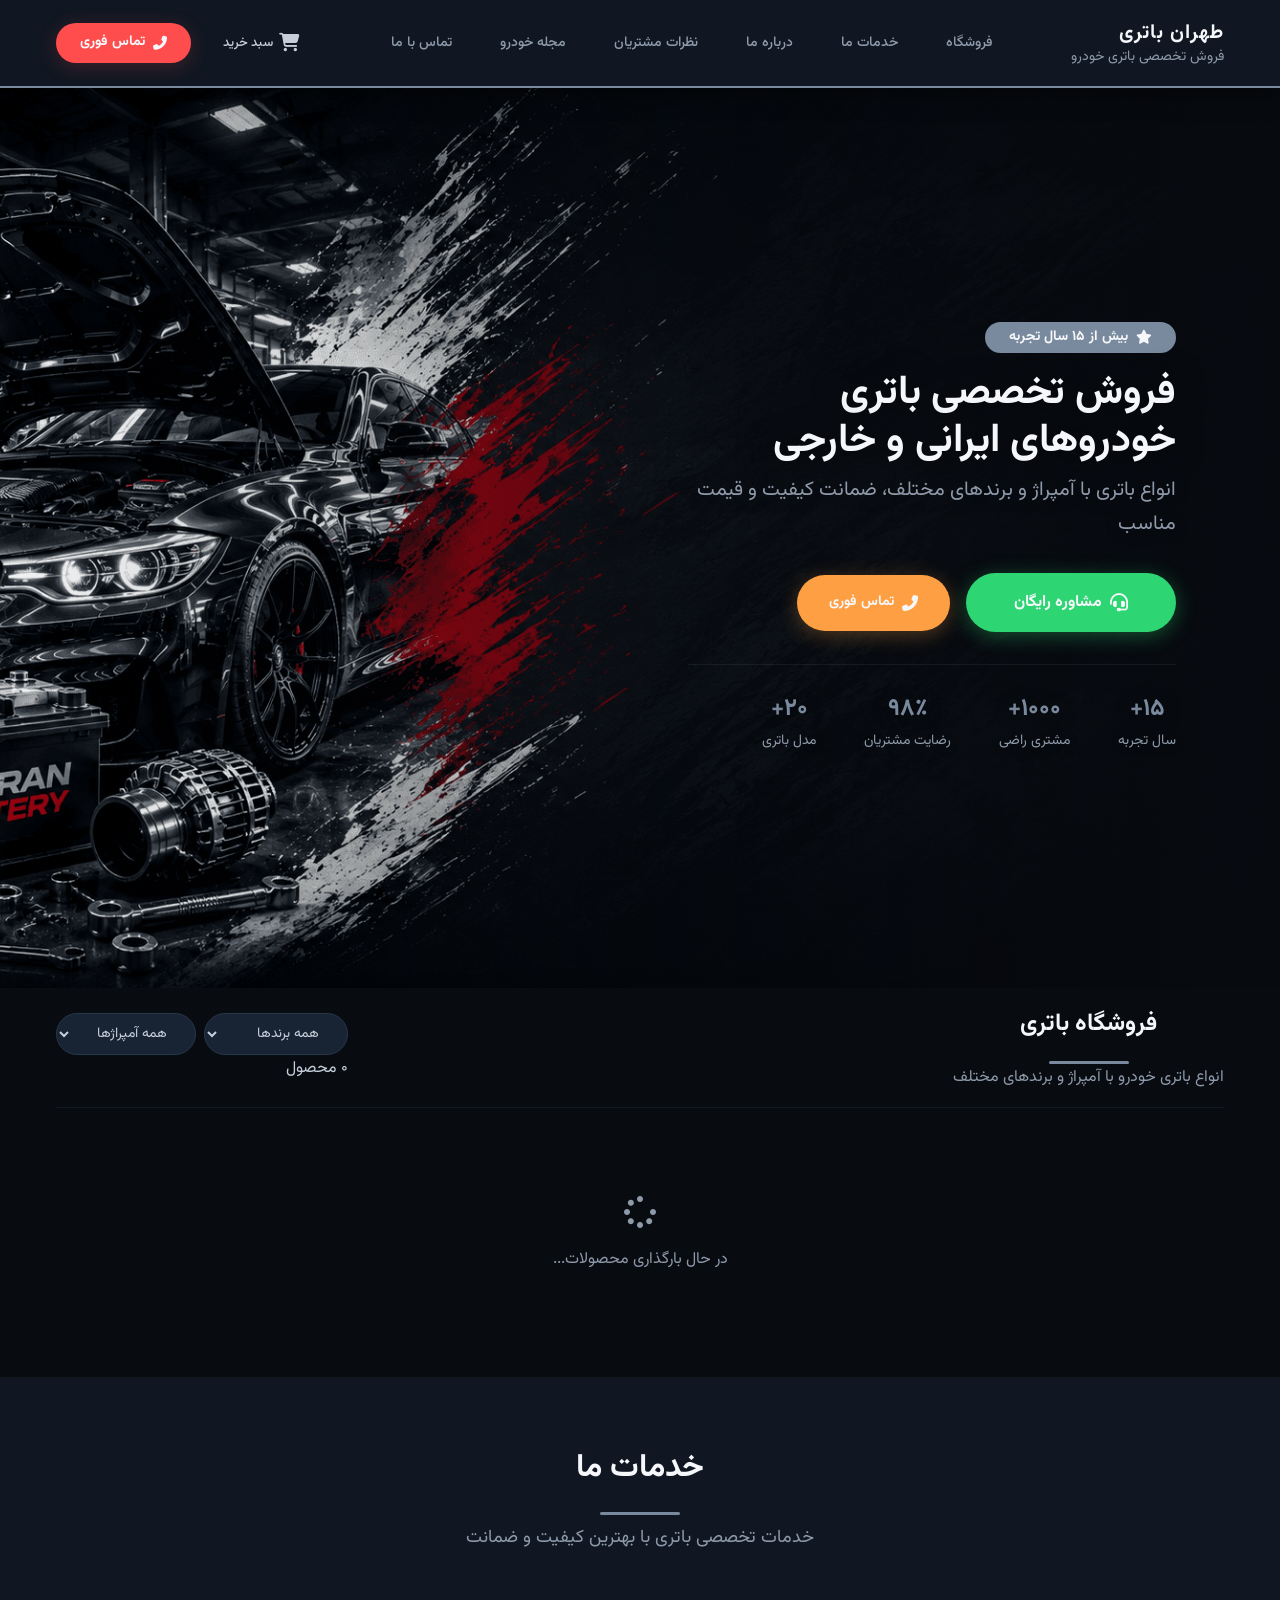
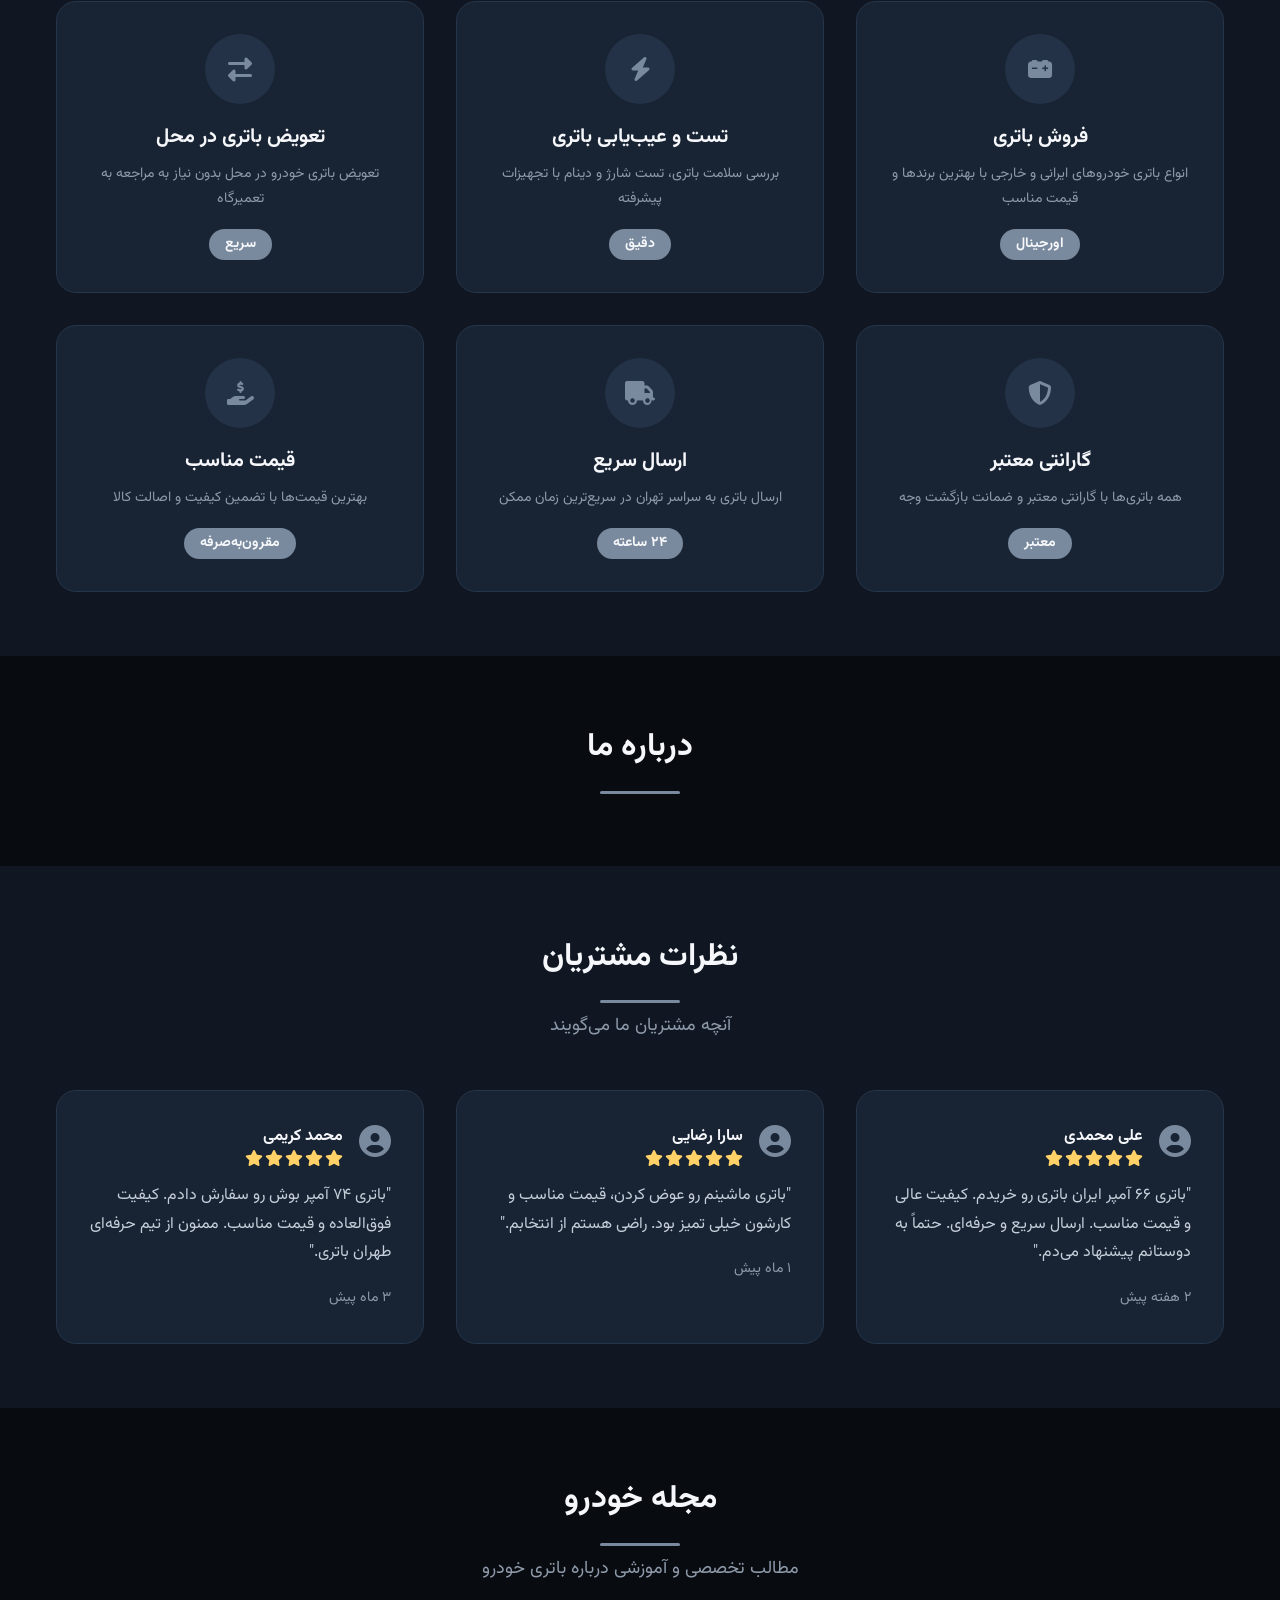
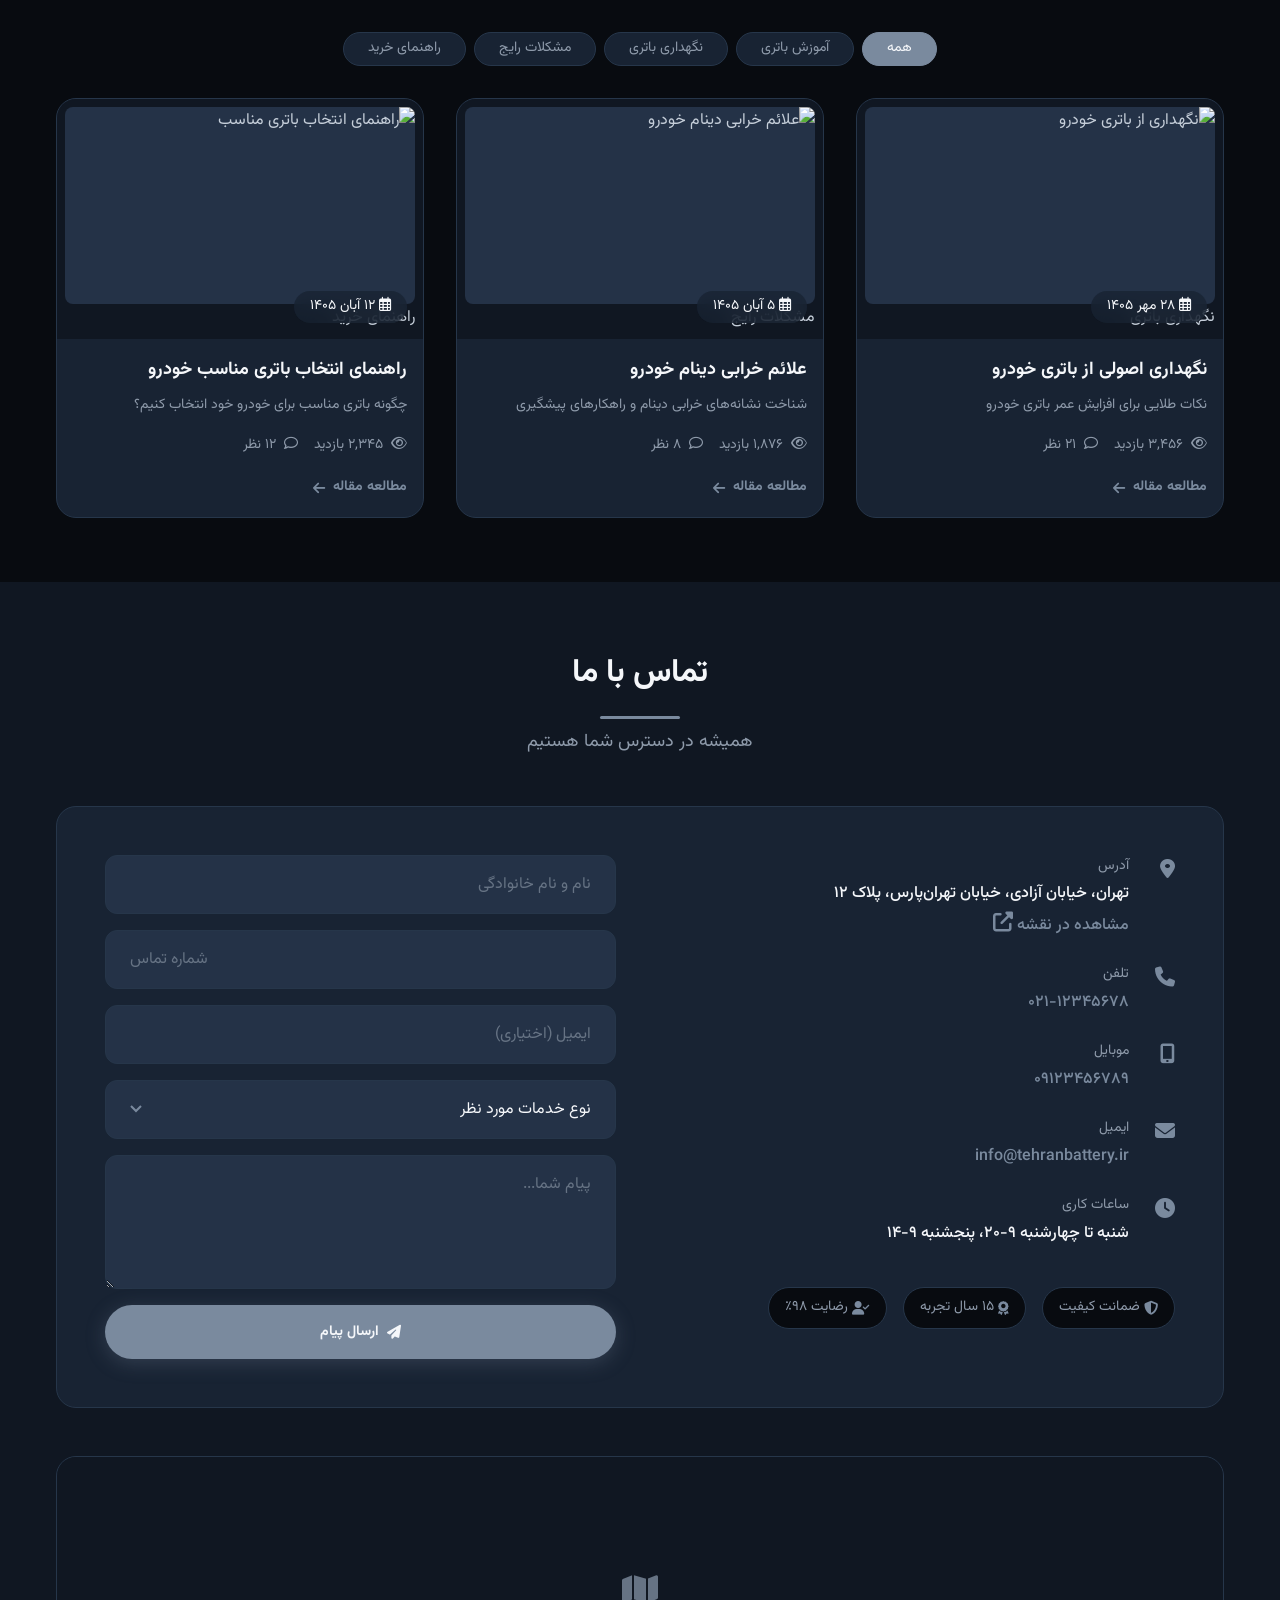
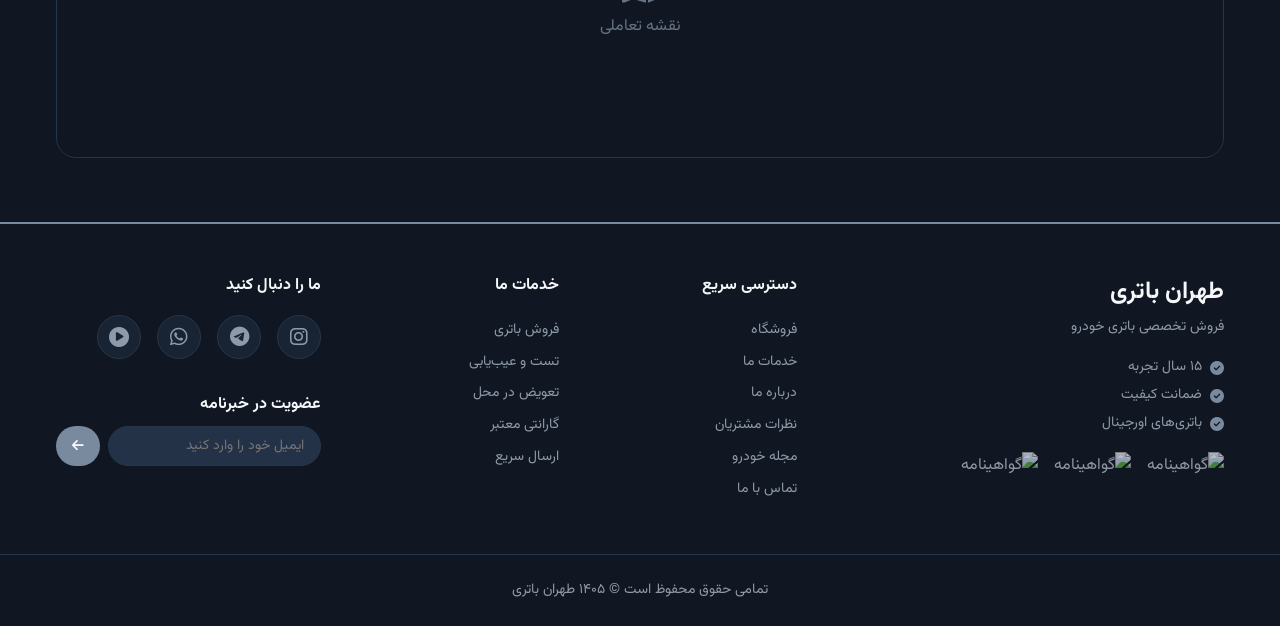
==== index.html @ 31af683a "Update index.html" ====
<!DOCTYPE html>
<html lang="fa" dir="rtl">
<head>
    <meta charset="UTF-8">
    <meta name="viewport" content="width=device-width, initial-scale=1.0, maximum-scale=1.0, user-scalable=yes">
    
    <!-- ===== SEO Meta Tags ===== -->
    <title>طهران باتری | فروش تخصصی باتری خودرو</title>
    <meta name="description" content="فروش تخصصی باتری خودروهای ایرانی و خارجی، انواع باتری با آمپراژ و برندهای مختلف، ضمانت کیفیت و قیمت مناسب">
    <meta name="keywords" content="باتری خودرو, فروش باتری, باتری ماشین, باتری ایرانی, باتری خارجی, آمپراژ باتری">
    
    <!-- ===== Open Graph ===== -->
    <meta property="og:title" content="طهران باتری | فروش تخصصی باتری خودرو">
    <meta property="og:description" content="فروش تخصصی باتری خودروهای ایرانی و خارجی با بهترین کیفیت">
    <meta property="og:type" content="website">
    <meta property="og:url" content="https://tehranbattery.vercel.app">
    
    <!-- ===== هدرهای امنیتی ===== -->
    <meta name="robots" content="index, follow">
    <meta http-equiv="Content-Security-Policy" 
          content="default-src 'self'; 
                   script-src 'self' 'unsafe-inline' https://cdnjs.cloudflare.com https://cdn.jsdelivr.net; 
                   style-src 'self' 'unsafe-inline' https://cdnjs.cloudflare.com; 
                   font-src 'self' https://cdnjs.cloudflare.com; 
                   img-src 'self' data:; 
                   frame-src https://www.google.com; 
                   connect-src 'self';">
    <meta http-equiv="X-Frame-Options" content="DENY">
    <meta http-equiv="X-Content-Type-Options" content="nosniff">
    <meta name="referrer" content="strict-origin-when-cross-origin">

    <!-- ===== فونت و استایل ===== -->
    <link rel="stylesheet" href="css/style.css?v=4.2">
    <link rel="stylesheet" 
          href="https://cdnjs.cloudflare.com/ajax/libs/font-awesome/6.4.2/css/all.min.css" 
          integrity="sha512-z3gLpd7yknf1YoNbCzqRKc4qyor8gaKU1qmn+CShxbuBusANI9QpRohGBreCFkKxLhei6S9CQXFEbbKuqLg0DA==" 
          crossorigin="anonymous" 
          referrerpolicy="no-referrer">

    <!-- ===== JSON-LD ===== -->
    <script type="application/ld+json">
    {
        "@context": "https://schema.org",
        "@type": "LocalBusiness",
        "name": "طهران باتری",
        "description": "فروش تخصصی باتری خودروهای ایرانی و خارجی",
        "address": {
            "@type": "PostalAddress",
            "streetAddress": "تهران، خیابان آزادی، خیابان تهران‌پارس، پلاک ۱۲",
            "addressLocality": "تهران",
            "addressCountry": "IR"
        },
        "telephone": "+982112345678",
        "email": "info@tehranbattery.ir",
        "openingHours": "Sa-Th 09:00-20:00, Fr 09:00-14:00",
        "priceRange": "$$"
    }
    </script>

    <style>
        /* ===== استایل اختصاصی سبد خرید در هدر ===== */
        .header-cart {
            position: relative;
            display: flex;
            align-items: center;
            margin-left: 12px;
        }

        .cart-link {
            display: flex;
            align-items: center;
            gap: 6px;
            color: var(--text-secondary);
            font-size: 18px;
            padding: 8px 12px;
            border-radius: var(--radius-full);
            transition: var(--transition-normal);
            position: relative;
            text-decoration: none;
        }

        .cart-link:hover {
            color: var(--text-primary);
            background: var(--bg-card);
        }

        .cart-link .cart-label {
            font-size: 13px;
            font-weight: 500;
        }

        .cart-badge {
            position: absolute;
            top: -6px;
            right: -6px;
            background: var(--danger);
            color: var(--text-primary);
            font-size: 11px;
            font-weight: 700;
            width: 20px;
            height: 20px;
            border-radius: 50%;
            display: none;
            align-items: center;
            justify-content: center;
            border: 2px solid var(--bg-secondary);
        }

        .cart-badge.show {
            display: flex;
        }

        /* ===== استایل نوتیفیکیشن سبد خرید ===== */
        .cart-notification {
            position: fixed;
            bottom: 20px;
            right: 20px;
            background: var(--bg-card);
            color: var(--text-primary);
            padding: 12px 20px;
            border-radius: var(--radius-md);
            border: 1px solid var(--primary);
            box-shadow: var(--shadow-lg);
            z-index: 9999;
            font-family: var(--font-family);
            animation: slideUp 0.3s ease;
            max-width: 90%;
        }

        @keyframes slideUp {
            from {
                opacity: 0;
                transform: translateY(20px);
            }
            to {
                opacity: 1;
                transform: translateY(0);
            }
        }

        /* ===== استایل دکمه افزودن به سبد خرید ===== */
        .btn-order {
            display: inline-flex;
            align-items: center;
            justify-content: center;
            gap: var(--spacing-sm);
            width: 100%;
            padding: var(--spacing-sm) var(--spacing-md);
            background: var(--primary);
            color: var(--text-primary);
            border: none;
            border-radius: var(--radius-md);
            font-weight: 700;
            font-size: var(--font-size-sm);
            cursor: pointer;
            transition: var(--transition-normal);
            font-family: var(--font-family);
        }

        .btn-order:hover {
            background: #2ED573 !important;
            transform: translateY(-2px);
            box-shadow: 0 4px 20px rgba(46, 213, 115, 0.3);
        }

        .btn-order:active {
            transform: translateY(0);
        }

        /* ===== استایل فیلترهای فروشگاه ===== */
        .shop-filters {
            display: flex;
            gap: var(--spacing-sm);
            flex-wrap: wrap;
        }

        .filter-select {
            padding: var(--spacing-sm) var(--spacing-lg);
            background: var(--bg-card);
            border: 1px solid var(--border-color);
            border-radius: var(--radius-full);
            color: var(--text-secondary);
            font-size: var(--font-size-sm);
            cursor: pointer;
            transition: var(--transition-normal);
            font-family: var(--font-family);
            min-width: 140px;
        }

        .filter-select:focus {
            outline: none;
            border-color: var(--primary);
        }

        /* ===== ریسپانسیو ===== */
        @media (max-width: 768px) {
            .header-cart {
                margin-left: 4px;
            }
            .cart-link .cart-label {
                display: none;
            }
            .cart-link {
                padding: 6px 10px;
                font-size: 16px;
            }
            .cart-badge {
                width: 18px;
                height: 18px;
                font-size: 10px;
                top: -4px;
                right: -4px;
            }
            .shop-filters {
                width: 100%;
                flex-direction: column;
            }
            .filter-select {
                width: 100%;
            }
        }
    </style>
</head>
<body>
    <!-- ===== HEADER ===== -->
    <header>
        <div class="container header-flex">
            <div class="logo">
                <h1>طهران باتری</h1>
                <span class="logo-tagline">فروش تخصصی باتری خودرو</span>
            </div>
            <nav>
                <ul class="nav-menu">
                    <li><a href="#shop">فروشگاه</a></li>
                    <li><a href="#services">خدمات ما</a></li>
                    <li><a href="#about">درباره ما</a></li>
                    <li><a href="#testimonials">نظرات مشتریان</a></li>
                    <li><a href="#blog">مجله خودرو</a></li>
                    <li><a href="#contact">تماس با ما</a></li>
                </ul>
                <div class="hamburger" id="hamburger">
                    <span></span><span></span><span></span>
                </div>
            </nav>
            <div class="header-actions" style="display: flex; align-items: center; gap: 8px;">
                <!-- ===== سبد خرید ===== -->
                <div class="header-cart">
                    <a href="checkout.html" class="cart-link" title="مشاهده سبد خرید">
                        <i class="fas fa-shopping-cart"></i>
                        <span class="cart-label">سبد خرید</span>
                        <span class="cart-badge" id="cartBadge">۰</span>
                    </a>
                </div>
                <!-- ===== تماس فوری ===== -->
                <div class="header-emergency">
                    <a href="tel:02112345678" class="emergency-btn">
                        <i class="fas fa-phone-alt"></i>
                        <span>تماس فوری</span>
                    </a>
                </div>
            </div>
        </div>
    </header>

    <main>
        <!-- ===== HERO SECTION ===== -->
<section class="hero" id="hero">
    <div class="hero-overlay"></div>
    <div class="container hero-grid">
        <div class="hero-text">
            <div class="hero-badge">
                <i class="fas fa-star"></i>
                <span>بیش از ۱۵ سال تجربه</span>
            </div>
            <h1>فروش تخصصی باتری خودروهای ایرانی و خارجی</h1>
            <p class="subtitle">انواع باتری با آمپراژ و برندهای مختلف، ضمانت کیفیت و قیمت مناسب</p>
            <div class="hero-cta">
                <!-- ✅ دکمه اصلی - مشاوره رایگان (سبز) -->
                <a href="#contact" class="btn-primary btn-consulting">
                    <i class="fas fa-headset"></i>
                    مشاوره رایگان
                </a>
                <!-- ✅ دکمه ثانویه - تماس فوری (طلایی) -->
                <a href="tel:02112345678" class="btn-gold btn-emergency">
                    <i class="fas fa-phone-alt"></i>
                    تماس فوری
                </a>
            </div>
            <div class="hero-stats">
                <div class="stat-item">
                    <span class="stat-number">۱۵+</span>
                    <span class="stat-label">سال تجربه</span>
                </div>
                <div class="stat-item">
                    <span class="stat-number">۱۰۰۰+</span>
                    <span class="stat-label">مشتری راضی</span>
                </div>
                <div class="stat-item">
                    <span class="stat-number">۹۸٪</span>
                    <span class="stat-label">رضایت مشتریان</span>
                </div>
                <div class="stat-item">
                    <span class="stat-number">۲۰+</span>
                    <span class="stat-label">مدل باتری</span>
                </div>
            </div>
        </div>
    </div>
</section>

       <!-- ===== SHOP ===== -->
<section id="shop" class="section" style="padding-top: 0;">
    <div class="container">
        <div class="shop-header" id="shopHeader">
            <div>
                <h2 class="section-title">فروشگاه باتری</h2>
                <p class="section-subtitle">انواع باتری خودرو با آمپراژ و برندهای مختلف</p>
            </div>
            <div class="shop-filters-wrapper">
                <div class="shop-filters">
                    <select class="filter-select" id="filterBrand">
                        <option value="all">همه برندها</option>
                        <option value="ایران باتری">ایران باتری</option>
                        <option value="سپاهان باتری">سپاهان باتری</option>
                        <option value="بوش">بوش</option>
                        <option value="دنسو">دنسو</option>
                    </select>
                    <select class="filter-select" id="filterAmp">
                        <option value="all">همه آمپراژها</option>
                        <option value="44">۴۴ آمپر</option>
                        <option value="50">۵۰ آمپر</option>
                        <option value="55">۵۵ آمپر</option>
                        <option value="60">۶۰ آمپر</option>
                        <option value="66">۶۶ آمپر</option>
                        <option value="74">۷۴ آمپر</option>
                        <option value="80">۸۰ آمپر</option>
                        <option value="100">۱۰۰ آمپر</option>
                    </select>
                </div>
                <div class="filter-results" id="filterResults">
                    <span id="productCount">۰</span> محصول
                </div>
            </div>
        </div>
        <div class="shop-grid" id="productGrid">
            <!-- محصولات توسط JavaScript بارگذاری می‌شوند -->
            <div style="grid-column: 1/-1; text-align: center; padding: 40px 20px; color: var(--text-muted);">
                <i class="fas fa-spinner fa-spin" style="font-size: 32px;"></i>
                <p style="margin-top: 12px;">در حال بارگذاری محصولات...</p>
            </div>
        </div>
    </div>
</section>
        <!-- ===== SERVICES ===== -->
        <section id="services" class="section alt-bg">
            <div class="container">
                <h2 class="section-title">خدمات ما</h2>
                <p class="section-subtitle">خدمات تخصصی باتری با بهترین کیفیت و ضمانت</p>
                <div class="grid-3">
                    <div class="card">
                        <div class="card-icon">
                            <i class="fas fa-car-battery"></i>
                        </div>
                        <h3>فروش باتری</h3>
                        <p>انواع باتری خودروهای ایرانی و خارجی با بهترین برندها و قیمت مناسب</p>
                        <div class="card-badge">اورجینال</div>
                    </div>
                    <div class="card">
                        <div class="card-icon">
                            <i class="fas fa-bolt"></i>
                        </div>
                        <h3>تست و عیب‌یابی باتری</h3>
                        <p>بررسی سلامت باتری، تست شارژ و دینام با تجهیزات پیشرفته</p>
                        <div class="card-badge">دقیق</div>
                    </div>
                    <div class="card">
                        <div class="card-icon">
                            <i class="fas fa-exchange-alt"></i>
                        </div>
                        <h3>تعویض باتری در محل</h3>
                        <p>تعویض باتری خودرو در محل بدون نیاز به مراجعه به تعمیرگاه</p>
                        <div class="card-badge">سریع</div>
                    </div>
                    <div class="card">
                        <div class="card-icon">
                            <i class="fas fa-shield-alt"></i>
                        </div>
                        <h3>گارانتی معتبر</h3>
                        <p>همه باتری‌ها با گارانتی معتبر و ضمانت بازگشت وجه</p>
                        <div class="card-badge">معتبر</div>
                    </div>
                    <div class="card">
                        <div class="card-icon">
                            <i class="fas fa-truck"></i>
                        </div>
                        <h3>ارسال سریع</h3>
                        <p>ارسال باتری به سراسر تهران در سریع‌ترین زمان ممکن</p>
                        <div class="card-badge">۲۴ ساعته</div>
                    </div>
                    <div class="card">
                        <div class="card-icon">
                            <i class="fas fa-hand-holding-usd"></i>
                        </div>
                        <h3>قیمت مناسب</h3>
                        <p>بهترین قیمت‌ها با تضمین کیفیت و اصالت کالا</p>
                        <div class="card-badge">مقرون‌به‌صرفه</div>
                    </div>
                </div>
            </div>
        </section>

        <!-- ===== ABOUT ===== -->
<section id="about" class="section">
    <div class="container">
        <div class="about-content">
            <h2 class="section-title">درباره ما</h2>
            <!-- ... -->
        </div>
    </div>
</section>

        <!-- ===== TESTIMONIALS ===== -->
        <section id="testimonials" class="section alt-bg">
            <div class="container">
                <h2 class="section-title">نظرات مشتریان</h2>
                <p class="section-subtitle">آنچه مشتریان ما می‌گویند</p>
                <div class="testimonials-grid">
                    <div class="testimonial-card">
                        <div class="testimonial-header">
                            <div class="testimonial-avatar">
                                <i class="fas fa-user-circle"></i>
                            </div>
                            <div class="testimonial-info">
                                <h4>علی محمدی</h4>
                                <div class="testimonial-rating">
                                    <i class="fas fa-star"></i>
                                    <i class="fas fa-star"></i>
                                    <i class="fas fa-star"></i>
                                    <i class="fas fa-star"></i>
                                    <i class="fas fa-star"></i>
                                </div>
                            </div>
                        </div>
                        <p class="testimonial-text">"باتری ۶۶ آمپر ایران باتری رو خریدم. کیفیت عالی و قیمت مناسب. ارسال سریع و حرفه‌ای. حتماً به دوستانم پیشنهاد می‌دم."</p>
                        <span class="testimonial-date">۲ هفته پیش</span>
                    </div>
                    <div class="testimonial-card">
                        <div class="testimonial-header">
                            <div class="testimonial-avatar">
                                <i class="fas fa-user-circle"></i>
                            </div>
                            <div class="testimonial-info">
                                <h4>سارا رضایی</h4>
                                <div class="testimonial-rating">
                                    <i class="fas fa-star"></i>
                                    <i class="fas fa-star"></i>
                                    <i class="fas fa-star"></i>
                                    <i class="fas fa-star"></i>
                                    <i class="fas fa-star"></i>
                                </div>
                            </div>
                        </div>
                        <p class="testimonial-text">"باتری ماشینم رو عوض کردن، قیمت مناسب و کارشون خیلی تمیز بود. راضی هستم از انتخابم."</p>
                        <span class="testimonial-date">۱ ماه پیش</span>
                    </div>
                    <div class="testimonial-card">
                        <div class="testimonial-header">
                            <div class="testimonial-avatar">
                                <i class="fas fa-user-circle"></i>
                            </div>
                            <div class="testimonial-info">
                                <h4>محمد کریمی</h4>
                                <div class="testimonial-rating">
                                    <i class="fas fa-star"></i>
                                    <i class="fas fa-star"></i>
                                    <i class="fas fa-star"></i>
                                    <i class="fas fa-star"></i>
                                    <i class="fas fa-star"></i>
                                </div>
                            </div>
                        </div>
                        <p class="testimonial-text">"باتری ۷۴ آمپر بوش رو سفارش دادم. کیفیت فوق‌العاده و قیمت مناسب. ممنون از تیم حرفه‌ای طهران باتری."</p>
                        <span class="testimonial-date">۳ ماه پیش</span>
                    </div>
                </div>
            </div>
        </section>

        <!-- ===== BLOG ===== -->
        <section id="blog" class="section">
            <div class="container">
                <h2 class="section-title">مجله خودرو</h2>
                <p class="section-subtitle">مطالب تخصصی و آموزشی درباره باتری خودرو</p>
                
                <div class="blog-categories">
                    <span class="category-tag active">همه</span>
                    <span class="category-tag">آموزش باتری</span>
                    <span class="category-tag">نگهداری باتری</span>
                    <span class="category-tag">مشکلات رایج</span>
                    <span class="category-tag">راهنمای خرید</span>
                </div>
                
                <div class="blog-grid">
                    <article class="blog-card">
                        <div class="blog-image">
                            <img src="assets/images/blog3.jpg" alt="نگهداری از باتری خودرو" data-fallback="باتری">
                            <span class="blog-category">نگهداری باتری</span>
                            <span class="blog-date"><i class="far fa-calendar-alt"></i> ۲۸ مهر ۱۴۰۵</span>
                        </div>
                        <div class="blog-content">
                            <h3>نگهداری اصولی از باتری خودرو</h3>
                            <p>نکات طلایی برای افزایش عمر باتری خودرو</p>
                            <div class="blog-meta">
                                <span><i class="far fa-eye"></i> ۳,۴۵۶ بازدید</span>
                                <span><i class="far fa-comment"></i> ۲۱ نظر</span>
                            </div>
                            <a href="#" class="blog-link">مطالعه مقاله <i class="fas fa-arrow-left"></i></a>
                        </div>
                    </article>
                    <article class="blog-card">
                        <div class="blog-image">
                            <img src="assets/images/blog2.jpg" alt="علائم خرابی دینام خودرو" data-fallback="دینام">
                            <span class="blog-category">مشکلات رایج</span>
                            <span class="blog-date"><i class="far fa-calendar-alt"></i> ۵ آبان ۱۴۰۵</span>
                        </div>
                        <div class="blog-content">
                            <h3>علائم خرابی دینام خودرو</h3>
                            <p>شناخت نشانه‌های خرابی دینام و راهکارهای پیشگیری</p>
                            <div class="blog-meta">
                                <span><i class="far fa-eye"></i> ۱,۸۷۶ بازدید</span>
                                <span><i class="far fa-comment"></i> ۸ نظر</span>
                            </div>
                            <a href="#" class="blog-link">مطالعه مقاله <i class="fas fa-arrow-left"></i></a>
                        </div>
                    </article>
                    <article class="blog-card">
                        <div class="blog-image">
                            <img src="assets/images/blog1.jpg" alt="راهنمای انتخاب باتری مناسب" data-fallback="راهنما">
                            <span class="blog-category">راهنمای خرید</span>
                            <span class="blog-date"><i class="far fa-calendar-alt"></i> ۱۲ آبان ۱۴۰۵</span>
                        </div>
                        <div class="blog-content">
                            <h3>راهنمای انتخاب باتری مناسب خودرو</h3>
                            <p>چگونه باتری مناسب برای خودرو خود انتخاب کنیم؟</p>
                            <div class="blog-meta">
                                <span><i class="far fa-eye"></i> ۲,۳۴۵ بازدید</span>
                                <span><i class="far fa-comment"></i> ۱۲ نظر</span>
                            </div>
                            <a href="#" class="blog-link">مطالعه مقاله <i class="fas fa-arrow-left"></i></a>
                        </div>
                    </article>
                </div>
            </div>
        </section>

        <!-- ===== CONTACT ===== -->
        <section id="contact" class="section alt-bg">
            <div class="container">
                <h2 class="section-title">تماس با ما</h2>
                <p class="section-subtitle">همیشه در دسترس شما هستیم</p>
                <div class="contact-wrapper">
                    <div class="contact-grid">
                        <div class="contact-info">
                            <div class="contact-item">
                                <i class="fas fa-map-marker-alt"></i>
                                <div>
                                    <h4>آدرس</h4>
                                    <p>تهران، خیابان آزادی، خیابان تهران‌پارس، پلاک ۱۲</p>
                                    <a href="https://maps.google.com" target="_blank" class="contact-link">مشاهده در نقشه <i class="fas fa-external-link-alt"></i></a>
                                </div>
                            </div>
                            <div class="contact-item">
                                <i class="fas fa-phone"></i>
                                <div>
                                    <h4>تلفن</h4>
                                    <a href="tel:02112345678" class="contact-link">۰۲۱-۱۲۳۴۵۶۷۸</a>
                                </div>
                            </div>
                            <div class="contact-item">
                                <i class="fas fa-mobile-alt"></i>
                                <div>
                                    <h4>موبایل</h4>
                                    <a href="tel:09123456789" class="contact-link">۰۹۱۲۳۴۵۶۷۸۹</a>
                                </div>
                            </div>
                            <div class="contact-item">
                                <i class="fas fa-envelope"></i>
                                <div>
                                    <h4>ایمیل</h4>
                                    <a href="mailto:info@tehranbattery.ir" class="contact-link">info@tehranbattery.ir</a>
                                </div>
                            </div>
                            <div class="contact-item">
                                <i class="fas fa-clock"></i>
                                <div>
                                    <h4>ساعات کاری</h4>
                                    <p>شنبه تا چهارشنبه ۹-۲۰، پنجشنبه ۹-۱۴</p>
                                </div>
                            </div>
                            <div class="contact-trust">
                                <div class="trust-badge">
                                    <i class="fas fa-shield-alt"></i>
                                    <span>ضمانت کیفیت</span>
                                </div>
                                <div class="trust-badge">
                                    <i class="fas fa-award"></i>
                                    <span>۱۵ سال تجربه</span>
                                </div>
                                <div class="trust-badge">
                                    <i class="fas fa-user-check"></i>
                                    <span>رضایت ۹۸٪</span>
                                </div>
                            </div>
                        </div>
                        <form id="contactForm" class="contact-form">
                            <input type="text" placeholder="نام و نام خانوادگی" required>
                            <input type="tel" placeholder="شماره تماس" required>
                            <input type="email" placeholder="ایمیل (اختیاری)">
                            <select required>
                                <option value="">نوع خدمات مورد نظر</option>
                                <option value="خرید باتری">خرید باتری</option>
                                <option value="مشاوره">مشاوره رایگان</option>
                                <option value="تعویض">تعویض باتری در محل</option>
                                <option value="عیب‌یابی">عیب‌یابی باتری</option>
                            </select>
                            <textarea rows="4" placeholder="پیام شما..." required></textarea>
                            <button type="submit" class="btn-primary">
                                <i class="fas fa-paper-plane"></i>
                                ارسال پیام
                            </button>
                        </form>
                    </div>
                    
                    <div class="map-container">
                        <div class="map-placeholder">
                            <i class="fas fa-map"></i>
                            <p>نقشه تعاملی</p>
                            <iframe 
                                src="https://www.google.com/maps/embed?pb=!1m18!1m12!1m3!1d2592.123456!2d51.123456!3d35.123456!2m3!1f0!2f0!3f0!3m2!1i1024!2i768!4f13.1!3m3!1m2!1s0x0%3A0x0!2zMzXCsDA3JzI0LjQiTiA1McKwMDcnMjQuNCJF!5e0!3m2!1sen!2sir!4v1234567890" 
                                width="100%" 
                                height="300" 
                                style="border:0;" 
                                allowfullscreen="" 
                                loading="lazy" 
                                referrerpolicy="no-referrer-when-downgrade"
                                title="موقعیت طهران باتری روی نقشه">
                            </iframe>
                        </div>
                    </div>
                </div>
            </div>
        </section>
    </main>

    <!-- ===== FOOTER ===== -->
    <footer>
        <div class="container footer-flex">
            <div class="footer-logo">
                <h2>طهران باتری</h2>
                <p>فروش تخصصی باتری خودرو</p>
                <div class="footer-trust">
                    <span><i class="fas fa-check-circle"></i> ۱۵ سال تجربه</span>
                    <span><i class="fas fa-check-circle"></i> ضمانت کیفیت</span>
                    <span><i class="fas fa-check-circle"></i> باتری‌های اورجینال</span>
                </div>
                <div class="footer-certificates">
                    <img src="assets/images/cert1.png" alt="گواهینامه" class="cert-img" data-fallback="گواهی">
                    <img src="assets/images/cert2.png" alt="گواهینامه" class="cert-img" data-fallback="گواهی">
                    <img src="assets/images/cert3.png" alt="گواهینامه" class="cert-img" data-fallback="گواهی">
                </div>
            </div>
            <div class="footer-links">
                <h4>دسترسی سریع</h4>
                <a href="#shop">فروشگاه</a>
                <a href="#services">خدمات ما</a>
                <a href="#about">درباره ما</a>
                <a href="#testimonials">نظرات مشتریان</a>
                <a href="#blog">مجله خودرو</a>
                <a href="#contact">تماس با ما</a>
            </div>
            <div class="footer-links">
                <h4>خدمات ما</h4>
                <a href="#services">فروش باتری</a>
                <a href="#services">تست و عیب‌یابی</a>
                <a href="#services">تعویض در محل</a>
                <a href="#services">گارانتی معتبر</a>
                <a href="#services">ارسال سریع</a>
            </div>
            <div class="footer-social">
                <h4>ما را دنبال کنید</h4>
                <div class="social-icons">
                    <a href="https://instagram.com/tehranbattery" target="_blank" aria-label="اینستاگرام"><i class="fab fa-instagram"></i></a>
                    <a href="https://t.me/tehranbattery" target="_blank" aria-label="تلگرام"><i class="fab fa-telegram"></i></a>
                    <a href="https://wa.me/989123456789" target="_blank" aria-label="واتس‌اپ"><i class="fab fa-whatsapp"></i></a>
                    <a href="https://aparat.com/tehranbattery" target="_blank" aria-label="آپارات"><i class="fas fa-play-circle"></i></a>
                </div>
                <div class="footer-newsletter">
                    <h4>عضویت در خبرنامه</h4>
                    <form id="newsletterForm" class="newsletter-form">
                        <input type="email" placeholder="ایمیل خود را وارد کنید" required>
                        <button type="submit"><i class="fas fa-arrow-left"></i></button>
                    </form>
                </div>
            </div>
        </div>
        <button class="back-to-top" id="backToTop" aria-label="بازگشت به بالا">
            <i class="fas fa-chevron-up"></i>
        </button>
        <div class="footer-bottom">
            <p>تمامی حقوق محفوظ است &copy; ۱۴۰۵ طهران باتری</p>
        </div>
    </footer>

    <!-- ============================================ -->
    <!-- ===== اسکریپت‌های اصلی ===== -->
    <!-- ============================================ -->
    
    <!-- ===== ۱. اسکریپت قبلی ===== -->
    <script src="js/main.js?v=4.2"></script>
    
    <!-- ===== ۲. سیستم جدید طهران باتری ===== -->
    <!-- تنظیمات مرکزی -->
    <script src="js/core/config.js"></script>
    
    <!-- سیستم رویدادها -->
    <script src="js/core/event-bus.js"></script>
    
    <!-- دیتابیس شبیه‌سازی -->
    <script src="js/providers/mock-database.js"></script>
    
    <!-- رابط پرداخت -->
    <script src="js/core/payment-interface.js"></script>
    
    <!-- پرداخت شبیه‌سازی -->
    <script src="js/providers/mock-payment.js"></script>
    
    <!-- مدیریت سفارشات -->
    <script src="js/business/order-manager.js"></script>
    
    <!-- راه‌اندازی سیستم -->
    <script src="js/bootstrap.js"></script>
    
    <!-- ===== ۳. سیستم سبد خرید و همگام‌سازی ===== -->
    <script src="js/ui/cart-ui.js"></script>
    <script src="js/ui/admin-sync.js"></script>
    
    <!-- ===== ۴. فیلترهای فروشگاه ===== -->
    <script>
        document.addEventListener('DOMContentLoaded', function() {
            const filterBrand = document.getElementById('filterBrand');
            const filterAmp = document.getElementById('filterAmp');
            const products = document.querySelectorAll('.product-card');
            
            function filterProducts() {
                const brand = filterBrand.value;
                const amp = filterAmp.value;
                
                products.forEach(product => {
                    const productBrand = product.dataset.brand;
                    const productAmp = product.dataset.amp;
                    
                    let show = true;
                    
                    if (brand !== 'all' && productBrand !== brand) {
                        show = false;
                    }
                    
                    if (amp !== 'all' && productAmp !== amp) {
                        show = false;
                    }
                    
                    product.style.display = show ? 'block' : 'none';
                });
            }
            
            filterBrand.addEventListener('change', filterProducts);
            filterAmp.addEventListener('change', filterProducts);
        });
    </script>
    
</body>
</html>
---- css/style.css ----
/* ===== CSS VARIABLES - پالت رنگی به‌روز شده ===== */
:root {
    /* ===== پالت رنگی اصلی پروژه ===== */
    
    /* 1. Background Colors - Dark Graphite / Navy */
    --bg-primary: #080B10;
    --bg-secondary: #101722;
    --bg-card: #182333;
    --bg-input: #243247;
    --bg-glass: rgba(24, 35, 51, 0.72);
    
    /* 2. Primary / Brand Colors - Dark Silver / Graphite */
    --primary: #7A8A9E;
    --primary-light: #8E9EAF;
    --primary-dark: #5A6A7E;
    --primary-glow: rgba(122, 138, 158, 0.28);
    
    /* 3. Secondary Accent - Darker Gray (فقط به‌عنوان accent ثانویه) */
    --accent: #6B7B8F;
    --accent-light: #8A9AAC;
    --accent-dark: #4A5A6E;
    --accent-glow: rgba(107, 123, 143, 0.22);
    
    /* 4. Text Colors - Cool Gray */
    --text-primary: #F5F7FA;
    --text-secondary: #C5CED9;
    --text-muted: #8E9AAA;
    --text-dark: #667384;
    
    /* 5. Border Colors */
    --border-color: #26364A;
    --border-light: #33465E;
    --border-primary: rgba(122, 138, 158, 0.45);
    --border-accent: rgba(107, 123, 143, 0.35);
    
    /* 6. Status / Emergency - فقط برای خطا و هشدار */
    --danger: #FF4D4D;
    --danger-light: #FF6B6B;
    --danger-glow: rgba(255, 77, 77, 0.20);
    
    /* ===== رنگ‌های باقی‌مانده از سیستم قبلی (با محدودیت) ===== */
    /* فقط برای Rating Stars */
    --rating-star: #FFD166;
    --rating-star-empty: #33465E;
    
    /* ===== تایپوگرافی ===== */
    --font-family: 'Vazirmatn', Tahoma, Arial, sans-serif;
    --font-size-base: 16px;
    --font-size-sm: 0.875rem;
    --font-size-lg: 1.125rem;
    --font-size-xl: 1.25rem;
    --font-size-2xl: 1.5rem;
    --font-size-3xl: 2rem;
    --font-size-4xl: 2.5rem;
    
    /* ===== فاصله‌ها ===== */
    --spacing-xs: 0.25rem;
    --spacing-sm: 0.5rem;
    --spacing-md: 1rem;
    --spacing-lg: 1.5rem;
    --spacing-xl: 2rem;
    --spacing-2xl: 3rem;
    --spacing-3xl: 4rem;
    
    /* ===== Border Radius ===== */
    --radius-sm: 8px;
    --radius-md: 12px;
    --radius-lg: 20px;
    --radius-xl: 28px;
    --radius-full: 9999px;
    
    /* ===== Transitions ===== */
    --transition-fast: 0.15s ease;
    --transition-normal: 0.3s ease;
    --transition-slow: 0.5s ease;
    
    /* ===== Shadows - با ته‌رنگ طوسی تیره ===== */
    --shadow-sm: 0 2px 8px rgba(0, 0, 0, 0.4);
    --shadow-md: 0 4px 20px rgba(0, 0, 0, 0.5);
    --shadow-lg: 0 8px 40px rgba(0, 0, 0, 0.6);
    --shadow-xl: 0 12px 60px rgba(0, 0, 0, 0.7);
    --shadow-primary: 0 8px 40px var(--primary-glow);
    --shadow-accent: 0 8px 40px var(--accent-glow);
    --shadow-glow: 0 0 30px var(--primary-glow);
}

/* ===== FONTS LOCAL ===== */
@font-face {
    font-family: 'Vazirmatn';
    src: url('../assets/fonts/Vazirmatn-Light.woff2') format('woff2');
    font-weight: 300;
    font-style: normal;
    font-display: swap;
}

@font-face {
    font-family: 'Vazirmatn';
    src: url('../assets/fonts/Vazirmatn-Regular.woff2') format('woff2');
    font-weight: 400;
    font-style: normal;
    font-display: swap;
}

@font-face {
    font-family: 'Vazirmatn';
    src: url('../assets/fonts/Vazirmatn-Medium.woff2') format('woff2');
    font-weight: 500;
    font-style: normal;
    font-display: swap;
}

@font-face {
    font-family: 'Vazirmatn';
    src: url('../assets/fonts/Vazirmatn-Bold.woff2') format('woff2');
    font-weight: 700;
    font-style: normal;
    font-display: swap;
}

/* ===== RESET & BASE ===== */
* {
    margin: 0;
    padding: 0;
    box-sizing: border-box;
}

html {
    font-size: var(--font-size-base);
    scroll-behavior: smooth;
}

body {
    font-family: var(--font-family);
    background-color: var(--bg-primary);
    color: var(--text-secondary);
    line-height: 1.7;
    -webkit-font-smoothing: antialiased;
    -moz-osx-font-smoothing: grayscale;
}

button,
input,
textarea,
select {
    font-family: var(--font-family);
}

a {
    text-decoration: none;
    color: inherit;
    transition: var(--transition-normal);
}

ul {
    list-style: none;
}

img {
    max-width: 100%;
    height: auto;
    display: block;
}

.container {
    max-width: 1200px;
    margin: 0 auto;
    padding: 0 var(--spacing-md);
}

/* ===== SCROLLBAR ===== */
::-webkit-scrollbar {
    width: 8px;
    height: 8px;
}

::-webkit-scrollbar-track {
    background: var(--bg-primary);
}

::-webkit-scrollbar-thumb {
    background: var(--primary);
    border-radius: var(--radius-full);
}

::-webkit-scrollbar-thumb:hover {
    background: var(--primary-light);
}

/* ===== HEADER ===== */
header {
    background: var(--bg-secondary);
    border-bottom: 2px solid var(--primary);
    padding: var(--spacing-md) 0;
    position: sticky;
    top: 0;
    z-index: 1000;
    box-shadow: var(--shadow-md);
    backdrop-filter: blur(10px);
    -webkit-backdrop-filter: blur(10px);
}

.header-flex {
    display: flex;
    justify-content: space-between;
    align-items: center;
    flex-wrap: wrap;
    gap: var(--spacing-sm);
}

.logo h1 {
    font-size: var(--font-size-xl);
    font-weight: 700;
    color: var(--text-primary);
    letter-spacing: 1px;
}

.logo-tagline {
    display: block;
    font-size: var(--font-size-sm);
    color: var(--text-muted);
    margin-top: -4px;
}

nav {
    display: flex;
    align-items: center;
}

.nav-menu {
    display: flex;
    gap: var(--spacing-md);
    font-weight: 500;
}

.nav-menu a {
    padding: var(--spacing-sm) var(--spacing-md);
    border-radius: var(--radius-sm);
    transition: var(--transition-fast);
    font-size: var(--font-size-sm);
    position: relative;
    color: var(--text-muted);
}

.nav-menu a::after {
    content: '';
    position: absolute;
    bottom: 0;
    left: 50%;
    width: 0;
    height: 2px;
    background: var(--primary);
    transition: var(--transition-normal);
    transform: translateX(-50%);
}

.nav-menu a:hover::after,
.nav-menu a:focus::after {
    width: 70%;
}

.nav-menu a:hover,
.nav-menu a:focus {
    color: var(--text-primary);
}

.header-emergency {
    display: flex;
    align-items: center;
}

.emergency-btn {
    display: inline-flex;
    align-items: center;
    gap: var(--spacing-sm);
    padding: var(--spacing-sm) var(--spacing-lg);
    background: var(--danger);
    color: var(--text-primary);
    border-radius: var(--radius-full);
    font-weight: 700;
    font-size: var(--font-size-sm);
    transition: var(--transition-normal);
    box-shadow: 0 4px 20px var(--danger-glow);
}

.emergency-btn:hover {
    background: var(--danger-light);
    transform: translateY(-2px);
    box-shadow: 0 6px 30px var(--danger-glow);
}

.hamburger {
    display: none;
    flex-direction: column;
    gap: 5px;
    cursor: pointer;
    padding: var(--spacing-xs);
}

.hamburger span {
    width: 28px;
    height: 3px;
    background: var(--text-primary);
    border-radius: var(--radius-sm);
    transition: var(--transition-normal);
}

.hamburger.active span:nth-child(1) {
    transform: rotate(45deg) translate(5px, 5px);
}

.hamburger.active span:nth-child(2) {
    opacity: 0;
}

.hamburger.active span:nth-child(3) {
    transform: rotate(-45deg) translate(5px, -5px);
}

/* ===== BUTTONS ===== */
.btn-primary,
.btn-secondary,
.btn-gold {
    display: inline-flex;
    align-items: center;
    justify-content: center;
    gap: var(--spacing-sm);
    padding: var(--spacing-md) var(--spacing-xl);
    border-radius: var(--radius-full);
    font-weight: 700;
    font-size: var(--font-size-sm);
    transition: var(--transition-normal);
    border: none;
    cursor: pointer;
    font-family: var(--font-family);
    min-height: 48px;
}

.btn-primary {
    background: var(--primary);
    color: var(--text-primary);
    box-shadow: 0 4px 20px var(--primary-glow);
}

.btn-primary:hover,
.btn-primary:focus {
    background: var(--primary-light);
    transform: translateY(-2px);
    box-shadow: 0 6px 30px var(--primary-glow);
}

.btn-primary:active {
    transform: translateY(0);
}

.btn-gold {
    background: var(--danger);
    color: var(--text-primary);
    box-shadow: 0 4px 20px var(--danger-glow);
}

.btn-gold:hover,
.btn-gold:focus {
    background: var(--danger-light);
    transform: translateY(-2px);
    box-shadow: 0 6px 30px var(--danger-glow);
}

.btn-secondary {
    background: transparent;
    border: 2px solid var(--primary);
    color: var(--text-primary);
}

.btn-secondary:hover,
.btn-secondary:focus {
    background: var(--primary);
    color: var(--text-primary);
    transform: translateY(-2px);
}

/* ===== دکمه افزودن به سبد خرید ===== */
.btn-order {
    display: inline-flex;
    align-items: center;
    justify-content: center;
    gap: var(--spacing-sm);
    width: 100%;
    padding: var(--spacing-sm) var(--spacing-md);
    background: var(--primary);
    color: var(--text-primary);
    border: none;
    border-radius: var(--radius-md);
    font-weight: 700;
    font-size: var(--font-size-sm);
    cursor: pointer;
    transition: var(--transition-normal);
    font-family: var(--font-family);
}

.btn-order:hover {
    background: #2ED573 !important;
    transform: translateY(-2px);
    box-shadow: 0 4px 20px rgba(46, 213, 115, 0.3);
}

.btn-order:active {
    transform: translateY(0);
}

.btn-order:disabled {
    opacity: 0.5;
    cursor: not-allowed;
    transform: none !important;
    box-shadow: none !important;
    background: var(--text-dark) !important;
}

/* ===== BACK TO TOP ===== */
.back-to-top {
    position: fixed;
    bottom: var(--spacing-xl);
    right: var(--spacing-xl);
    width: 50px;
    height: 50px;
    background: var(--primary);
    color: var(--text-primary);
    border: none;
    border-radius: var(--radius-full);
    font-size: var(--font-size-xl);
    cursor: pointer;
    transition: var(--transition-normal);
    box-shadow: var(--shadow-primary);
    opacity: 0;
    visibility: hidden;
    z-index: 999;
}

.back-to-top.show {
    opacity: 1;
    visibility: visible;
}

.back-to-top:hover {
    background: var(--primary-light);
    transform: translateY(-3px);
}

/* ================================================================
   ===== HERO SECTION =====
   ================================================================ */
.hero {
    min-height: 100vh;
    display: flex;
    align-items: center;
    position: relative;
    overflow: hidden;
    background-image: url('../assets/images/B1.png');
    background-size: cover;
    background-position: right center;
    background-repeat: no-repeat;
}

.hero-overlay {
    position: absolute;
    top: 0;
    left: 0;
    right: 0;
    bottom: 0;
    background: linear-gradient(
        to left,
        rgba(8, 11, 16, 0.92) 0%,
        rgba(8, 11, 16, 0.75) 25%,
        rgba(8, 11, 16, 0.4) 50%,
        rgba(8, 11, 16, 0.15) 70%,
        transparent 100%
    );
    pointer-events: none;
    z-index: 1;
}

.hero-grid {
    display: flex;
    align-items: center;
    justify-content: flex-start;
    min-height: 100vh;
    position: relative;
    z-index: 2;
    width: 100%;
}

.hero-text {
    max-width: 50%;
    padding: var(--spacing-3xl) var(--spacing-2xl);
    margin-left: auto;
    animation: fadeInUp 0.8s ease forwards;
}

.hero-badge {
    display: inline-flex;
    align-items: center;
    gap: var(--spacing-sm);
    background: var(--primary);
    color: var(--text-primary);
    padding: var(--spacing-xs) var(--spacing-lg);
    border-radius: var(--radius-full);
    font-size: var(--font-size-sm);
    font-weight: 700;
    margin-bottom: var(--spacing-md);
}

.hero-badge i {
    color: var(--text-primary);
}

.hero-text h1 {
    font-size: var(--font-size-4xl);
    font-weight: 700;
    line-height: 1.2;
    margin-bottom: var(--spacing-sm);
    color: var(--text-primary);
    text-shadow: 0 2px 30px rgba(0, 0, 0, 0.6);
}

.hero-text .subtitle {
    font-size: var(--font-size-xl);
    color: var(--text-muted);
    margin-bottom: var(--spacing-xl);
    text-shadow: 0 2px 15px rgba(0, 0, 0, 0.4);
}

.hero-cta {
    display: flex;
    gap: var(--spacing-md);
    flex-wrap: wrap;
    margin-bottom: var(--spacing-xl);
}

.hero-stats {
    display: flex;
    gap: var(--spacing-2xl);
    padding-top: var(--spacing-lg);
    border-top: 1px solid rgba(255, 255, 255, 0.06);
}

.stat-item {
    text-align: center;
}

.stat-number {
    display: block;
    font-size: var(--font-size-2xl);
    font-weight: 700;
    color: var(--primary);
    text-shadow: 0 2px 15px rgba(0, 0, 0, 0.5);
}

.stat-label {
    display: block;
    font-size: var(--font-size-sm);
    color: var(--text-muted);
    text-shadow: 0 2px 10px rgba(0, 0, 0, 0.4);
}

/* ================================================================
   ===== SHOP SECTION =====
   ================================================================ */

/* ===== فیلترهای چسبنده فروشگاه ===== */
.shop-header {
    display: flex;
    justify-content: space-between;
    align-items: center;
    margin-bottom: var(--spacing-2xl);
    flex-wrap: wrap;
    gap: var(--spacing-md);
    position: sticky;
    top: 70px;
    z-index: 50;
    background: var(--bg-primary);
    padding: 16px 0;
    backdrop-filter: blur(10px);
    -webkit-backdrop-filter: blur(10px);
    border-bottom: 1px solid rgba(38, 54, 74, 0.3);
    transition: all 0.3s ease;
}

.shop-header.sticky {
    box-shadow: 0 4px 20px rgba(0, 0, 0, 0.3);
    border-bottom: 1px solid var(--border-color);
}

.shop-header .section-title {
    margin-bottom: 0;
    font-size: var(--font-size-2xl);
}

.shop-header .section-subtitle {
    margin-bottom: 0;
    font-size: var(--font-size-base);
}

.shop-filters {
    display: flex;
    gap: var(--spacing-sm);
    flex-wrap: wrap;
}

.filter-select {
    padding: var(--spacing-sm) var(--spacing-lg);
    background: var(--bg-card);
    border: 1px solid var(--border-color);
    border-radius: var(--radius-full);
    color: var(--text-secondary);
    font-size: var(--font-size-sm);
    cursor: pointer;
    transition: var(--transition-normal);
    font-family: var(--font-family);
    min-width: 140px;
}

.filter-select:focus {
    outline: none;
    border-color: var(--primary);
}

/* ===== گرید محصولات ===== */
.shop-grid {
    display: grid;
    grid-template-columns: repeat(4, 1fr);
    gap: var(--spacing-xl);
}

/* ===== کارت محصول ===== */
.product-card {
    background: var(--bg-card);
    border-radius: var(--radius-lg);
    overflow: hidden;
    border: 1px solid var(--border-color);
    transition: var(--transition-normal);
}

.product-card:hover {
    transform: translateY(-10px) scale(1.02);
    border-color: var(--primary);
    box-shadow: var(--shadow-primary);
}

.product-card.out-of-stock {
    opacity: 0.7;
}

.product-card.out-of-stock:hover {
    transform: translateY(-5px) scale(1.01);
}

.product-image {
    position: relative;
    padding: var(--spacing-md);
    background: var(--bg-secondary);
}

.product-image img {
    width: 100%;
    aspect-ratio: 1/1;
    object-fit: cover;
    border-radius: var(--radius-sm);
    background: var(--bg-input);
}

.product-badge {
    position: absolute;
    top: var(--spacing-md);
    right: var(--spacing-md);
    background: var(--bg-card);
    color: var(--text-secondary);
    padding: var(--spacing-xs) var(--spacing-md);
    border-radius: var(--radius-full);
    font-size: var(--font-size-sm);
    font-weight: 700;
    border: 1px solid var(--border-color);
}

.product-badge.in-stock {
    background: rgba(46, 213, 115, 0.2);
    color: var(--success);
    border-color: var(--success);
}

.product-badge.out-of-stock-badge {
    background: rgba(255, 77, 77, 0.2);
    color: var(--danger);
    border-color: var(--danger);
}

.product-guarantee {
    position: absolute;
    bottom: var(--spacing-md);
    right: var(--spacing-md);
    background: var(--primary);
    color: var(--text-primary);
    padding: var(--spacing-xs) var(--spacing-md);
    border-radius: var(--radius-full);
    font-size: var(--font-size-sm);
    font-weight: 700;
    display: flex;
    align-items: center;
    gap: var(--spacing-xs);
}

.product-info {
    padding: var(--spacing-md);
}

.product-info h4 {
    font-size: var(--font-size-lg);
    font-weight: 700;
    margin-bottom: var(--spacing-xs);
    color: var(--text-primary);
}

.product-meta {
    display: flex;
    flex-direction: column;
    gap: var(--spacing-xs);
    margin-bottom: var(--spacing-sm);
}

.product-brand,
.product-compatible {
    font-size: var(--font-size-sm);
    color: var(--text-muted);
    display: flex;
    align-items: center;
    gap: var(--spacing-xs);
}

.product-brand i,
.product-compatible i {
    color: var(--primary);
    font-size: var(--font-size-sm);
}

.product-rating {
    display: flex;
    align-items: center;
    gap: var(--spacing-xs);
    margin-bottom: var(--spacing-sm);
    color: var(--rating-star);
}

.product-rating span {
    color: var(--text-muted);
    font-size: var(--font-size-sm);
}

.price {
    display: inline-block;
    background: var(--primary);
    padding: var(--spacing-xs) var(--spacing-lg);
    border-radius: var(--radius-full);
    font-weight: 700;
    font-size: var(--font-size-lg);
    color: var(--text-primary);
    margin-bottom: var(--spacing-sm);
}

/* ================================================================
   ===== SECTIONS =====
   ================================================================ */
.section {
    padding: var(--spacing-3xl) 0;
}

.alt-bg {
    background: var(--bg-secondary);
}

.section-title {
    text-align: center;
    font-size: var(--font-size-3xl);
    font-weight: 700;
    margin-bottom: var(--spacing-sm);
    color: var(--text-primary);
}

.section-subtitle {
    text-align: center;
    color: var(--text-muted);
    font-size: var(--font-size-lg);
    margin-bottom: var(--spacing-2xl);
}

.section-title::after {
    content: '';
    display: block;
    width: 80px;
    height: 3px;
    background: var(--primary);
    margin: var(--spacing-md) auto 0;
    border-radius: var(--radius-sm);
}

/* ================================================================
   ===== SERVICES =====
   ================================================================ */
.grid-3 {
    display: grid;
    grid-template-columns: repeat(3, 1fr);
    gap: var(--spacing-xl);
}

.card {
    background: var(--bg-card);
    padding: var(--spacing-xl);
    border-radius: var(--radius-lg);
    text-align: center;
    border: 1px solid var(--border-color);
    transition: var(--transition-normal);
    position: relative;
    overflow: hidden;
}

.card::before {
    content: '';
    position: absolute;
    top: -50%;
    right: -50%;
    width: 100%;
    height: 100%;
    background: radial-gradient(circle, var(--primary-glow) 0%, transparent 70%);
    opacity: 0;
    transition: var(--transition-normal);
    pointer-events: none;
}

.card:hover::before {
    opacity: 1;
}

.card:hover {
    transform: translateY(-8px);
    border-color: var(--primary);
    box-shadow: var(--shadow-primary);
}

.card-icon {
    width: 70px;
    height: 70px;
    margin: 0 auto var(--spacing-md);
    background: var(--bg-input);
    border-radius: var(--radius-full);
    display: flex;
    align-items: center;
    justify-content: center;
    font-size: var(--font-size-2xl);
    color: var(--primary);
    transition: var(--transition-normal);
}

.card:hover .card-icon {
    background: var(--primary);
    color: var(--text-primary);
    transform: scale(1.1);
    box-shadow: var(--shadow-primary);
}

.card h3 {
    font-size: var(--font-size-xl);
    font-weight: 700;
    margin-bottom: var(--spacing-sm);
    color: var(--text-primary);
}

.card p {
    font-size: var(--font-size-sm);
    color: var(--text-muted);
    line-height: 1.8;
    margin-bottom: var(--spacing-md);
}

.card-badge {
    display: inline-block;
    padding: var(--spacing-xs) var(--spacing-md);
    background: var(--primary);
    color: var(--text-primary);
    border-radius: var(--radius-full);
    font-size: var(--font-size-sm);
    font-weight: 700;
}

/* ================================================================
   ===== ABOUT =====
   ================================================================ */
.about-banner {
    width: 100%;
    border-radius: var(--radius-lg);
    overflow: hidden;
    margin-bottom: var(--spacing-2xl);
    box-shadow: var(--shadow-lg);
}

.about-image {
    width: 100%;
    height: auto;
    max-height: 400px;
    object-fit: cover;
}

.about-content {
    max-width: 800px;
    margin: 0 auto;
}

.about-text {
    background: var(--bg-card);
    padding: var(--spacing-2xl);
    border-radius: var(--radius-lg);
    border: 1px solid var(--border-color);
}

.about-text p {
    font-size: var(--font-size-lg);
    line-height: 2;
    color: var(--text-secondary);
    margin-bottom: var(--spacing-md);
}

.about-text p:last-of-type {
    margin-bottom: var(--spacing-xl);
}

.about-features {
    display: grid;
    grid-template-columns: repeat(4, 1fr);
    gap: var(--spacing-md);
    margin-bottom: var(--spacing-xl);
}

.about-feature {
    display: flex;
    flex-direction: column;
    align-items: center;
    gap: var(--spacing-xs);
    padding: var(--spacing-md);
    background: var(--bg-primary);
    border-radius: var(--radius-md);
    border: 1px solid var(--border-color);
}

.about-feature i {
    font-size: var(--font-size-2xl);
    color: var(--primary);
}

.about-feature span {
    font-size: var(--font-size-sm);
    color: var(--text-muted);
    font-weight: 500;
}

.about-cta {
    text-align: center;
}

/* ================================================================
   ===== TESTIMONIALS =====
   ================================================================ */
.testimonials-grid {
    display: grid;
    grid-template-columns: repeat(3, 1fr);
    gap: var(--spacing-xl);
}

.testimonial-card {
    background: var(--bg-card);
    padding: var(--spacing-xl);
    border-radius: var(--radius-lg);
    border: 1px solid var(--border-color);
    transition: var(--transition-normal);
}

.testimonial-card:hover {
    border-color: var(--primary);
    transform: translateY(-4px);
    box-shadow: var(--shadow-primary);
}

.testimonial-header {
    display: flex;
    align-items: center;
    gap: var(--spacing-md);
    margin-bottom: var(--spacing-md);
}

.testimonial-avatar i {
    font-size: var(--font-size-3xl);
    color: var(--primary);
}

.testimonial-info h4 {
    color: var(--text-primary);
    font-size: var(--font-size-base);
    font-weight: 700;
}

.testimonial-rating {
    color: var(--rating-star);
    display: flex;
    gap: 2px;
}

.testimonial-text {
    color: var(--text-secondary);
    font-size: var(--font-size-base);
    line-height: 1.8;
    margin-bottom: var(--spacing-md);
}

.testimonial-date {
    color: var(--text-muted);
    font-size: var(--font-size-sm);
}

/* ================================================================
   ===== BLOG =====
   ================================================================ */
.blog-categories {
    display: flex;
    flex-wrap: wrap;
    gap: var(--spacing-sm);
    justify-content: center;
    margin-bottom: var(--spacing-xl);
}

.category-tag {
    padding: var(--spacing-xs) var(--spacing-lg);
    background: var(--bg-card);
    border: 1px solid var(--border-color);
    border-radius: var(--radius-full);
    font-size: var(--font-size-sm);
    color: var(--text-muted);
    cursor: pointer;
    transition: var(--transition-normal);
}

.category-tag:hover,
.category-tag.active {
    background: var(--primary);
    color: var(--text-primary);
    border-color: var(--primary);
}

.blog-grid {
    display: grid;
    grid-template-columns: repeat(3, 1fr);
    gap: var(--spacing-xl);
}

.blog-card {
    background: var(--bg-card);
    border-radius: var(--radius-lg);
    overflow: hidden;
    border: 1px solid var(--border-color);
    transition: var(--transition-normal);
}

.blog-card:hover {
    transform: translateY(-6px);
    border-color: var(--primary);
    box-shadow: var(--shadow-primary);
}

.blog-image {
    position: relative;
    padding: var(--spacing-sm);
    background: var(--bg-secondary);
}

.blog-image img {
    width: 100%;
    aspect-ratio: 16/9;
    object-fit: cover;
    border-radius: var(--radius-sm);
    background: var(--bg-input);
}

.blog-category-tag {
    position: absolute;
    top: var(--spacing-md);
    right: var(--spacing-md);
    background: var(--primary);
    color: var(--text-primary);
    padding: var(--spacing-xs) var(--spacing-md);
    border-radius: var(--radius-full);
    font-size: var(--font-size-sm);
    font-weight: 700;
}

.blog-date {
    position: absolute;
    bottom: var(--spacing-md);
    right: var(--spacing-md);
    background: var(--bg-glass);
    backdrop-filter: blur(10px);
    color: var(--text-primary);
    padding: var(--spacing-xs) var(--spacing-md);
    border-radius: var(--radius-full);
    font-size: var(--font-size-sm);
}

.blog-content {
    padding: var(--spacing-md);
}

.blog-content h3 {
    font-size: var(--font-size-lg);
    font-weight: 700;
    margin-bottom: var(--spacing-sm);
    color: var(--text-primary);
}

.blog-content p {
    font-size: var(--font-size-sm);
    color: var(--text-muted);
    margin-bottom: var(--spacing-md);
}

.blog-meta {
    display: flex;
    gap: var(--spacing-md);
    margin-bottom: var(--spacing-md);
    font-size: var(--font-size-sm);
    color: var(--text-muted);
}

.blog-meta i {
    margin-left: var(--spacing-xs);
}

.blog-link {
    display: inline-flex;
    align-items: center;
    gap: var(--spacing-sm);
    color: var(--primary);
    font-weight: 700;
    font-size: var(--font-size-sm);
}

.blog-link:hover {
    color: var(--primary-light);
    gap: var(--spacing-md);
}

/* ================================================================
   ===== CONTACT =====
   ================================================================ */
.contact-wrapper {
    display: flex;
    flex-direction: column;
    gap: var(--spacing-2xl);
}

.contact-grid {
    display: grid;
    grid-template-columns: 1fr 1fr;
    gap: var(--spacing-2xl);
    background: var(--bg-card);
    padding: var(--spacing-2xl);
    border-radius: var(--radius-lg);
    border: 1px solid var(--border-color);
}

.contact-info {
    display: flex;
    flex-direction: column;
    gap: var(--spacing-lg);
}

.contact-item {
    display: flex;
    gap: var(--spacing-md);
    align-items: flex-start;
}

.contact-item i {
    font-size: var(--font-size-xl);
    color: var(--primary);
    min-width: 30px;
    margin-top: 4px;
}

.contact-item h4 {
    font-size: var(--font-size-sm);
    color: var(--text-muted);
    font-weight: 400;
    margin-bottom: 2px;
}

.contact-item p {
    font-size: var(--font-size-base);
    color: var(--text-primary);
    font-weight: 500;
}

.contact-link {
    color: var(--primary);
    font-weight: 500;
    transition: var(--transition-normal);
}

.contact-link:hover {
    color: var(--primary-light);
}

.contact-trust {
    display: flex;
    gap: var(--spacing-md);
    margin-top: var(--spacing-md);
}

.trust-badge {
    display: flex;
    align-items: center;
    gap: var(--spacing-xs);
    padding: var(--spacing-sm) var(--spacing-md);
    background: var(--bg-primary);
    border-radius: var(--radius-full);
    border: 1px solid var(--border-color);
    font-size: var(--font-size-sm);
    color: var(--text-muted);
}

.trust-badge i {
    color: var(--primary);
}

.contact-form {
    display: flex;
    flex-direction: column;
    gap: var(--spacing-md);
}

.contact-form input,
.contact-form textarea,
.contact-form select {
    width: 100%;
    padding: var(--spacing-md) var(--spacing-lg);
    border-radius: var(--radius-md);
    border: 1px solid var(--border-color);
    background: var(--bg-input);
    color: var(--text-primary);
    font-size: var(--font-size-base);
    transition: var(--transition-normal);
    font-family: var(--font-family);
}

.contact-form input:focus,
.contact-form textarea:focus,
.contact-form select:focus {
    outline: none;
    border-color: var(--primary);
    box-shadow: 0 0 0 3px var(--primary-glow);
}

.contact-form input::placeholder,
.contact-form textarea::placeholder {
    color: var(--text-dark);
}

.contact-form select {
    appearance: none;
    background-image: url("data:image/svg+xml,%3Csvg xmlns='http://www.w3.org/2000/svg' width='12' height='8' viewBox='0 0 12 8'%3E%3Cpath d='M1 1l5 5 5-5' stroke='%237A8A9E' stroke-width='2' fill='none'/%3E%3C/svg%3E");
    background-repeat: no-repeat;
    background-position: left var(--spacing-lg) center;
    padding-left: var(--spacing-2xl);
    cursor: pointer;
}

.contact-form select option {
    background: var(--bg-primary);
    color: var(--text-primary);
}

.contact-form textarea {
    resize: vertical;
    min-height: 120px;
}

/* ================================================================
   ===== MAP =====
   ================================================================ */
.map-container {
    width: 100%;
    border-radius: var(--radius-lg);
    overflow: hidden;
    border: 1px solid var(--border-color);
    background: var(--bg-card);
}

.map-placeholder {
    position: relative;
    width: 100%;
    min-height: 300px;
    background: var(--bg-secondary);
    display: flex;
    flex-direction: column;
    align-items: center;
    justify-content: center;
    gap: var(--spacing-sm);
}

.map-placeholder i {
    font-size: var(--font-size-3xl);
    color: var(--text-dark);
}

.map-placeholder p {
    color: var(--text-dark);
}

.map-placeholder iframe {
    position: absolute;
    top: 0;
    left: 0;
    width: 100%;
    height: 100%;
}

/* ================================================================
   ===== FOOTER =====
   ================================================================ */
footer {
    background: var(--bg-secondary);
    padding-top: var(--spacing-2xl);
    border-top: 2px solid var(--primary);
    position: relative;
}

.footer-flex {
    display: grid;
    grid-template-columns: 2fr 1fr 1fr 1fr;
    gap: var(--spacing-2xl);
    padding-bottom: var(--spacing-2xl);
}

.footer-logo h2 {
    font-size: var(--font-size-2xl);
    font-weight: 700;
    color: var(--text-primary);
    margin-bottom: var(--spacing-xs);
}

.footer-logo p {
    color: var(--text-muted);
    font-size: var(--font-size-sm);
    margin-bottom: var(--spacing-md);
}

.footer-trust {
    display: flex;
    flex-direction: column;
    gap: var(--spacing-xs);
    margin-bottom: var(--spacing-md);
}

.footer-trust span {
    display: flex;
    align-items: center;
    gap: var(--spacing-sm);
    font-size: var(--font-size-sm);
    color: var(--text-muted);
}

.footer-trust i {
    color: var(--primary);
}

.footer-certificates {
    display: flex;
    gap: var(--spacing-md);
    margin-top: var(--spacing-md);
}

.cert-img {
    height: 50px;
    width: auto;
    opacity: 0.7;
    transition: var(--transition-normal);
}

.cert-img:hover {
    opacity: 1;
}

.footer-links h4 {
    color: var(--text-primary);
    font-size: var(--font-size-base);
    font-weight: 700;
    margin-bottom: var(--spacing-md);
}

.footer-links a {
    display: block;
    color: var(--text-muted);
    font-size: var(--font-size-sm);
    padding: var(--spacing-xs) 0;
    transition: var(--transition-fast);
}

.footer-links a:hover {
    color: var(--primary);
    padding-right: var(--spacing-sm);
}

.footer-social h4 {
    color: var(--text-primary);
    font-size: var(--font-size-base);
    font-weight: 700;
    margin-bottom: var(--spacing-md);
}

.social-icons {
    display: flex;
    gap: var(--spacing-md);
    margin-bottom: var(--spacing-xl);
}

.social-icons a {
    display: inline-flex;
    align-items: center;
    justify-content: center;
    width: 44px;
    height: 44px;
    background: var(--bg-card);
    border-radius: var(--radius-full);
    color: var(--text-muted);
    font-size: var(--font-size-xl);
    transition: var(--transition-normal);
    border: 1px solid var(--border-color);
}

.social-icons a:hover {
    background: var(--primary);
    color: var(--text-primary);
    transform: translateY(-3px);
    box-shadow: var(--shadow-primary);
}

.footer-newsletter h4 {
    font-size: var(--font-size-base);
    font-weight: 700;
    color: var(--text-primary);
    margin-bottom: var(--spacing-sm);
}

.newsletter-form {
    display: flex;
    gap: var(--spacing-sm);
}

.newsletter-form input {
    flex: 1;
    padding: var(--spacing-sm) var(--spacing-md);
    border-radius: var(--radius-full);
    border: 1px solid var(--border-color);
    background: var(--bg-input);
    color: var(--text-primary);
    font-size: var(--font-size-sm);
    font-family: var(--font-family);
}

.newsletter-form input:focus {
    outline: none;
    border-color: var(--primary);
}

.newsletter-form button {
    padding: var(--spacing-sm) var(--spacing-md);
    background: var(--primary);
    color: var(--text-primary);
    border: none;
    border-radius: var(--radius-full);
    cursor: pointer;
    transition: var(--transition-normal);
}

.newsletter-form button:hover {
    background: var(--primary-light);
}

.footer-bottom {
    text-align: center;
    border-top: 1px solid var(--border-color);
    padding: var(--spacing-lg) 0;
    font-size: var(--font-size-sm);
    color: var(--text-muted);
}

/* ================================================================
   ===== RESPONSIVE =====
   ================================================================ */

/* ===== Tablet ===== */
@media (max-width: 1024px) {
    .shop-grid {
        grid-template-columns: repeat(2, 1fr);
        gap: var(--spacing-lg);
    }
    
    .grid-3 {
        grid-template-columns: repeat(2, 1fr);
    }
    
    .blog-grid {
        grid-template-columns: repeat(2, 1fr);
    }
    
    .testimonials-grid {
        grid-template-columns: repeat(2, 1fr);
    }
    
    .footer-flex {
        grid-template-columns: 1fr 1fr;
        gap: var(--spacing-xl);
    }
    
    .hero-text {
        max-width: 60%;
        padding: var(--spacing-2xl) var(--spacing-xl);
        margin-left: auto;
    }
    
    .hero-text h1 {
        font-size: var(--font-size-3xl);
    }
    
    .hero-stats {
        gap: var(--spacing-xl);
    }
    
    .contact-grid {
        grid-template-columns: 1fr;
        padding: var(--spacing-xl);
    }
    
    .about-image {
        max-height: 300px;
    }
    
    .about-features {
        grid-template-columns: repeat(2, 1fr);
    }
    
    .shop-header {
        flex-direction: column;
        align-items: flex-start;
    }
    
    .shop-filters {
        width: 100%;
    }
    
    .filter-select {
        flex: 1;
    }
}

/* ===== Mobile ===== */
@media (max-width: 768px) {
    /* ===== Header ===== */
    .nav-menu {
        display: none;
        flex-direction: column;
        background: var(--bg-secondary);
        position: absolute;
        top: 100%;
        left: 0;
        width: 100%;
        padding: var(--spacing-lg);
        gap: var(--spacing-sm);
        border-bottom: 2px solid var(--primary);
        box-shadow: var(--shadow-lg);
    }

    .nav-menu.active {
        display: flex;
    }

    .nav-menu a {
        padding: var(--spacing-sm) var(--spacing-md);
        font-size: var(--font-size-base);
        text-align: center;
    }

    .nav-menu a::after {
        display: none;
    }

    .hamburger {
        display: flex;
    }
    
    .header-emergency {
        display: none;
    }
    
    /* ===== Hero ===== */
    .hero {
        min-height: 100vh;
        background-image: url('../assets/images/MB1.png');
        background-size: cover;
        background-position: center bottom;
        background-repeat: no-repeat;
        align-items: flex-start;
    }
    
    .hero-overlay {
        background: linear-gradient(
            to bottom,
            rgba(8, 11, 16, 0.92) 0%,
            rgba(8, 11, 16, 0.75) 20%,
            rgba(8, 11, 16, 0.5) 40%,
            rgba(8, 11, 16, 0.25) 60%,
            rgba(8, 11, 16, 0.1) 80%,
            transparent 100%
        );
    }
    
    .hero-grid {
        min-height: 100vh;
        align-items: flex-start;
        justify-content: center;
        padding-top: var(--spacing-2xl);
    }
    
    .hero-text {
        max-width: 100%;
        padding: var(--spacing-xl) var(--spacing-md);
        margin-left: 0;
        text-align: center;
    }
    
    .hero-text h1 {
        font-size: var(--font-size-2xl);
    }
    
    .hero-text .subtitle {
        font-size: var(--font-size-lg);
    }
    
    .hero-cta {
        justify-content: center;
    }
    
    .hero-stats {
        justify-content: center;
        flex-wrap: wrap;
        gap: var(--spacing-md);
        padding-top: var(--spacing-md);
        border-top: 1px solid rgba(255, 255, 255, 0.06);
        background: var(--bg-glass);
        backdrop-filter: blur(12px);
        -webkit-backdrop-filter: blur(12px);
        border-radius: var(--radius-md);
        padding: var(--spacing-md) var(--spacing-lg);
        margin-top: var(--spacing-sm);
    }
    
    .stat-item {
        flex: 1;
        min-width: 80px;
        padding: var(--spacing-xs) var(--spacing-sm);
    }
    
    .stat-number {
        font-size: var(--font-size-xl);
        text-shadow: 0 2px 20px rgba(0, 0, 0, 0.8);
    }
    
    .stat-label {
        font-size: var(--font-size-sm);
        text-shadow: 0 2px 15px rgba(0, 0, 0, 0.7);
        opacity: 0.9;
    }
    
    /* ===== Shop ===== */
    .shop-header {
        top: 60px;
        padding: 12px 0;
        flex-direction: column;
        align-items: stretch;
    }
    
    .shop-header .section-title {
        font-size: var(--font-size-xl);
    }
    
    .shop-header .section-subtitle {
        font-size: var(--font-size-sm);
    }
    
    .shop-filters {
        width: 100%;
        flex-direction: row;
        gap: 8px;
    }
    
    .filter-select {
        flex: 1;
        min-width: 100px;
        padding: 8px 12px;
        font-size: 13px;
    }
    
    .shop-grid {
        grid-template-columns: 1fr 1fr;
        gap: var(--spacing-md);
    }
    
    /* ===== Sections ===== */
    .section {
        padding: var(--spacing-2xl) 0;
    }

    .section-title {
        font-size: var(--font-size-2xl);
    }

    .grid-3 {
        grid-template-columns: 1fr;
        gap: var(--spacing-md);
    }

    .blog-grid {
        grid-template-columns: 1fr;
        gap: var(--spacing-md);
    }
    
    .testimonials-grid {
        grid-template-columns: 1fr;
        gap: var(--spacing-md);
    }

    .blog-categories {
        gap: var(--spacing-xs);
    }

    .category-tag {
        font-size: var(--font-size-sm);
        padding: var(--spacing-xs) var(--spacing-md);
    }

    .contact-grid {
        padding: var(--spacing-md);
    }

    .footer-flex {
        grid-template-columns: 1fr;
        text-align: center;
    }

    .footer-trust {
        align-items: center;
    }

    .social-icons {
        justify-content: center;
    }
    
    .footer-certificates {
        justify-content: center;
    }

    .about-text {
        padding: var(--spacing-lg);
    }

    .about-image {
        max-height: 200px;
    }
    
    .about-features {
        grid-template-columns: 1fr 1fr;
        gap: var(--spacing-sm);
    }

    .map-placeholder {
        min-height: 200px;
    }
    
    .shop-filters {
        flex-direction: column;
    }
    
    .contact-trust {
        flex-wrap: wrap;
    }
    
    /* ===== Product Card ===== */
    .product-card:hover {
        transform: translateY(-5px) scale(1.01);
    }
}

/* ===== Mobile Small ===== */
@media (max-width: 480px) {
    /* ===== Header ===== */
    .logo h1 {
        font-size: var(--font-size-lg);
    }

    .logo-tagline {
        font-size: var(--font-size-sm);
    }
    
    /* ===== Hero ===== */
    .hero-text h1 {
        font-size: var(--font-size-xl);
    }
    
    .hero-text .subtitle {
        font-size: var(--font-size-base);
    }

    .hero-cta {
        flex-direction: column;
        align-items: stretch;
    }

    .hero-cta .btn-primary,
    .hero-cta .btn-secondary,
    .hero-cta .btn-gold {
        width: 100%;
        justify-content: center;
    }
    
    .hero-stats {
        padding: var(--spacing-sm) var(--spacing-md);
        gap: var(--spacing-sm);
        flex-wrap: wrap;
    }
    
    .stat-item {
        min-width: 60px;
        padding: var(--spacing-xs);
    }
    
    .stat-number {
        font-size: var(--font-size-lg);
    }
    
    .stat-label {
        font-size: var(--font-size-sm);
    }
    
    /* ===== Shop ===== */
    .shop-header {
        top: 56px;
        padding: 10px 0;
    }
    
    .shop-filters {
        flex-direction: column;
    }
    
    .filter-select {
        width: 100%;
        min-width: unset;
    }
    
    .shop-grid {
        grid-template-columns: 1fr;
        gap: var(--spacing-md);
    }
    
    /* ===== Sections ===== */
    .section-title {
        font-size: var(--font-size-xl);
    }

    .card {
        padding: var(--spacing-lg);
    }

    .product-card {
        max-width: 100%;
    }

    .contact-item {
        flex-direction: column;
        align-items: flex-start;
        gap: var(--spacing-xs);
    }

    .contact-item i {
        margin-top: 0;
    }
    
    .about-features {
        grid-template-columns: 1fr 1fr;
    }
    
    .back-to-top {
        bottom: var(--spacing-md);
        right: var(--spacing-md);
        width: 40px;
        height: 40px;
        font-size: var(--font-size-base);
    }
    
    /* ===== Product Card ===== */
    .product-card:hover {
        transform: translateY(-3px);
    }
    
    .product-guarantee {
        font-size: var(--font-size-sm);
        padding: var(--spacing-xs) var(--spacing-sm);
    }
    
    .price {
        font-size: var(--font-size-base);
        padding: var(--spacing-xs) var(--spacing-md);
    }
}

/* ================================================================
   ===== ANIMATIONS =====
   ================================================================ */
@keyframes fadeInUp {
    from {
        opacity: 0;
        transform: translateY(30px);
    }
    to {
        opacity: 1;
        transform: translateY(0);
    }
}

.card,
.product-card,
.blog-card,
.testimonial-card {
    animation: fadeInUp 0.6s ease forwards;
}

.card:nth-child(2),
.product-card:nth-child(2),
.blog-card:nth-child(2),
.testimonial-card:nth-child(2) {
    animation-delay: 0.1s;
}

.card:nth-child(3),
.product-card:nth-child(3),
.blog-card:nth-child(3),
.testimonial-card:nth-child(3) {
    animation-delay: 0.2s;
}

.card:nth-child(4),
.product-card:nth-child(4) {
    animation-delay: 0.3s;
}

.card:nth-child(5) {
    animation-delay: 0.4s;
}

.card:nth-child(6) {
    animation-delay: 0.5s;
}

/* ================================================================
   ===== REDUCED MOTION =====
   ================================================================ */
@media (prefers-reduced-motion: reduce) {
    *,
    *::before,
    *::after {
        animation-duration: 0.01ms !important;
        animation-iteration-count: 1 !important;
        transition-duration: 0.01ms !important;
        scroll-behavior: auto !important;
    }
}

/* ================================================================
   ===== دکمه مشاوره رایگان =====
   ================================================================ */

.btn-consulting {
    background: var(--primary);
    color: var(--text-primary);
    box-shadow: 0 4px 20px var(--primary-glow);
}

.btn-consulting:hover,
.btn-consulting:focus {
    background: #2ED573 !important;
    transform: translateY(-2px);
    box-shadow: 0 6px 30px rgba(46, 213, 115, 0.3);
}

.btn-consulting:active {
    transform: translateY(0);
}

/* ===== نوتیفیکیشن سبد خرید ===== */
.cart-notification {
    position: fixed;
    bottom: 20px;
    right: 20px;
    background: var(--bg-card);
    color: var(--text-primary);
    padding: 14px 24px;
    border-radius: var(--radius-md);
    border: 1px solid #2ED573;
    box-shadow: var(--shadow-lg);
    z-index: 9999;
    font-family: var(--font-family);
    animation: slideUp 0.3s ease;
    max-width: 90%;
    direction: rtl;
    font-size: 14px;
    display: flex;
    align-items: center;
    gap: 8px;
}

@keyframes slideUp {
    from {
        opacity: 0;
        transform: translateY(20px);
    }
    to {
        opacity: 1;
        transform: translateY(0);
    }
}

/* ================================================================
   ===== دکمه‌های CTA (دعوت به اقدام) =====
   ================================================================ */

/* ===== دکمه مشاوره رایگان (اصلی) ===== */
.btn-consulting {
    background: #2ED573;
    color: var(--text-primary);
    box-shadow: 0 4px 20px rgba(46, 213, 115, 0.35);
    padding: var(--spacing-md) var(--spacing-2xl);
    font-size: var(--font-size-base);
    min-height: 52px;
}

.btn-consulting:hover,
.btn-consulting:focus {
    background: #26b86a;
    transform: translateY(-3px);
    box-shadow: 0 6px 30px rgba(46, 213, 115, 0.5);
}

.btn-consulting:active {
    transform: translateY(0);
}

.btn-consulting i {
    font-size: var(--font-size-lg);
}

/* ===== دکمه تماس فوری (ثانویه) ===== */
.btn-emergency {
    background: #FF9F43;
    color: var(--text-primary);
    box-shadow: 0 4px 20px rgba(255, 159, 67, 0.3);
    padding: var(--spacing-md) var(--spacing-xl);
    font-size: var(--font-size-sm);
    min-height: 48px;
}

.btn-emergency:hover,
.btn-emergency:focus {
    background: #f1903a;
    transform: translateY(-2px);
    box-shadow: 0 6px 25px rgba(255, 159, 67, 0.4);
}

.btn-emergency:active {
    transform: translateY(0);
}

.btn-emergency i {
    font-size: var(--font-size-base);
}

/* ===== دکمه مشاهده محصولات (ثالث) ===== */
.btn-secondary {
    background: transparent;
    border: 2px solid var(--primary);
    color: var(--text-primary);
    padding: var(--spacing-md) var(--spacing-xl);
    font-size: var(--font-size-sm);
    min-height: 48px;
}

.btn-secondary:hover,
.btn-secondary:focus {
    background: var(--primary);
    color: var(--text-primary);
    transform: translateY(-2px);
}

/* ===== هدر CTA ===== */
.hero-cta {
    display: flex;
    gap: var(--spacing-md);
    flex-wrap: wrap;
    margin-bottom: var(--spacing-xl);
    align-items: center;
}

/* ===== ریسپانسیو ===== */
@media (max-width: 480px) {
    .hero-cta {
        flex-direction: column;
        align-items: stretch;
    }

    .hero-cta .btn-primary,
    .hero-cta .btn-secondary,
    .hero-cta .btn-gold {
        width: 100%;
        justify-content: center;
        min-height: 50px;
    }
}
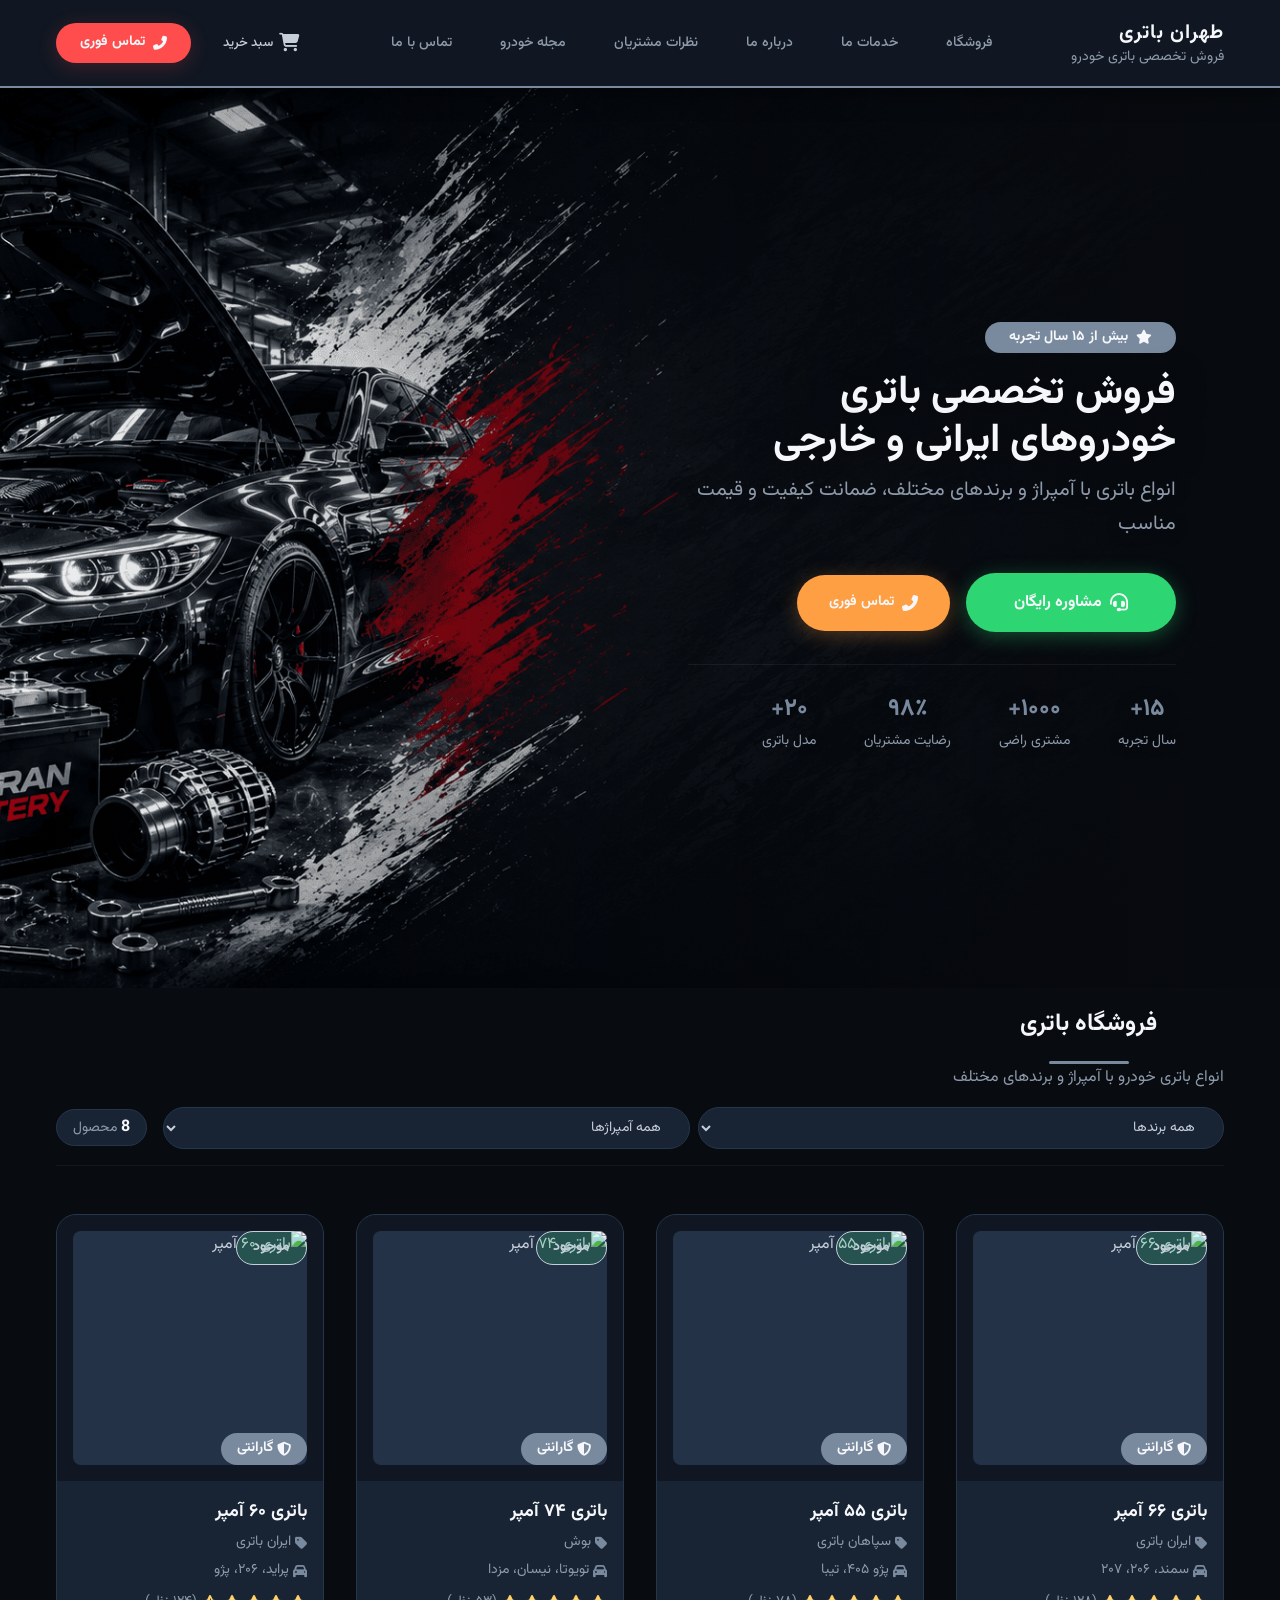
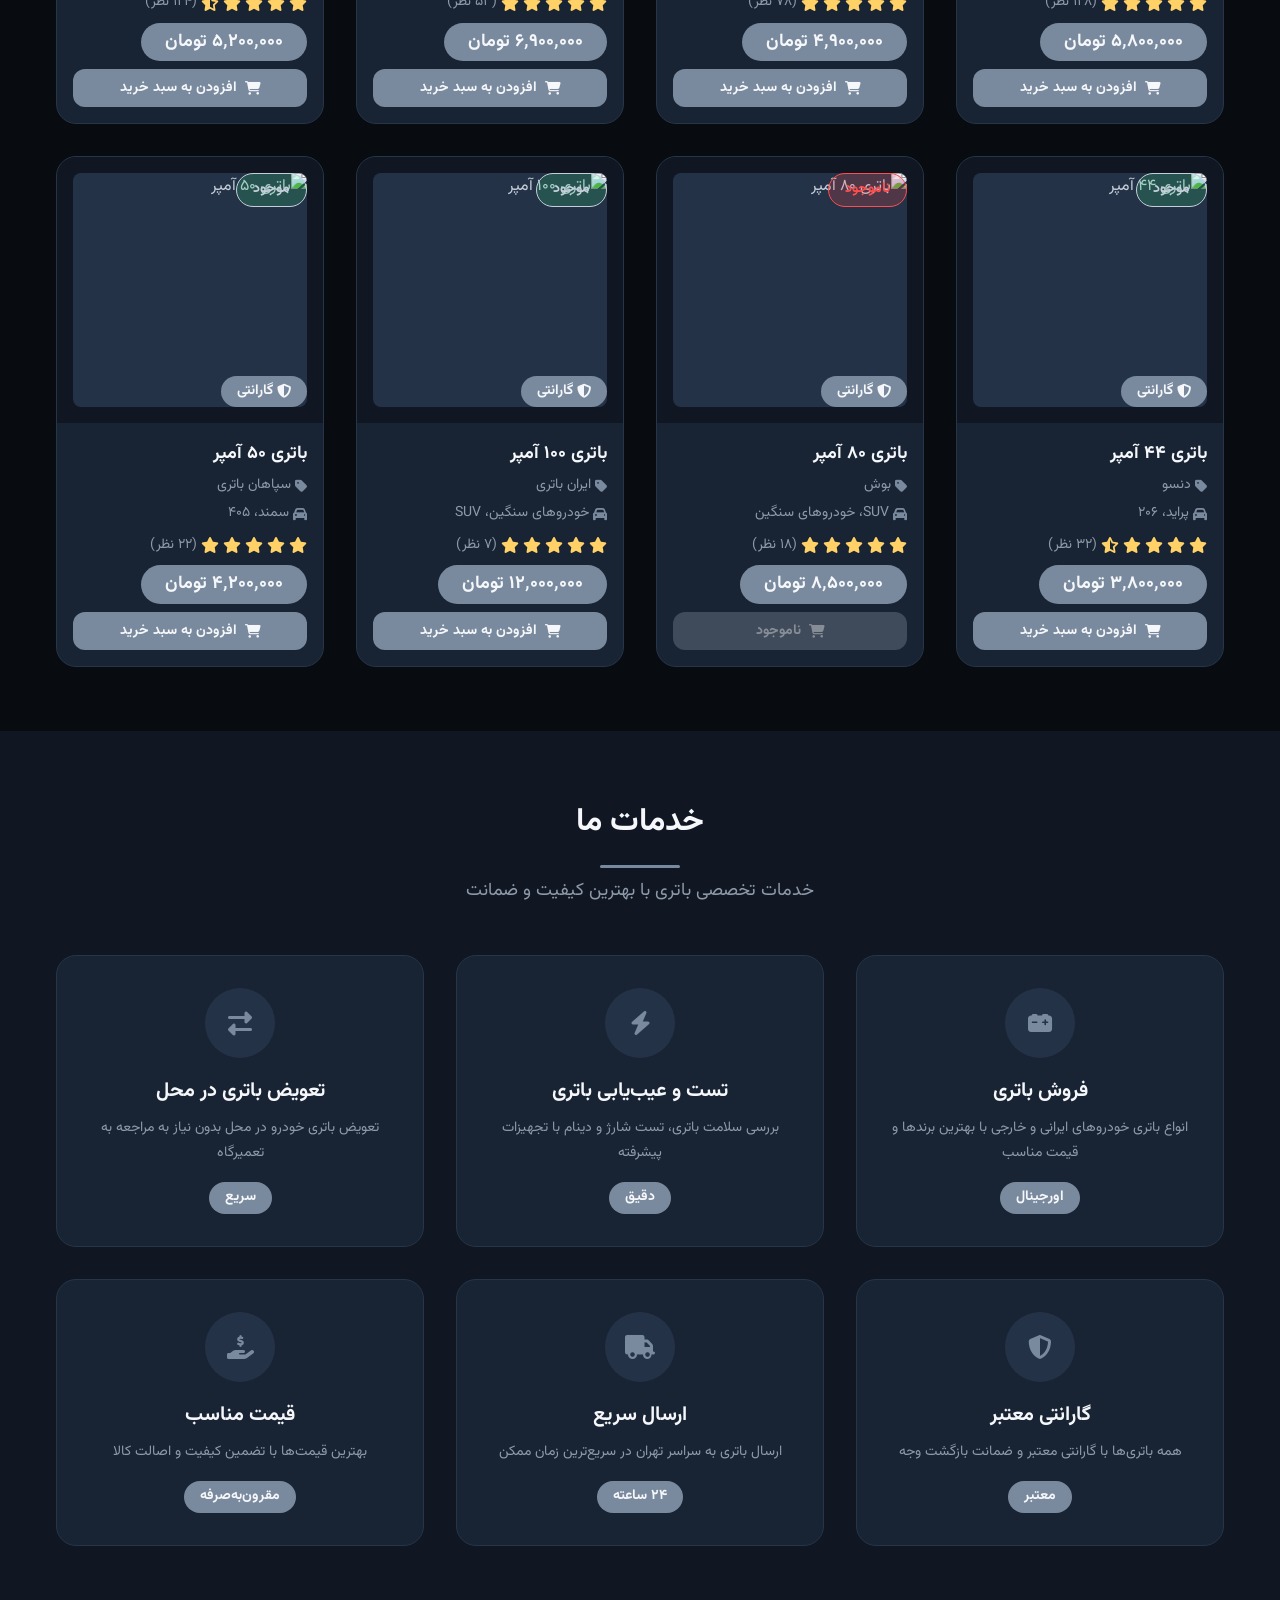
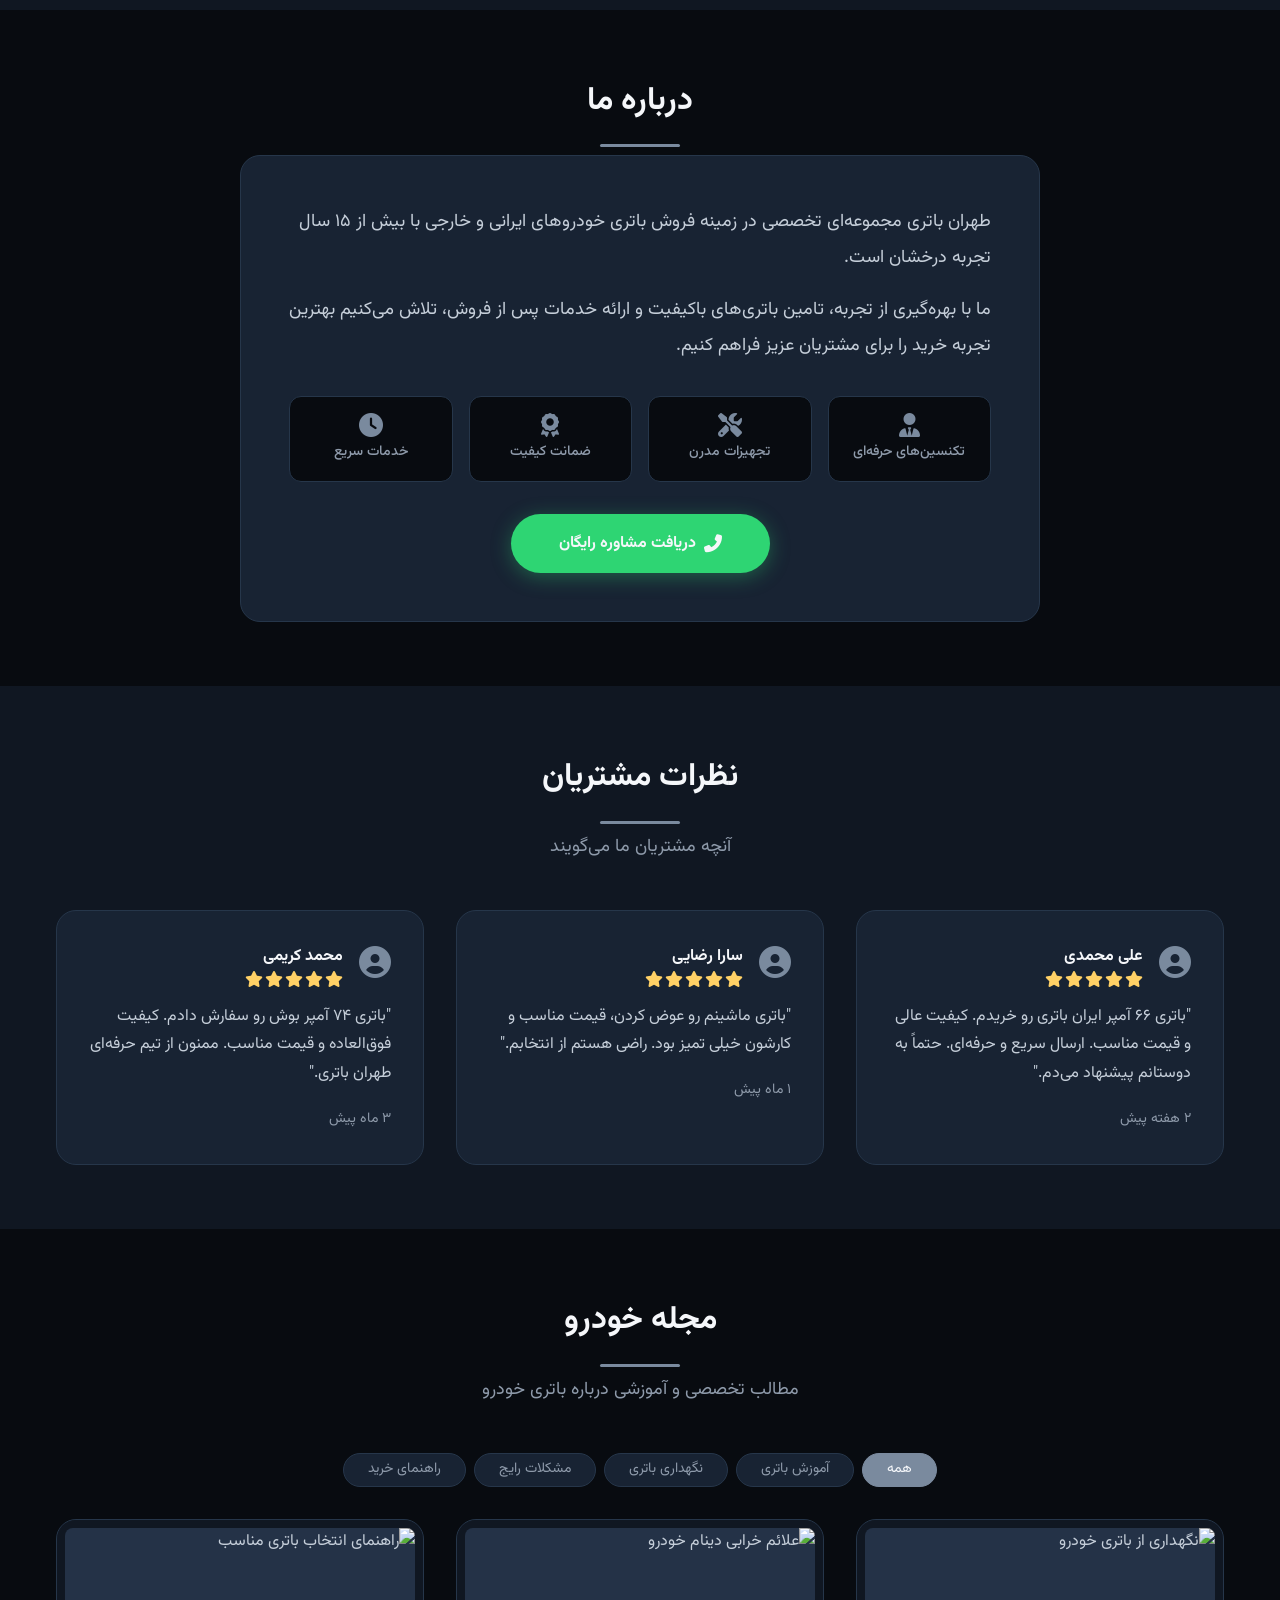
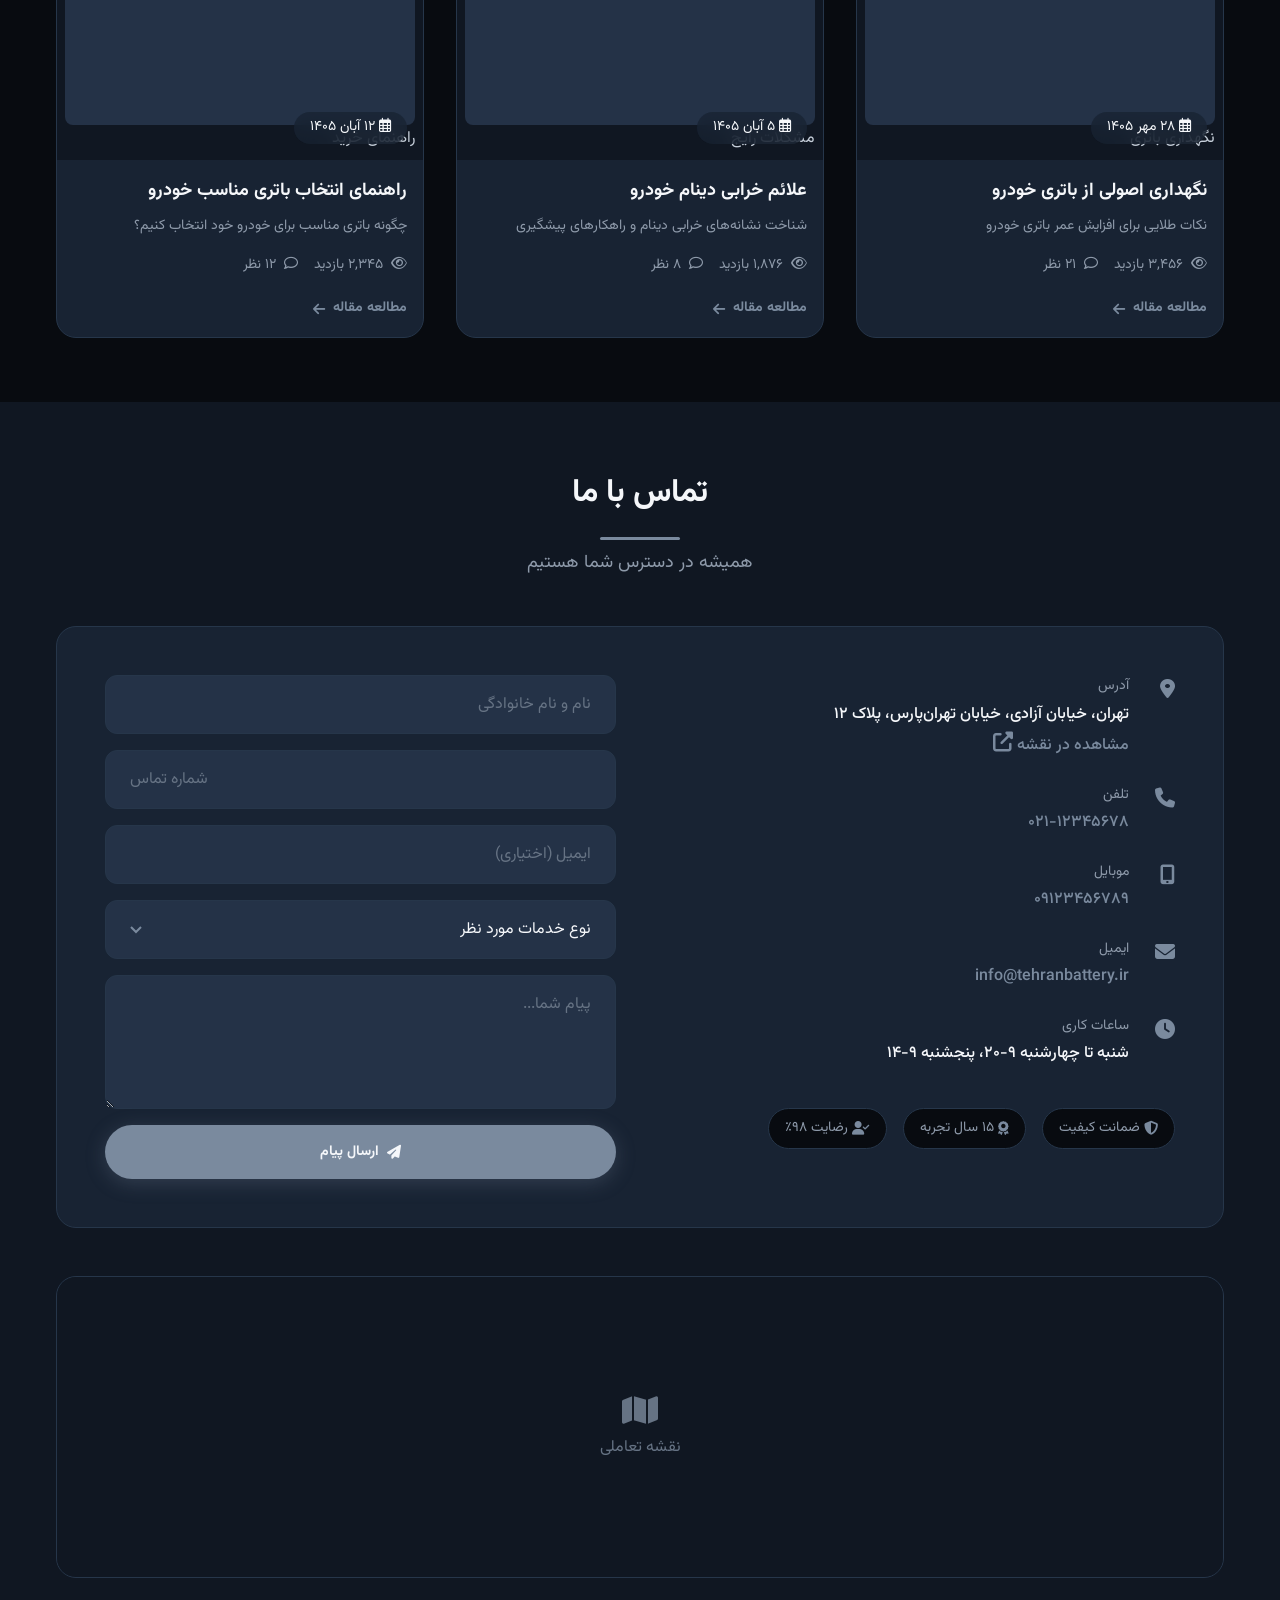
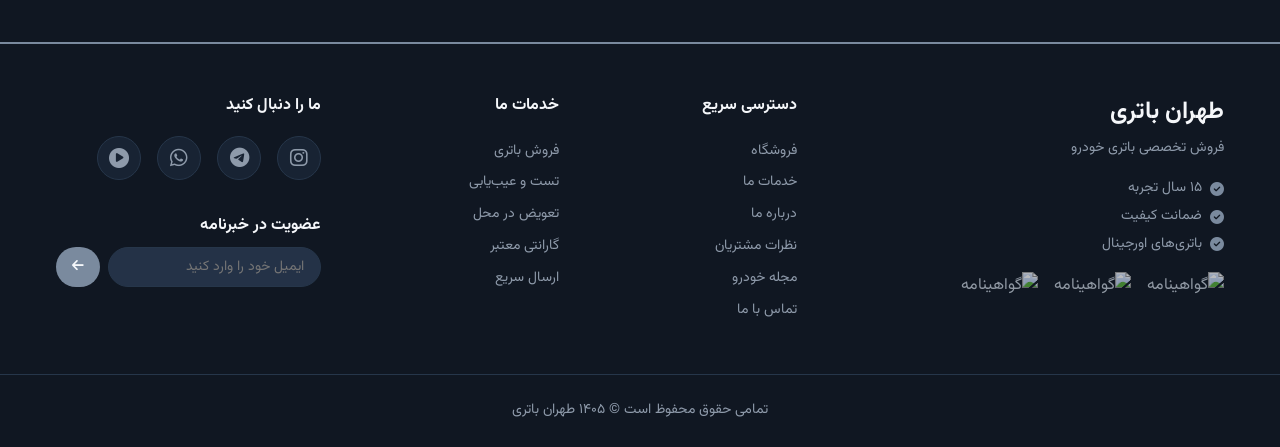
==== commit 58b105c8: "Update index.html" ====
--- a/index.html
+++ b/index.html
@@ -409,16 +409,42 @@
             </div>
         </section>
 
-        <!-- ===== ABOUT ===== -->
+<!-- ===== ABOUT ===== -->
 <section id="about" class="section">
     <div class="container">
         <div class="about-content">
             <h2 class="section-title">درباره ما</h2>
-            <!-- ... -->
+            <div class="about-text">
+                <p>طهران باتری مجموعه‌ای تخصصی در زمینه فروش باتری خودروهای ایرانی و خارجی با بیش از ۱۵ سال تجربه درخشان است.</p>
+                <p>ما با بهره‌گیری از تجربه، تامین باتری‌های باکیفیت و ارائه خدمات پس از فروش، تلاش می‌کنیم بهترین تجربه خرید را برای مشتریان عزیز فراهم کنیم.</p>
+                <div class="about-features">
+                    <div class="about-feature">
+                        <i class="fas fa-user-tie"></i>
+                        <span>تکنسین‌های حرفه‌ای</span>
+                    </div>
+                    <div class="about-feature">
+                        <i class="fas fa-tools"></i>
+                        <span>تجهیزات مدرن</span>
+                    </div>
+                    <div class="about-feature">
+                        <i class="fas fa-award"></i>
+                        <span>ضمانت کیفیت</span>
+                    </div>
+                    <div class="about-feature">
+                        <i class="fas fa-clock"></i>
+                        <span>خدمات سریع</span>
+                    </div>
+                </div>
+                <div class="about-cta">
+                    <a href="#contact" class="btn-primary btn-consulting">
+                        <i class="fas fa-phone-alt"></i>
+                        دریافت مشاوره رایگان
+                    </a>
+                </div>
+            </div>
         </div>
     </div>
 </section>
-
         <!-- ===== TESTIMONIALS ===== -->
         <section id="testimonials" class="section alt-bg">
             <div class="container">
--- a/css/style.css
+++ b/css/style.css
@@ -565,7 +565,7 @@
    ===== SHOP SECTION =====
    ================================================================ */
 
-/* ===== فیلترهای چسبنده فروشگاه ===== */
+/* ===== فیلترهای فروشگاه ===== */
 .shop-header {
     display: flex;
     justify-content: space-between;
@@ -599,9 +599,20 @@
     font-size: var(--font-size-base);
 }
 
+/* ===== wrapper فیلترها ===== */
+.shop-filters-wrapper {
+    display: flex;
+    align-items: center;
+    gap: var(--spacing-md);
+    flex-wrap: wrap;
+    width: 100%;
+}
+
+/* ===== فیلترها ===== */
 .shop-filters {
     display: flex;
     gap: var(--spacing-sm);
+    flex: 1;
     flex-wrap: wrap;
 }
 
@@ -616,11 +627,32 @@
     transition: var(--transition-normal);
     font-family: var(--font-family);
     min-width: 140px;
+    flex: 1;
+    min-width: 120px;
 }
 
 .filter-select:focus {
     outline: none;
     border-color: var(--primary);
+}
+
+/* ===== تعداد نتایج ===== */
+.filter-results {
+    color: var(--text-muted);
+    font-size: var(--font-size-sm);
+    white-space: nowrap;
+    padding: var(--spacing-xs) var(--spacing-md);
+    background: var(--bg-card);
+    border-radius: var(--radius-full);
+    border: 1px solid var(--border-color);
+    min-width: 80px;
+    text-align: center;
+}
+
+.filter-results #productCount {
+    color: var(--text-primary);
+    font-weight: 700;
+    font-size: var(--font-size-base);
 }
 
 /* ===== گرید محصولات ===== */
@@ -762,6 +794,118 @@
     font-size: var(--font-size-lg);
     color: var(--text-primary);
     margin-bottom: var(--spacing-sm);
+}
+
+/* ================================================================
+   ===== ریسپانسیو =====
+   ================================================================ */
+
+/* ===== تبلت ===== */
+@media (max-width: 1024px) {
+    .shop-grid {
+        grid-template-columns: repeat(2, 1fr);
+        gap: var(--spacing-lg);
+    }
+}
+
+/* ===== موبایل ===== */
+@media (max-width: 768px) {
+    .shop-header {
+        top: 60px;
+        padding: 12px 0;
+        flex-direction: column;
+        align-items: stretch;
+    }
+    
+    .shop-header .section-title {
+        font-size: var(--font-size-xl);
+    }
+    
+    .shop-header .section-subtitle {
+        font-size: var(--font-size-sm);
+    }
+    
+    .shop-filters-wrapper {
+        gap: var(--spacing-sm);
+    }
+    
+    .shop-filters {
+        width: 100%;
+        flex-direction: row;
+        gap: 6px;
+    }
+    
+    .filter-select {
+        flex: 1;
+        min-width: 0;
+        padding: 8px 12px;
+        font-size: 13px;
+    }
+    
+    .filter-results {
+        font-size: 12px;
+        padding: 4px 12px;
+        min-width: 60px;
+    }
+    
+    .filter-results #productCount {
+        font-size: 14px;
+    }
+    
+    .shop-grid {
+        grid-template-columns: 1fr 1fr;
+        gap: var(--spacing-md);
+    }
+    
+    .product-card:hover {
+        transform: translateY(-5px) scale(1.01);
+    }
+}
+
+/* ===== موبایل کوچک ===== */
+@media (max-width: 480px) {
+    .shop-header {
+        top: 56px;
+        padding: 10px 0;
+    }
+    
+    .shop-filters {
+        flex-direction: column;
+        gap: 4px;
+    }
+    
+    .filter-select {
+        width: 100%;
+        min-width: unset;
+        padding: 8px 14px;
+        font-size: 13px;
+        border-radius: var(--radius-sm);
+    }
+    
+    .filter-results {
+        align-self: center;
+        font-size: 12px;
+        padding: 4px 16px;
+    }
+    
+    .shop-grid {
+        grid-template-columns: 1fr;
+        gap: var(--spacing-md);
+    }
+    
+    .product-card:hover {
+        transform: translateY(-3px);
+    }
+    
+    .product-guarantee {
+        font-size: var(--font-size-sm);
+        padding: var(--spacing-xs) var(--spacing-sm);
+    }
+    
+    .price {
+        font-size: var(--font-size-base);
+        padding: var(--spacing-xs) var(--spacing-md);
+    }
 }
 
 /* ================================================================
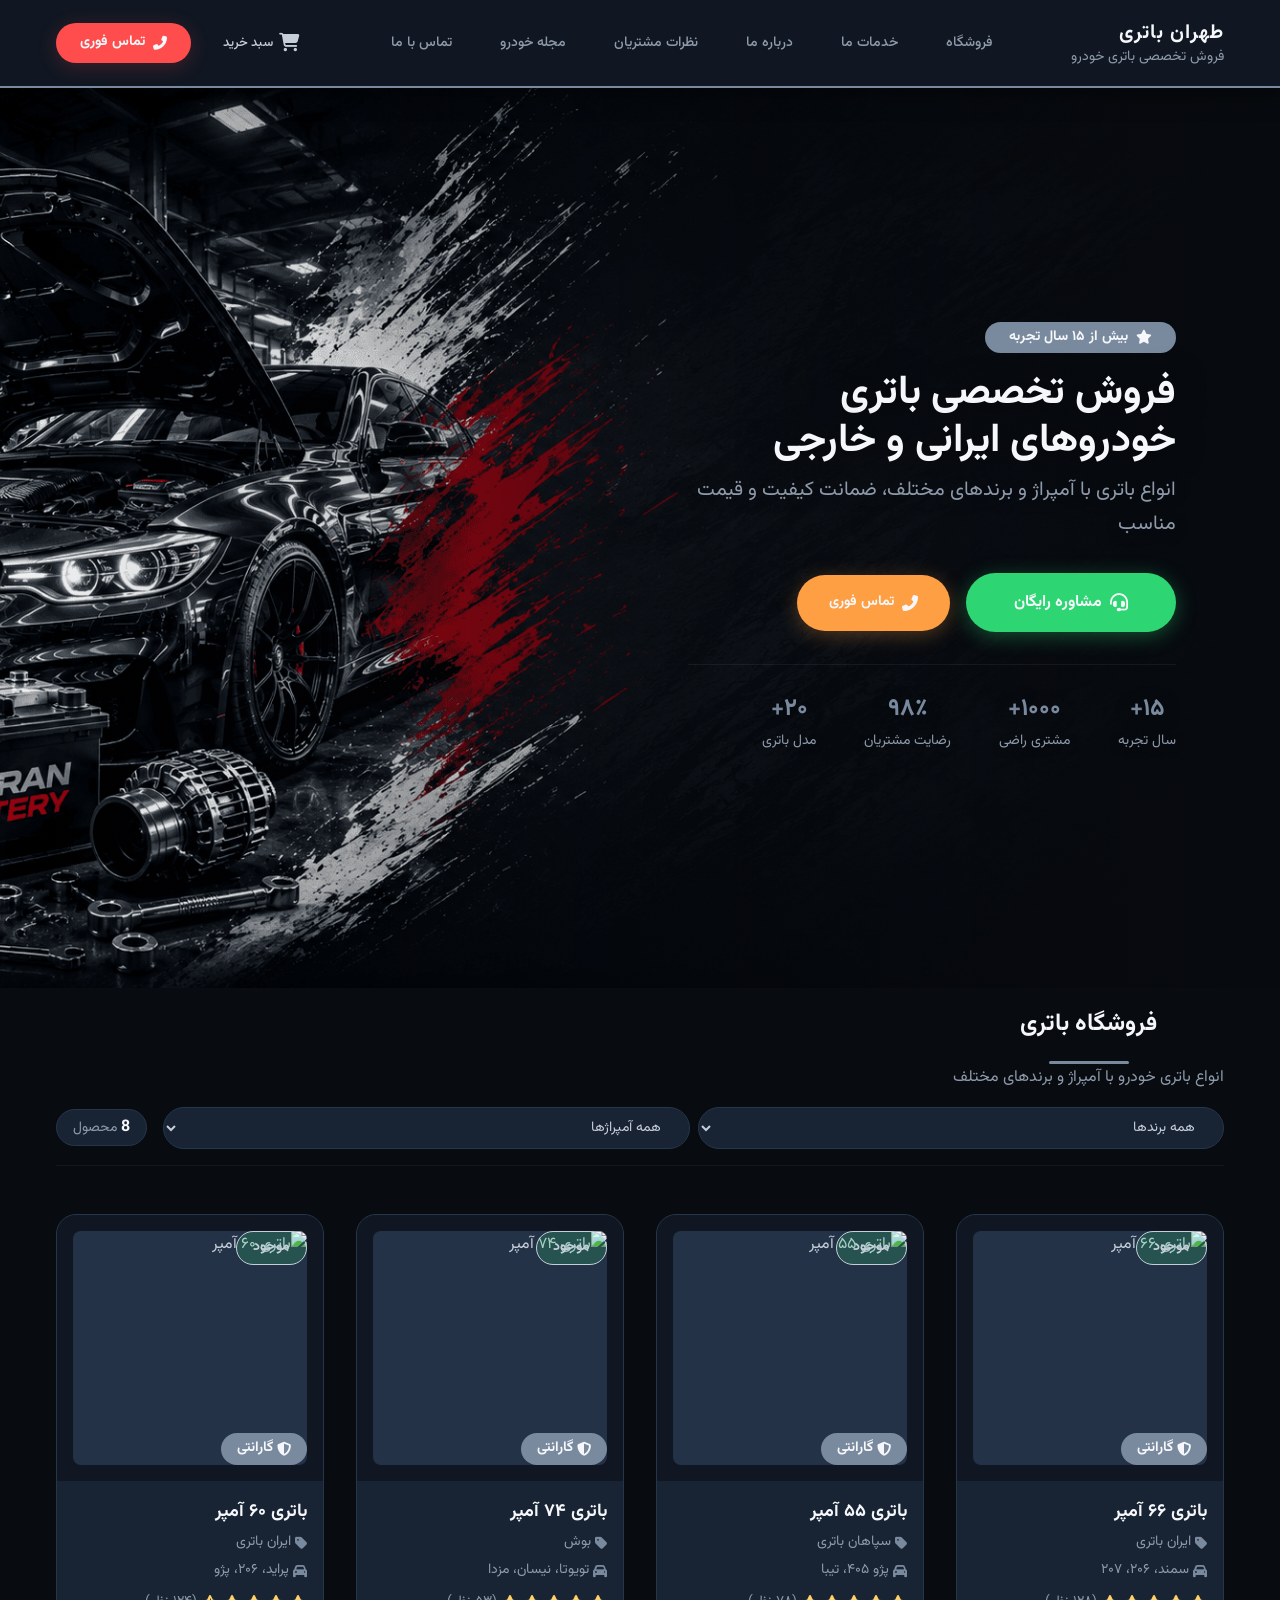
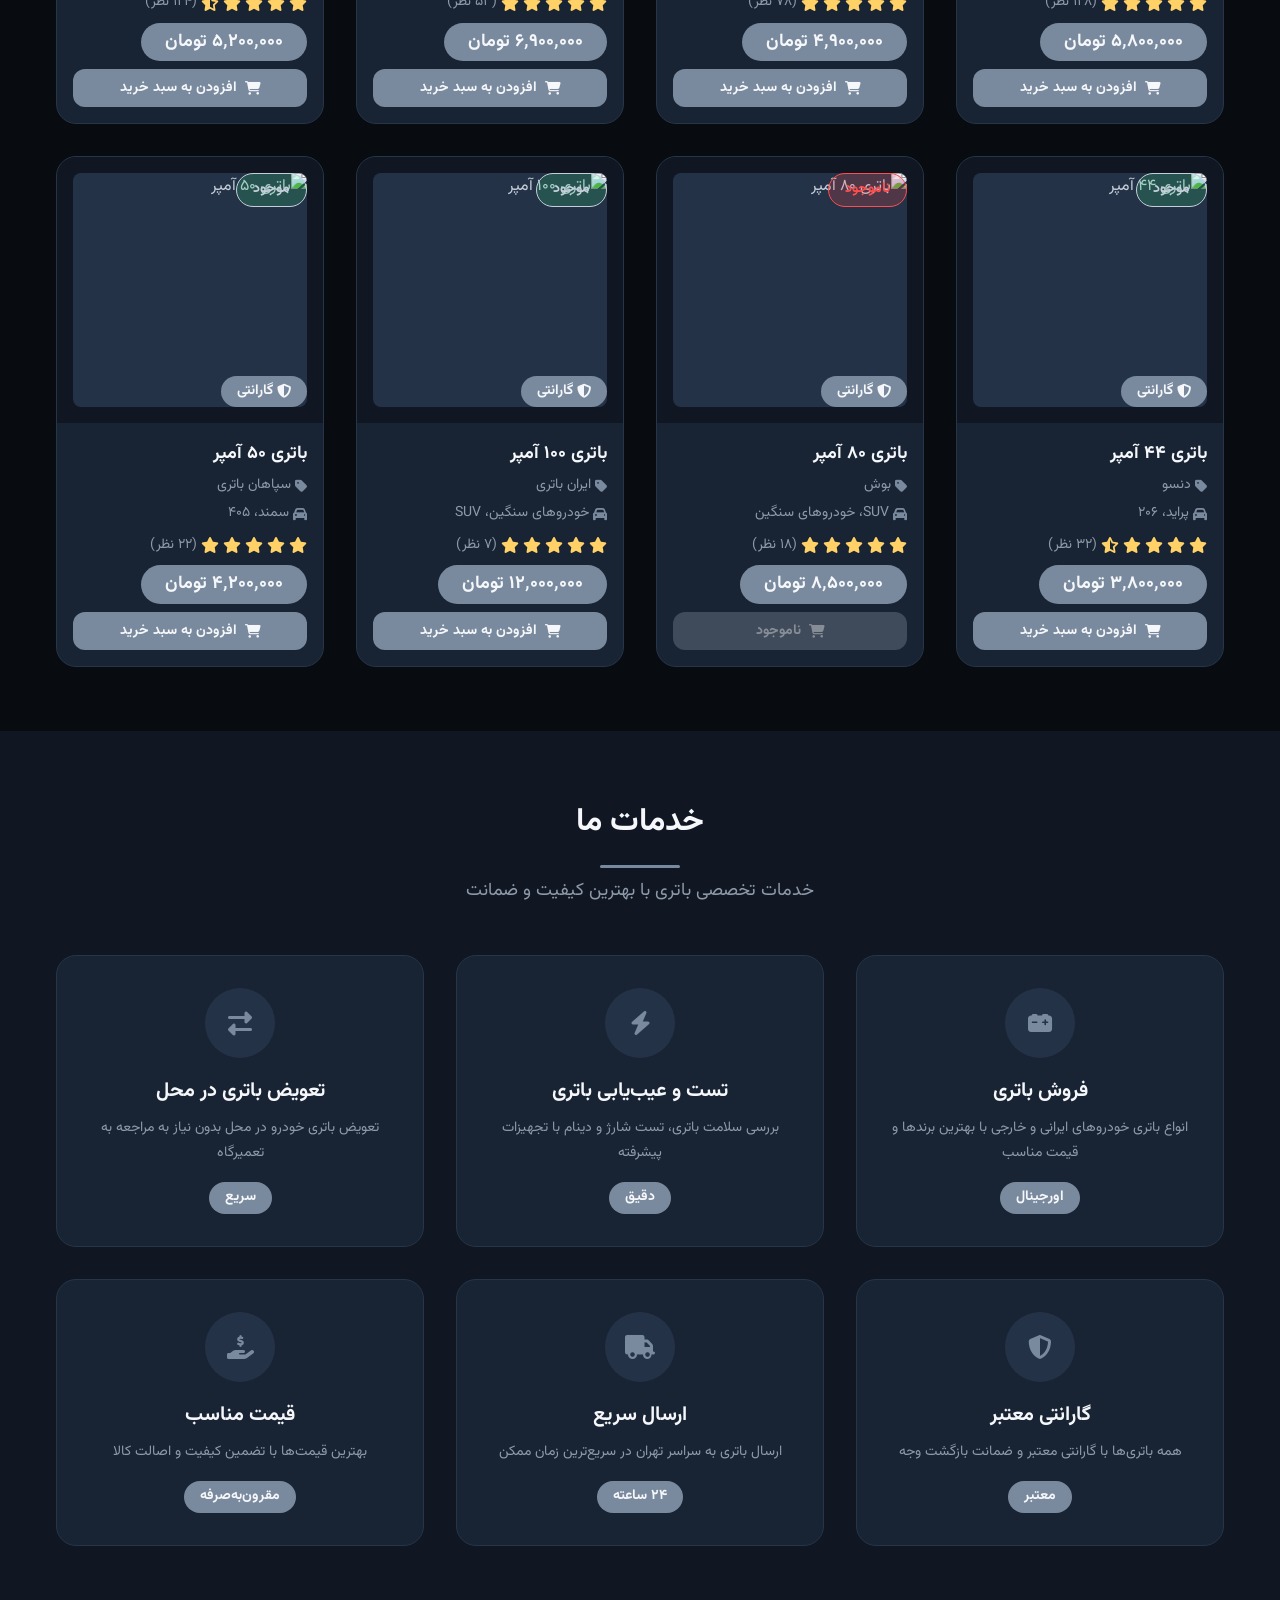
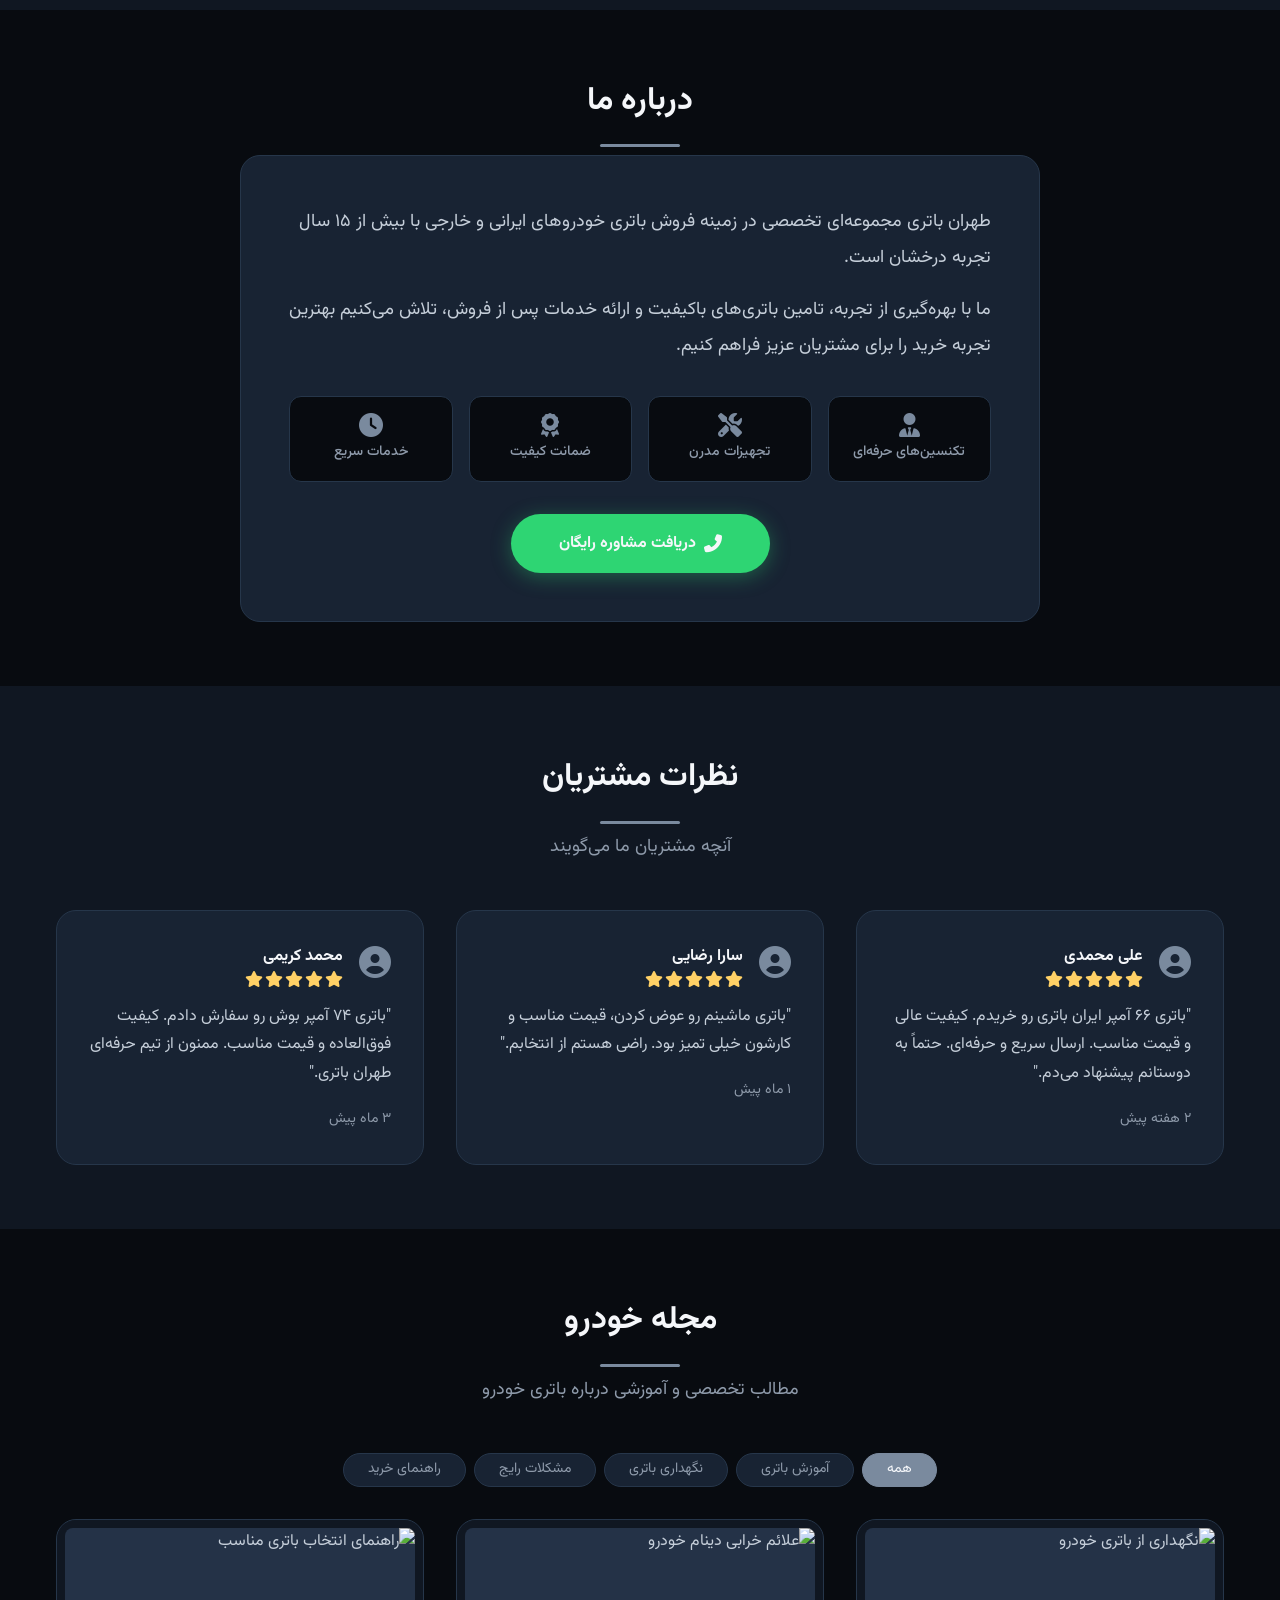
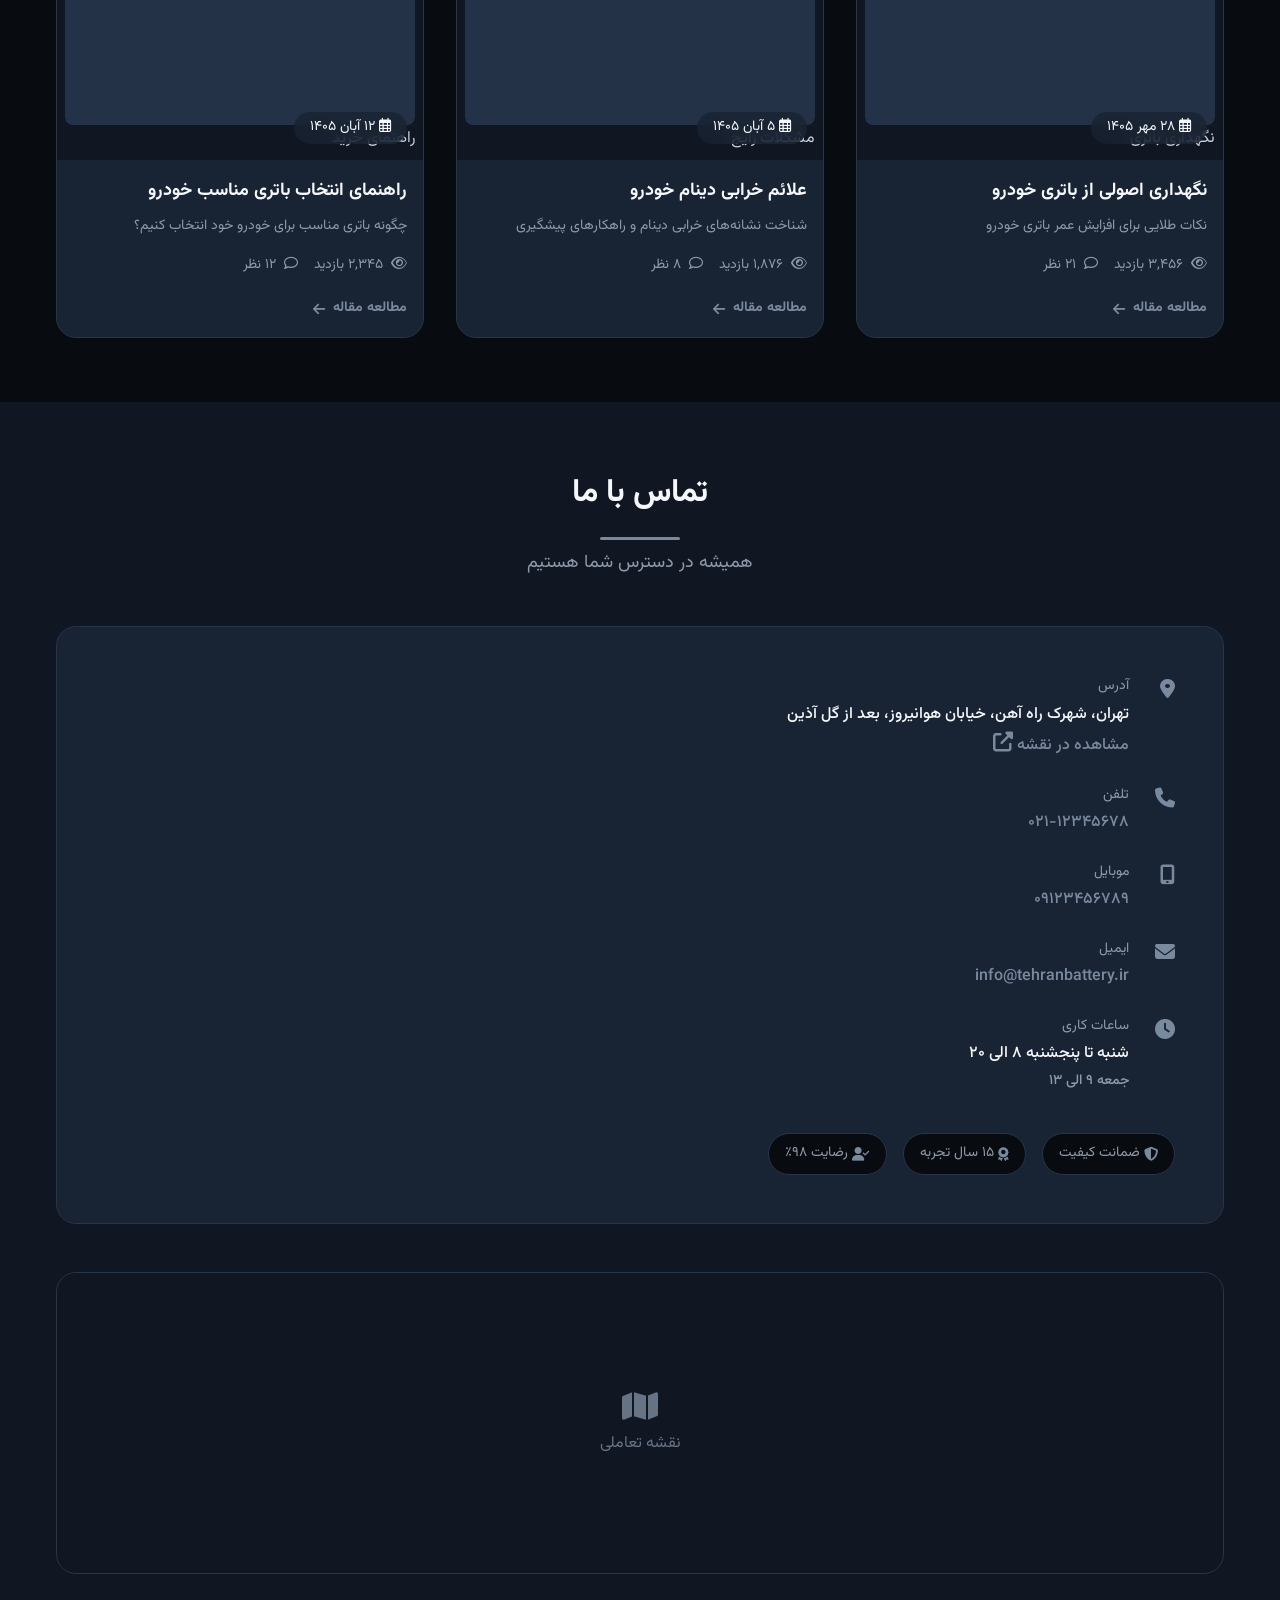
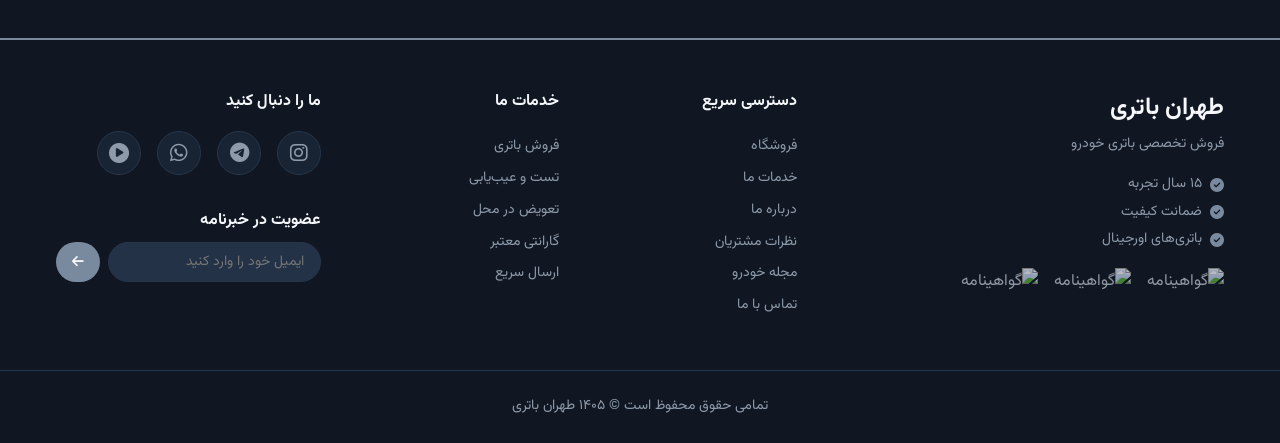
==== commit c2652828: "Update index.html" ====
--- a/index.html
+++ b/index.html
@@ -580,102 +580,89 @@
         </section>
 
         <!-- ===== CONTACT ===== -->
-        <section id="contact" class="section alt-bg">
-            <div class="container">
-                <h2 class="section-title">تماس با ما</h2>
-                <p class="section-subtitle">همیشه در دسترس شما هستیم</p>
-                <div class="contact-wrapper">
-                    <div class="contact-grid">
-                        <div class="contact-info">
-                            <div class="contact-item">
-                                <i class="fas fa-map-marker-alt"></i>
-                                <div>
-                                    <h4>آدرس</h4>
-                                    <p>تهران، خیابان آزادی، خیابان تهران‌پارس، پلاک ۱۲</p>
-                                    <a href="https://maps.google.com" target="_blank" class="contact-link">مشاهده در نقشه <i class="fas fa-external-link-alt"></i></a>
-                                </div>
-                            </div>
-                            <div class="contact-item">
-                                <i class="fas fa-phone"></i>
-                                <div>
-                                    <h4>تلفن</h4>
-                                    <a href="tel:02112345678" class="contact-link">۰۲۱-۱۲۳۴۵۶۷۸</a>
-                                </div>
-                            </div>
-                            <div class="contact-item">
-                                <i class="fas fa-mobile-alt"></i>
-                                <div>
-                                    <h4>موبایل</h4>
-                                    <a href="tel:09123456789" class="contact-link">۰۹۱۲۳۴۵۶۷۸۹</a>
-                                </div>
-                            </div>
-                            <div class="contact-item">
-                                <i class="fas fa-envelope"></i>
-                                <div>
-                                    <h4>ایمیل</h4>
-                                    <a href="mailto:info@tehranbattery.ir" class="contact-link">info@tehranbattery.ir</a>
-                                </div>
-                            </div>
-                            <div class="contact-item">
-                                <i class="fas fa-clock"></i>
-                                <div>
-                                    <h4>ساعات کاری</h4>
-                                    <p>شنبه تا چهارشنبه ۹-۲۰، پنجشنبه ۹-۱۴</p>
-                                </div>
-                            </div>
-                            <div class="contact-trust">
-                                <div class="trust-badge">
-                                    <i class="fas fa-shield-alt"></i>
-                                    <span>ضمانت کیفیت</span>
-                                </div>
-                                <div class="trust-badge">
-                                    <i class="fas fa-award"></i>
-                                    <span>۱۵ سال تجربه</span>
-                                </div>
-                                <div class="trust-badge">
-                                    <i class="fas fa-user-check"></i>
-                                    <span>رضایت ۹۸٪</span>
-                                </div>
-                            </div>
-                        </div>
-                        <form id="contactForm" class="contact-form">
-                            <input type="text" placeholder="نام و نام خانوادگی" required>
-                            <input type="tel" placeholder="شماره تماس" required>
-                            <input type="email" placeholder="ایمیل (اختیاری)">
-                            <select required>
-                                <option value="">نوع خدمات مورد نظر</option>
-                                <option value="خرید باتری">خرید باتری</option>
-                                <option value="مشاوره">مشاوره رایگان</option>
-                                <option value="تعویض">تعویض باتری در محل</option>
-                                <option value="عیب‌یابی">عیب‌یابی باتری</option>
-                            </select>
-                            <textarea rows="4" placeholder="پیام شما..." required></textarea>
-                            <button type="submit" class="btn-primary">
-                                <i class="fas fa-paper-plane"></i>
-                                ارسال پیام
-                            </button>
-                        </form>
-                    </div>
-                    
-                    <div class="map-container">
-                        <div class="map-placeholder">
-                            <i class="fas fa-map"></i>
-                            <p>نقشه تعاملی</p>
-                            <iframe 
-                                src="https://www.google.com/maps/embed?pb=!1m18!1m12!1m3!1d2592.123456!2d51.123456!3d35.123456!2m3!1f0!2f0!3f0!3m2!1i1024!2i768!4f13.1!3m3!1m2!1s0x0%3A0x0!2zMzXCsDA3JzI0LjQiTiA1McKwMDcnMjQuNCJF!5e0!3m2!1sen!2sir!4v1234567890" 
-                                width="100%" 
-                                height="300" 
-                                style="border:0;" 
-                                allowfullscreen="" 
-                                loading="lazy" 
-                                referrerpolicy="no-referrer-when-downgrade"
-                                title="موقعیت طهران باتری روی نقشه">
-                            </iframe>
-                        </div>
-                    </div>
-                </div>
-            </div>
-        </section>
+<section id="contact" class="section alt-bg">
+    <div class="container">
+        <h2 class="section-title">تماس با ما</h2>
+        <p class="section-subtitle">همیشه در دسترس شما هستیم</p>
+        <div class="contact-wrapper">
+            <div class="contact-grid">
+                <div class="contact-info">
+                    <div class="contact-item">
+                        <i class="fas fa-map-marker-alt"></i>
+                        <div>
+                            <h4>آدرس</h4>
+                            <p>تهران، شهرک راه آهن، خیابان هوانیروز، بعد از گل آذین</p>
+                            <a href="https://maps.google.com/?q=تهران+شهرک+راه+آهن+خیابان+هوانیروز+بعد+از+گل+آذین" target="_blank" class="contact-link">مشاهده در نقشه <i class="fas fa-external-link-alt"></i></a>
+                        </div>
+                    </div>
+                    <div class="contact-item">
+                        <i class="fas fa-phone"></i>
+                        <div>
+                            <h4>تلفن</h4>
+                            <a href="tel:02112345678" class="contact-link">۰۲۱-۱۲۳۴۵۶۷۸</a>
+                        </div>
+                    </div>
+                    <div class="contact-item">
+                        <i class="fas fa-mobile-alt"></i>
+                        <div>
+                            <h4>موبایل</h4>
+                            <a href="tel:09123456789" class="contact-link">۰۹۱۲۳۴۵۶۷۸۹</a>
+                        </div>
+                    </div>
+                    <div class="contact-item">
+                        <i class="fas fa-envelope"></i>
+                        <div>
+                            <h4>ایمیل</h4>
+                            <a href="mailto:info@tehranbattery.ir" class="contact-link">info@tehranbattery.ir</a>
+                        </div>
+                    </div>
+                    <div class="contact-item">
+                        <i class="fas fa-clock"></i>
+                        <div>
+                            <h4>ساعات کاری</h4>
+                            <p>شنبه تا پنجشنبه ۸ الی ۲۰</p>
+                            <p style="margin-top: 2px; color: var(--text-muted); font-size: 14px;">جمعه ۹ الی ۱۳</p>
+                        </div>
+                    </div>
+                    <div class="contact-trust">
+                        <div class="trust-badge">
+                            <i class="fas fa-shield-alt"></i>
+                            <span>ضمانت کیفیت</span>
+                        </div>
+                        <div class="trust-badge">
+                            <i class="fas fa-award"></i>
+                            <span>۱۵ سال تجربه</span>
+                        </div>
+                        <div class="trust-badge">
+                            <i class="fas fa-user-check"></i>
+                            <span>رضایت ۹۸٪</span>
+                        </div>
+                    </div>
+                </div>
+                <form id="contactForm" class="contact-form">
+                    <!-- ... فرم بدون تغییر ... -->
+                </form>
+            </div>
+            
+            <div class="map-container">
+                <div class="map-placeholder">
+                    <i class="fas fa-map"></i>
+                    <p>نقشه تعاملی</p>
+                    <iframe 
+                        src="https://www.google.com/maps/embed?pb=!1m18!1m12!1m3!1d3239.123456!2d51.123456!3d35.123456!2m3!1f0!2f0!3f0!3m2!1i1024!2i768!4f13.1!3m3!1m2!1s0x0%3A0x0!2zMzXCsDA3JzI0LjQiTiA1McKwMDcnMjQuNCJF!5e0!3m2!1sen!2sir!4v1234567890" 
+                        width="100%" 
+                        height="300" 
+                        style="border:0;" 
+                        allowfullscreen="" 
+                        loading="lazy" 
+                        referrerpolicy="no-referrer-when-downgrade"
+                        title="موقعیت طهران باتری روی نقشه">
+                    </iframe>
+                </div>
+            </div>
+        </div>
+    </div>
+</section>
     </main>
 
     <!-- ===== FOOTER ===== -->
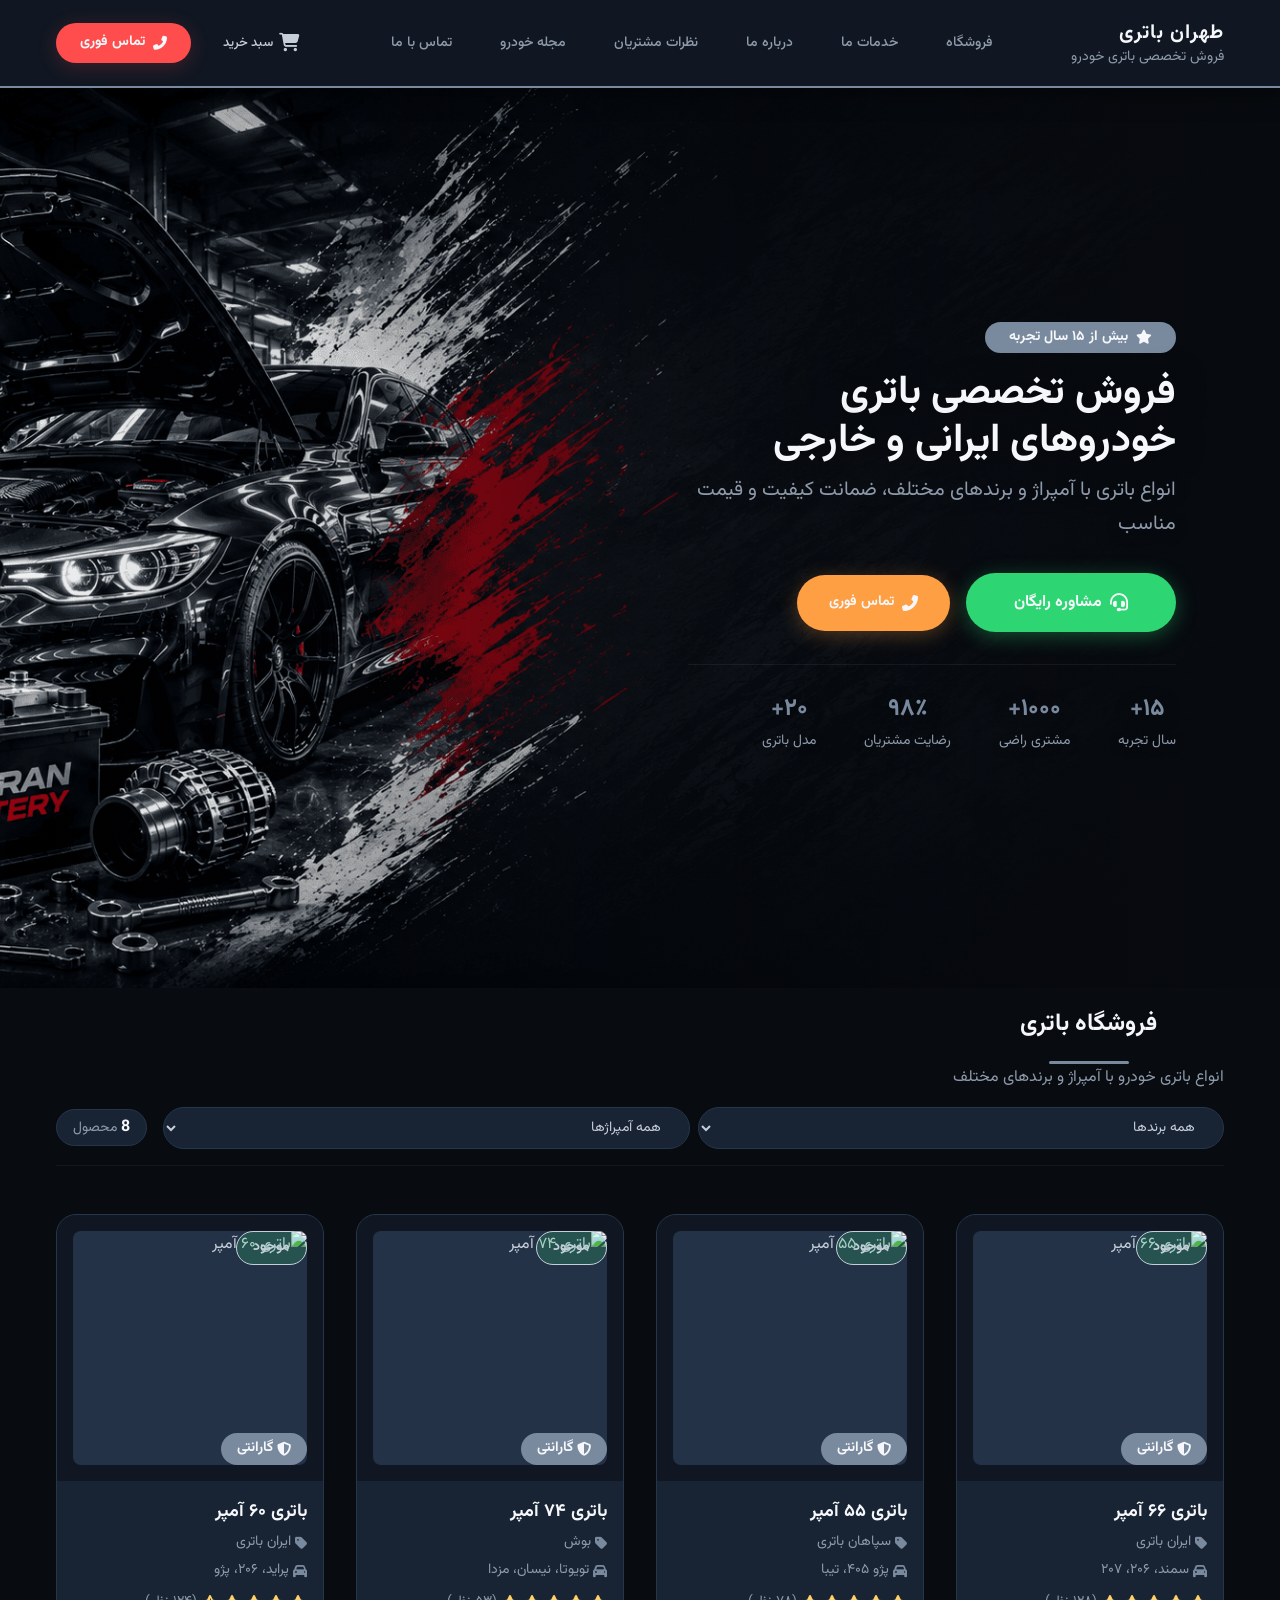
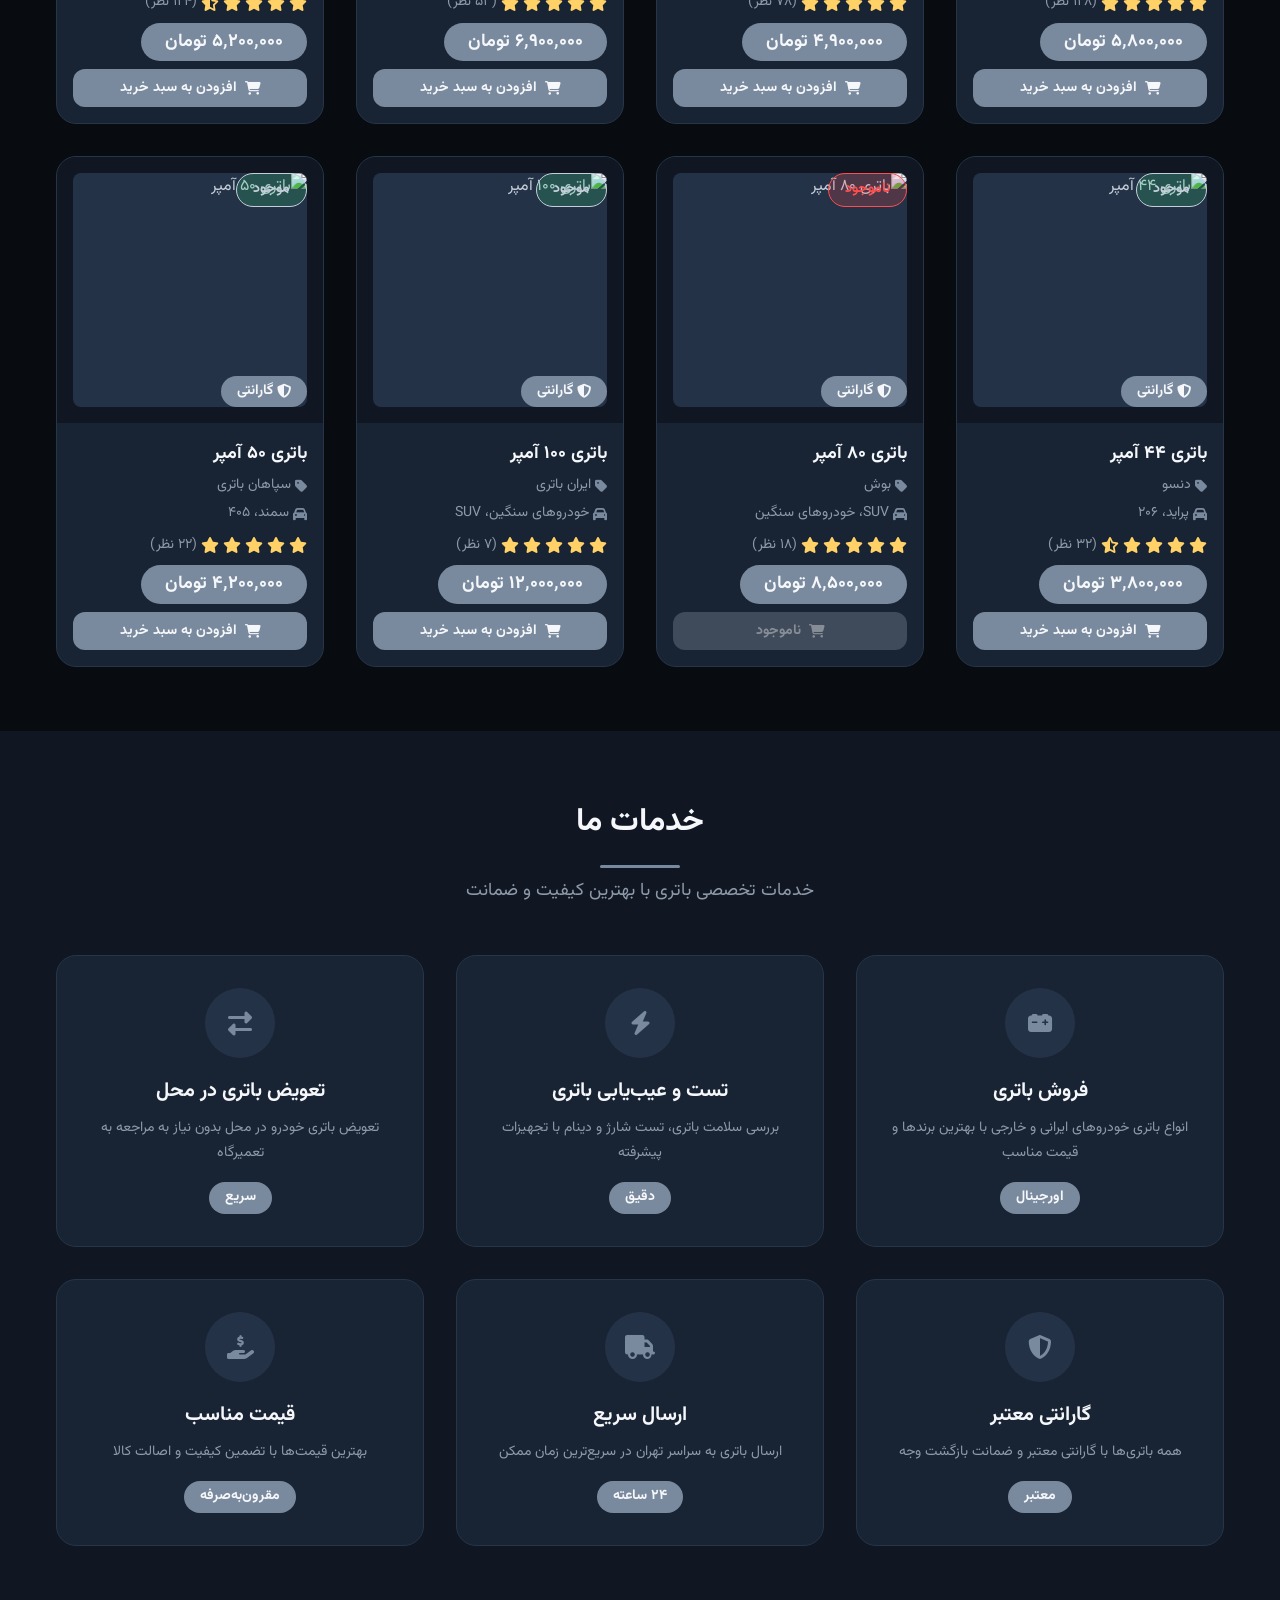
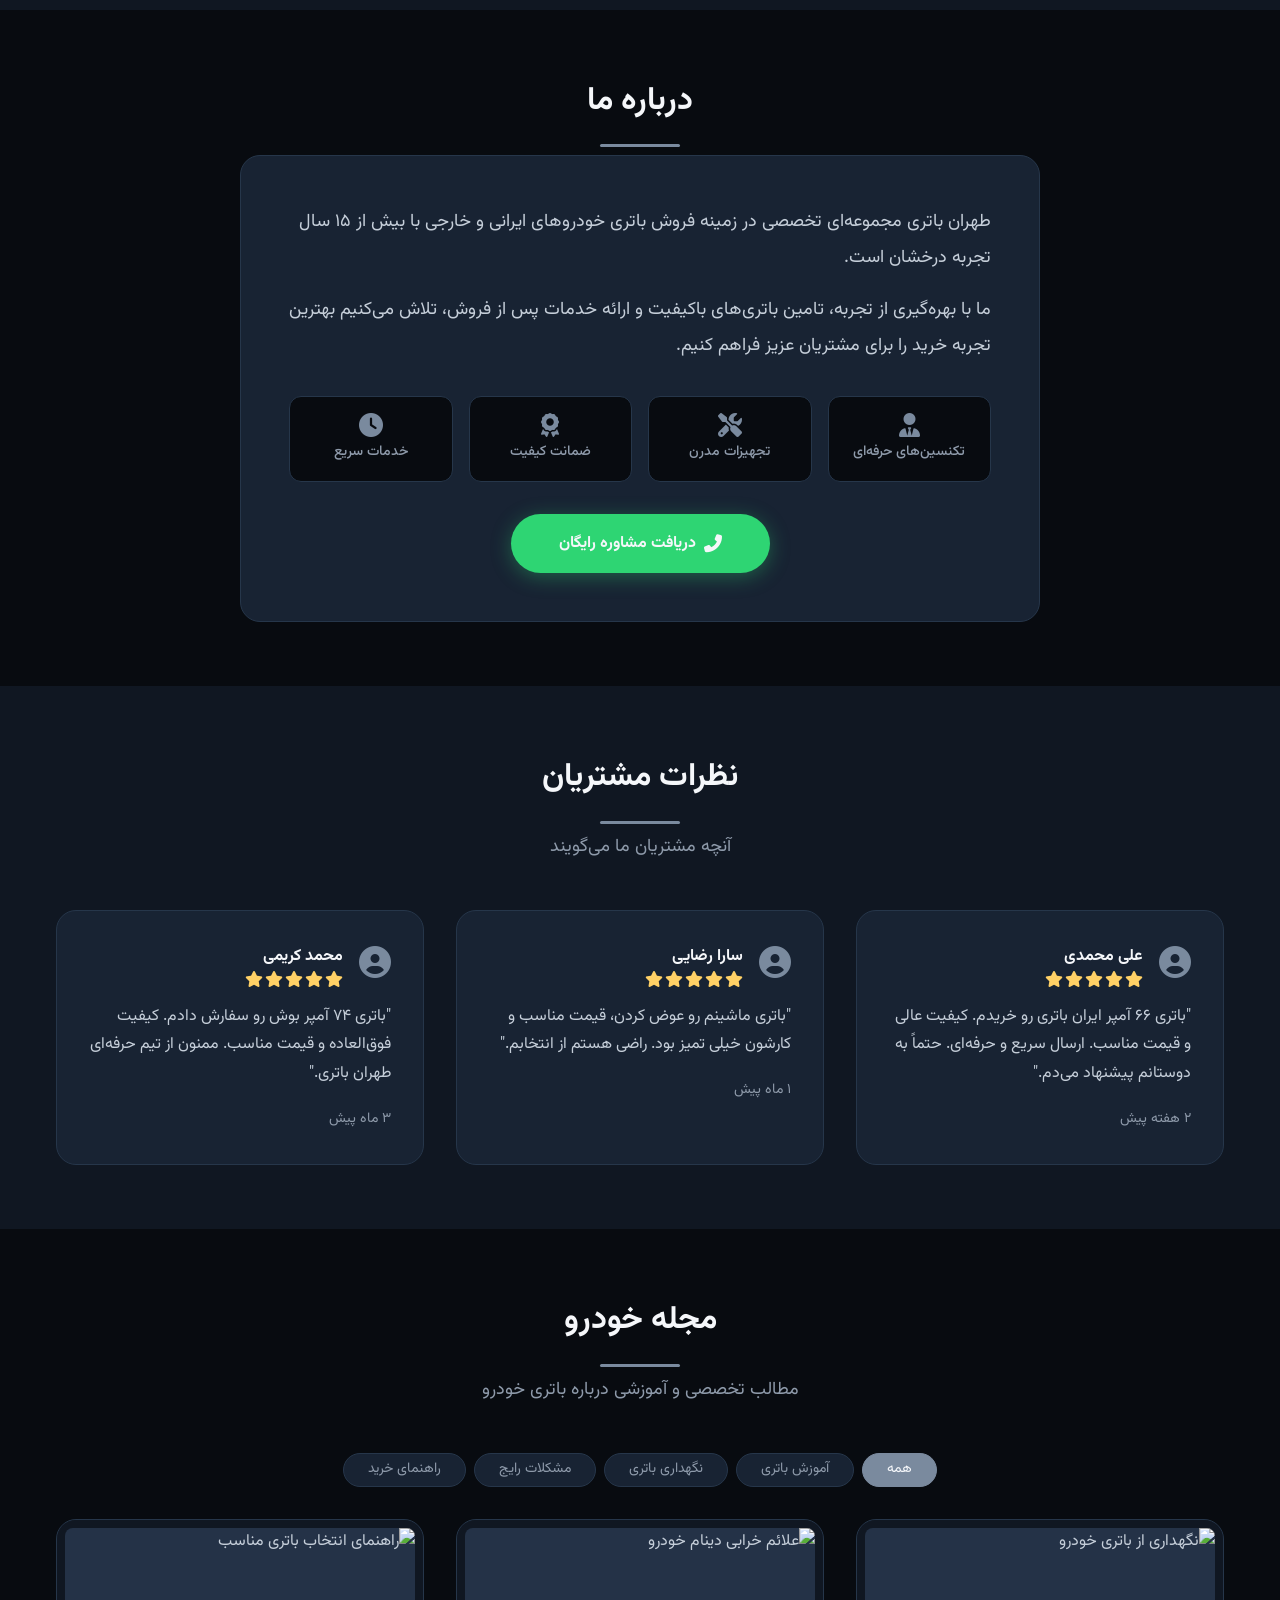
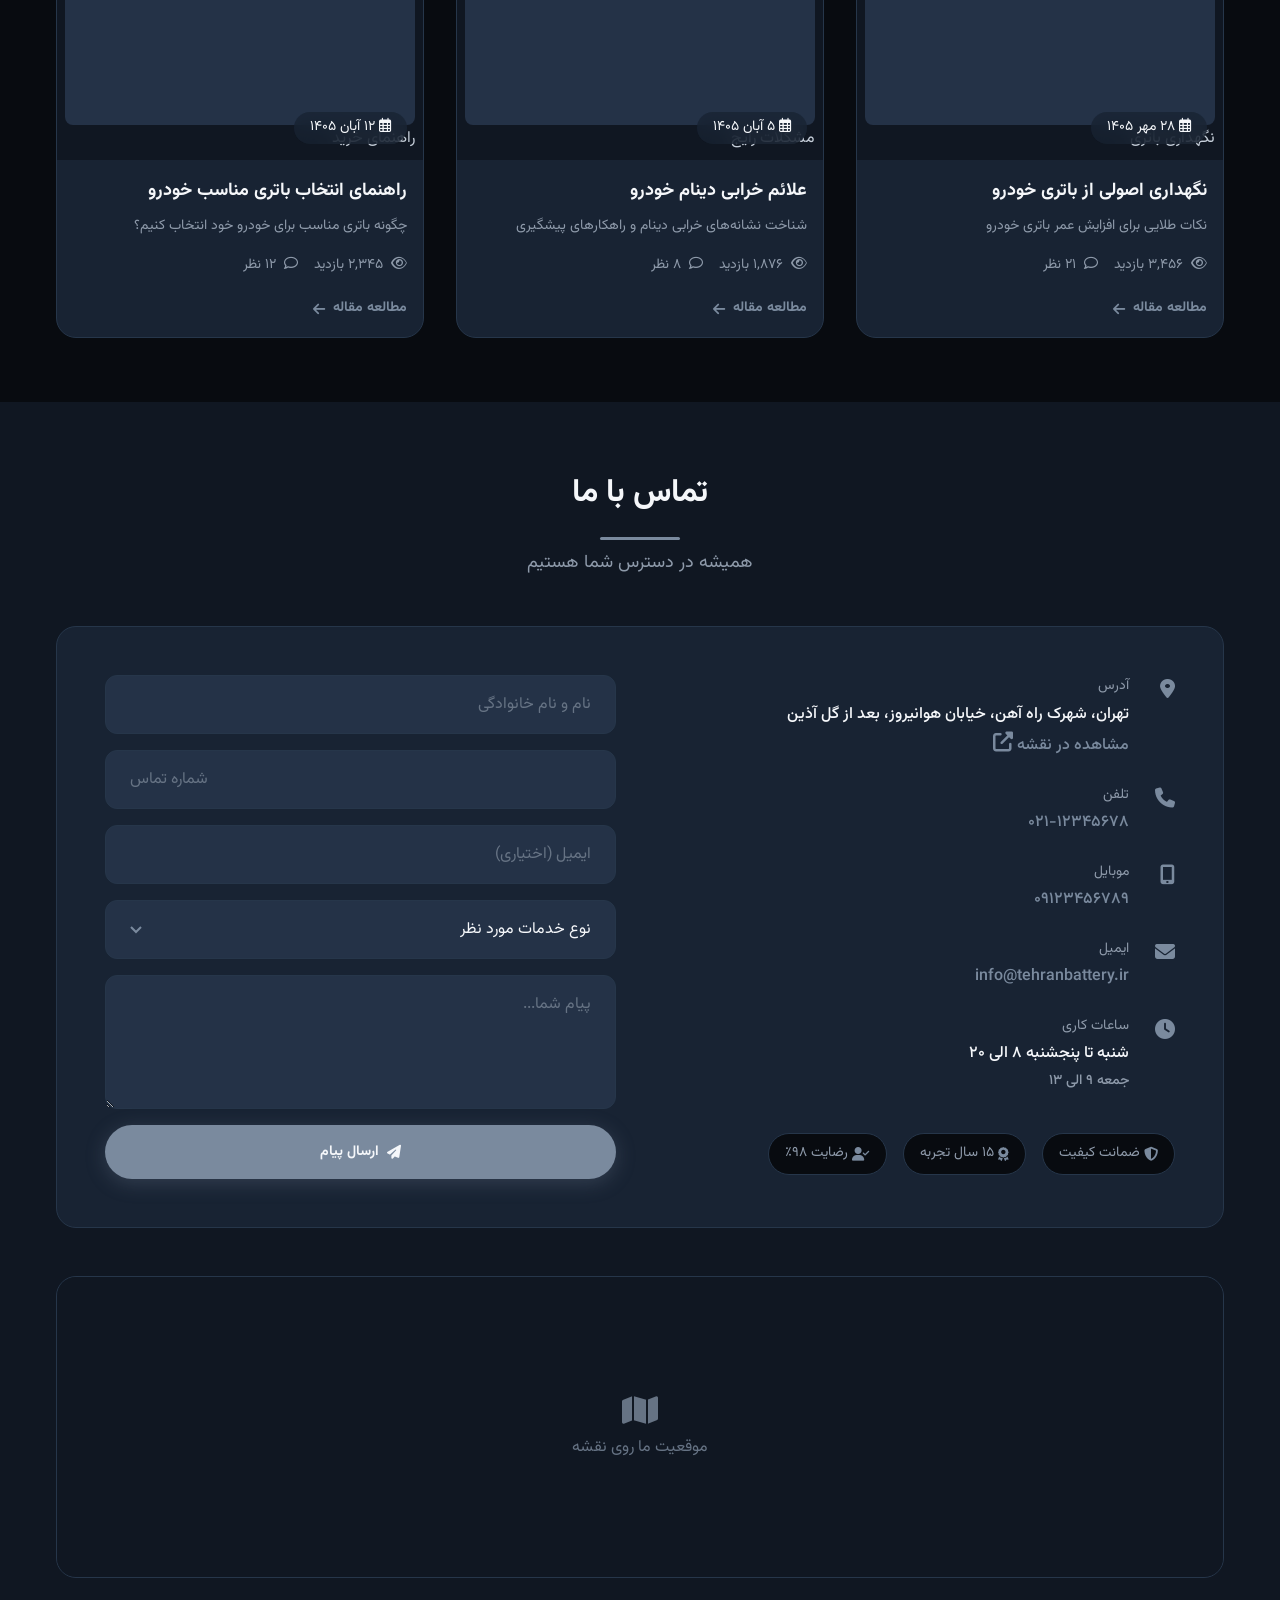
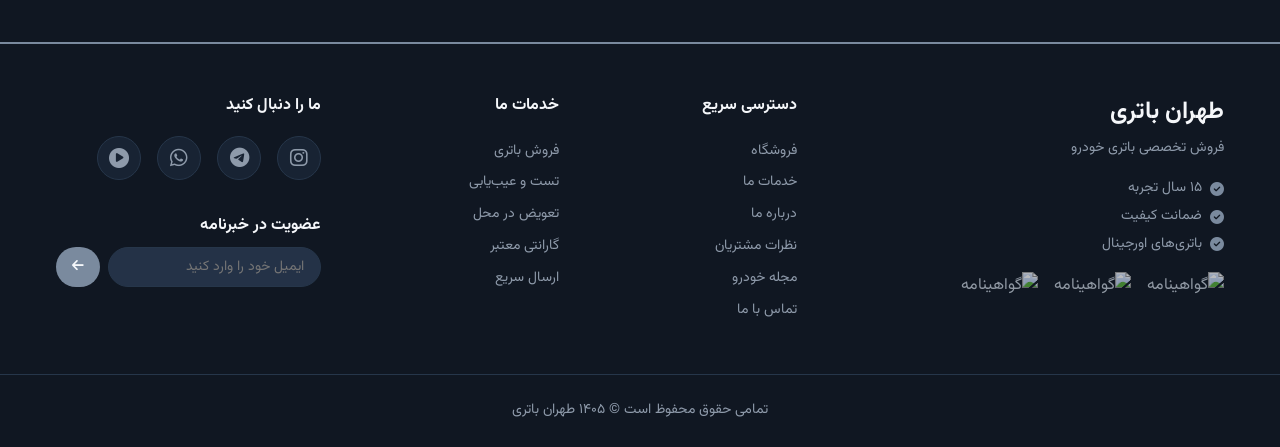
==== commit c1ef0b49: "Update index.html" ====
--- a/index.html
+++ b/index.html
@@ -592,7 +592,7 @@
                         <div>
                             <h4>آدرس</h4>
                             <p>تهران، شهرک راه آهن، خیابان هوانیروز، بعد از گل آذین</p>
-                            <a href="https://maps.google.com/?q=تهران+شهرک+راه+آهن+خیابان+هوانیروز+بعد+از+گل+آذین" target="_blank" class="contact-link">مشاهده در نقشه <i class="fas fa-external-link-alt"></i></a>
+                            <a href="https://www.google.com/maps/place/طهران+باتری/@35.744618,51.233289,17z" target="_blank" class="contact-link">مشاهده در نقشه <i class="fas fa-external-link-alt"></i></a>
                         </div>
                     </div>
                     <div class="contact-item">
@@ -639,23 +639,40 @@
                         </div>
                     </div>
                 </div>
+                
+                <!-- ===== فرم تماس ===== -->
                 <form id="contactForm" class="contact-form">
-                    <!-- ... فرم بدون تغییر ... -->
+                    <input type="text" placeholder="نام و نام خانوادگی" required>
+                    <input type="tel" placeholder="شماره تماس" required>
+                    <input type="email" placeholder="ایمیل (اختیاری)">
+                    <select required>
+                        <option value="">نوع خدمات مورد نظر</option>
+                        <option value="خرید باتری">خرید باتری</option>
+                        <option value="مشاوره">مشاوره رایگان</option>
+                        <option value="تعویض">تعویض باتری در محل</option>
+                        <option value="عیب‌یابی">عیب‌یابی باتری</option>
+                    </select>
+                    <textarea rows="4" placeholder="پیام شما..." required></textarea>
+                    <button type="submit" class="btn-primary">
+                        <i class="fas fa-paper-plane"></i>
+                        ارسال پیام
+                    </button>
                 </form>
             </div>
             
+            <!-- ===== نقشه ===== -->
             <div class="map-container">
                 <div class="map-placeholder">
                     <i class="fas fa-map"></i>
-                    <p>نقشه تعاملی</p>
+                    <p>موقعیت ما روی نقشه</p>
                     <iframe 
-                        src="https://www.google.com/maps/embed?pb=!1m18!1m12!1m3!1d3239.123456!2d51.123456!3d35.123456!2m3!1f0!2f0!3f0!3m2!1i1024!2i768!4f13.1!3m3!1m2!1s0x0%3A0x0!2zMzXCsDA3JzI0LjQiTiA1McKwMDcnMjQuNCJF!5e0!3m2!1sen!2sir!4v1234567890" 
+                        src="https://www.google.com/maps/embed?pb=!1m18!1m12!1m3!1d962.7379822310608!2d51.23328861589863!3d35.74461846443552!2m3!1f0!2f0!3f0!3m2!1i1024!2i768!4f13.1!3m3!1m2!1s0x3f8de5006b1e9141%3A0x7423ab6044c76b9b!2z2KfYqtmIINmF2qnYp9mG24zaqSDZiCDYqNix2YIg2LfZh9ix2KfZhiDYqNin2KrYsduM!5e0!3m2!1sen!2s!4v1787347441555!5m2!1sen!2s" 
                         width="100%" 
                         height="300" 
                         style="border:0;" 
                         allowfullscreen="" 
                         loading="lazy" 
-                        referrerpolicy="no-referrer-when-downgrade"
+                        referrerpolicy="strict-origin-when-cross-origin"
                         title="موقعیت طهران باتری روی نقشه">
                     </iframe>
                 </div>
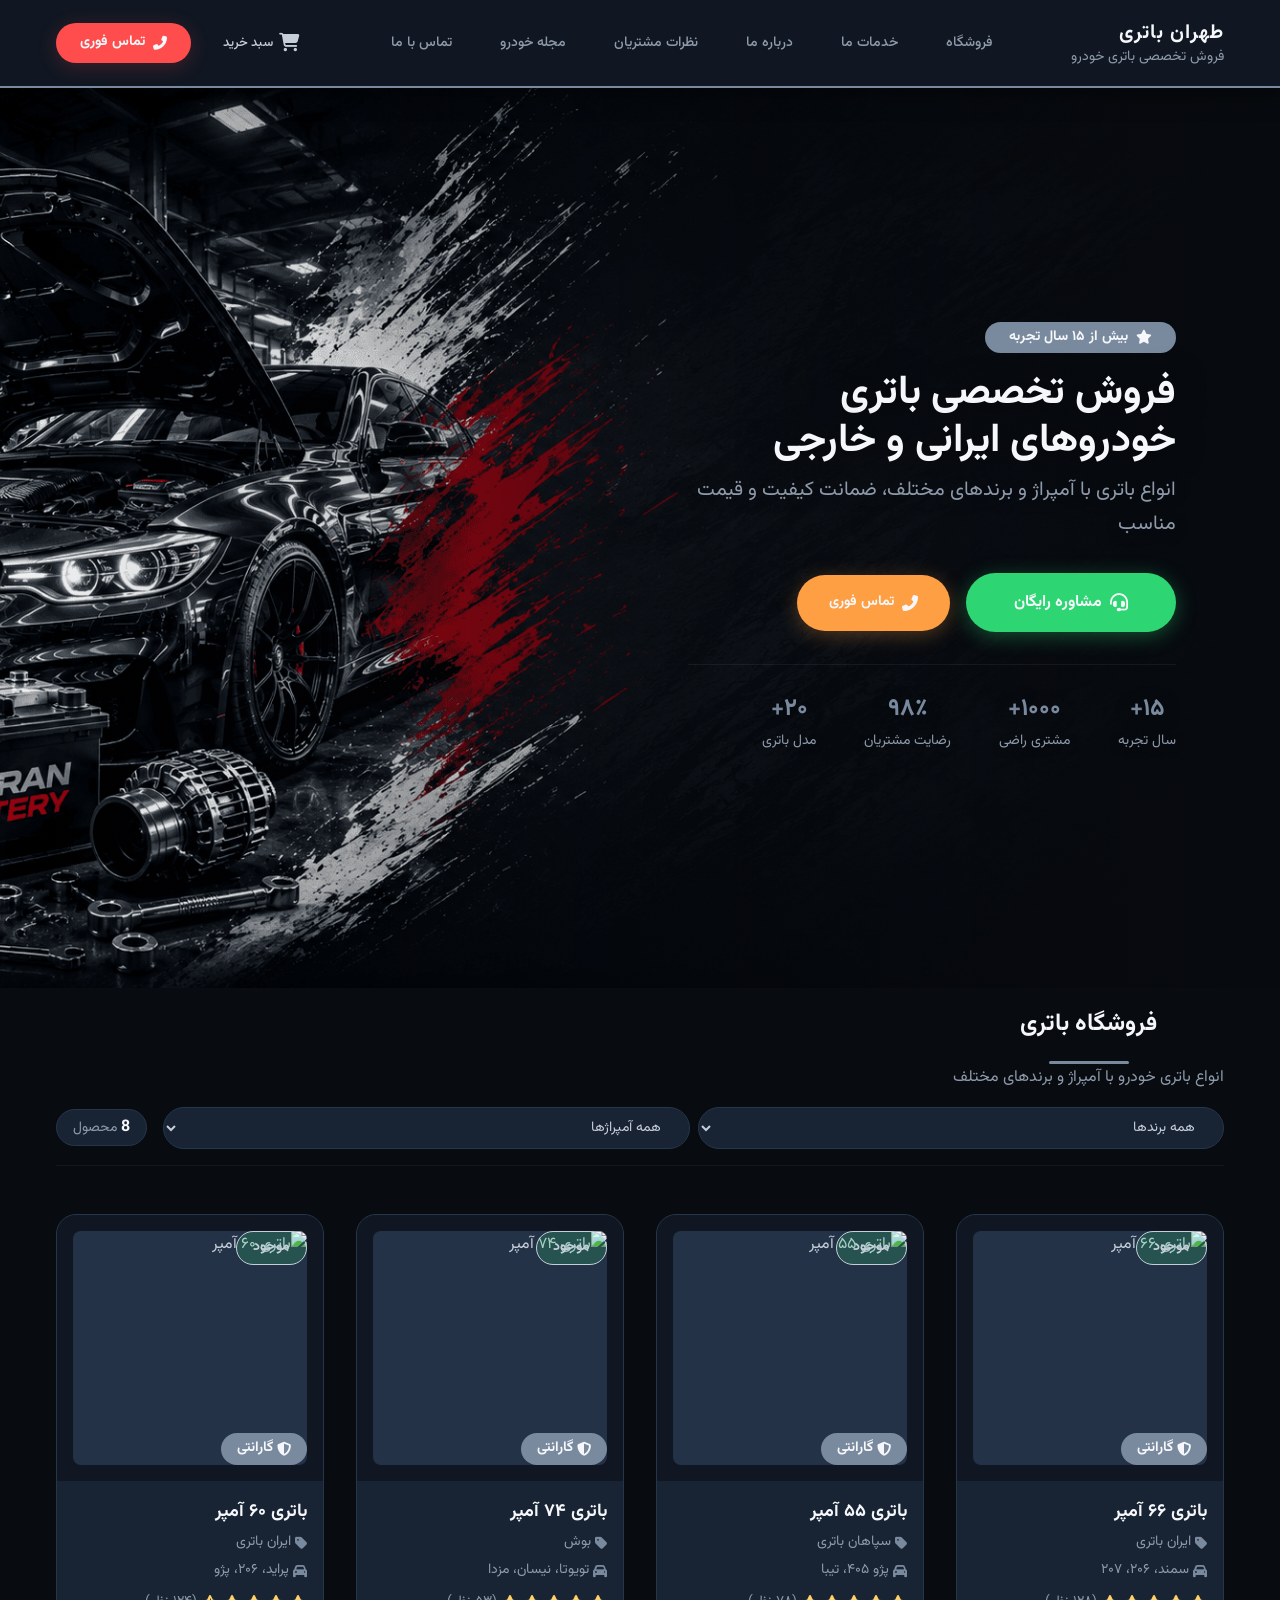
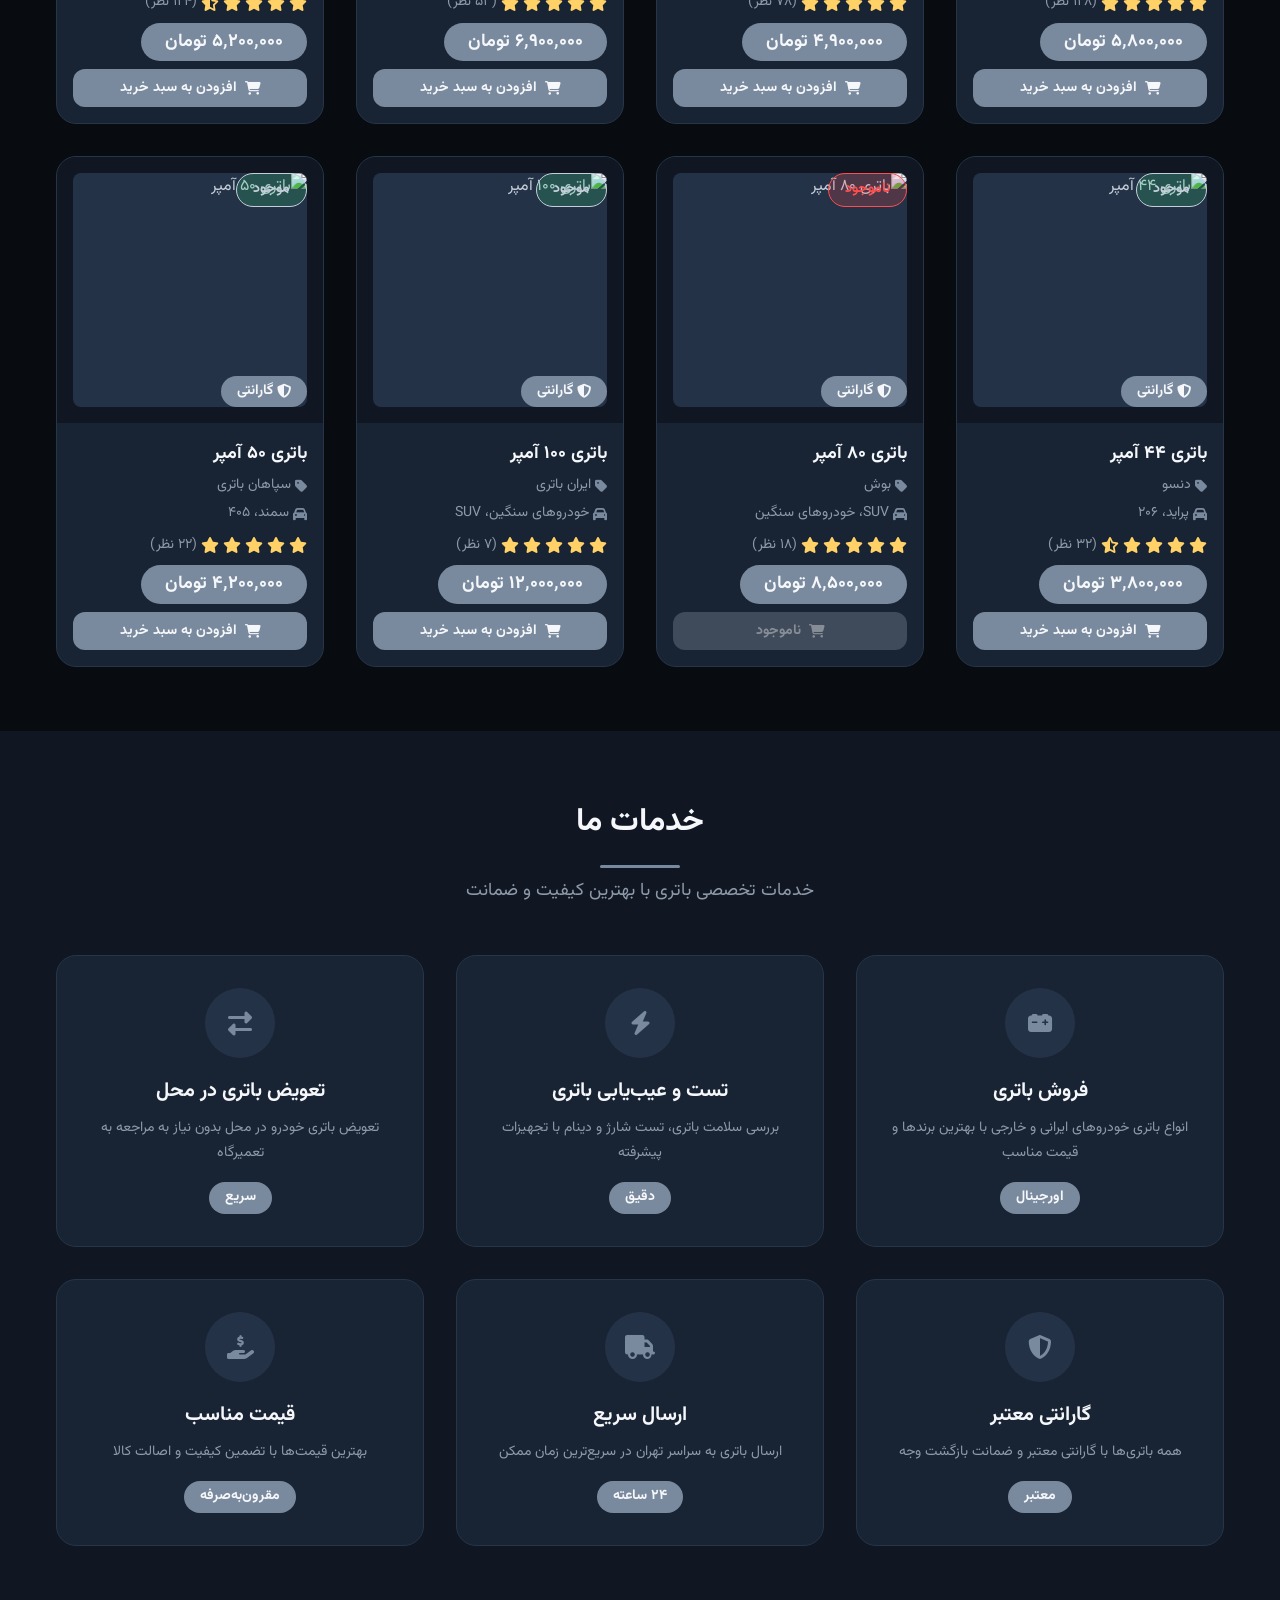
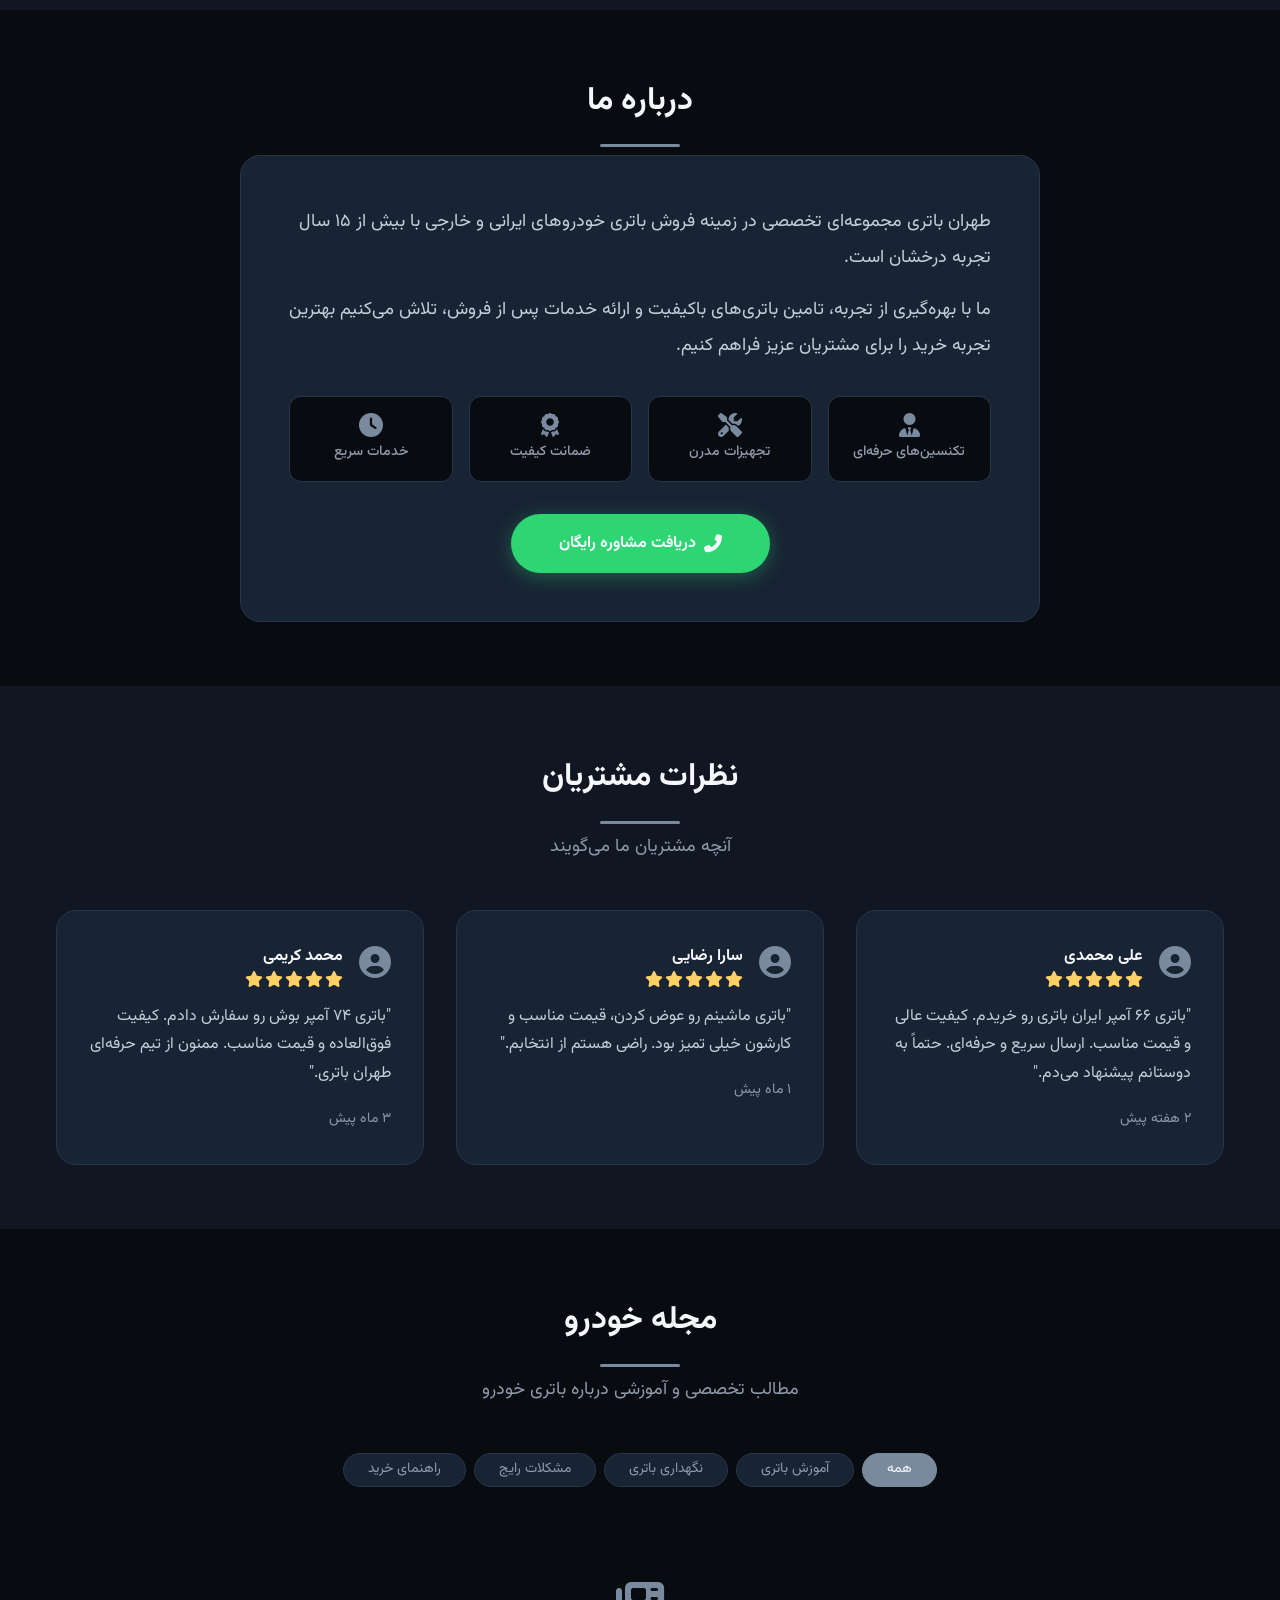
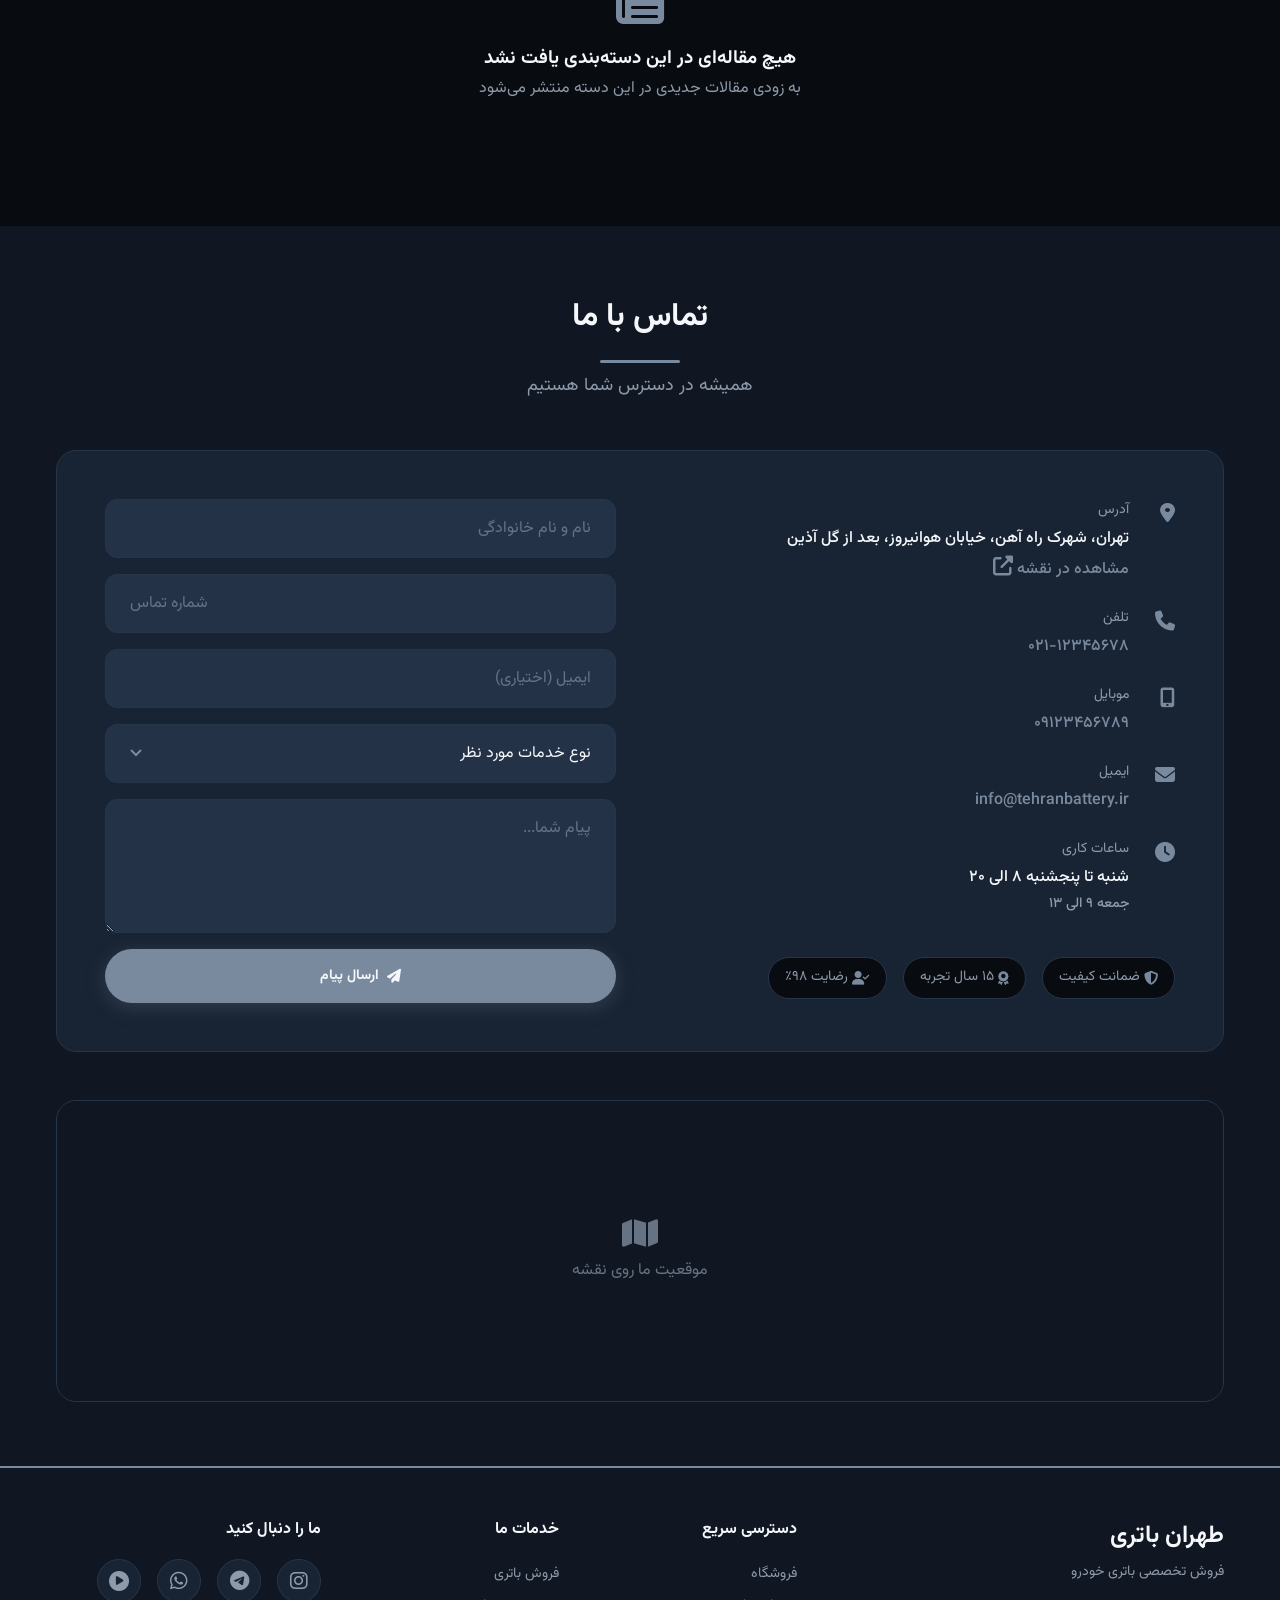
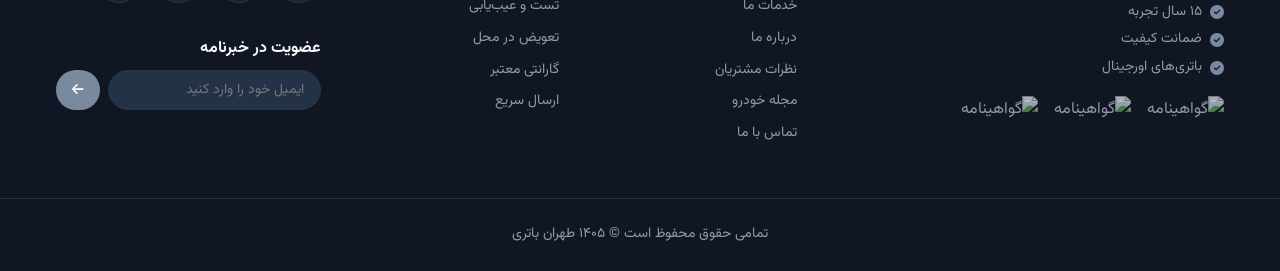
==== commit 6fa0ea4f: "Update index.html" ====
--- a/index.html
+++ b/index.html
@@ -807,6 +807,7 @@
             filterAmp.addEventListener('change', filterProducts);
         });
     </script>
-    
+    <!-- ===== مجله خودرو ===== -->
+<script src="js/blog.js"></script>
 </body>
 </html>
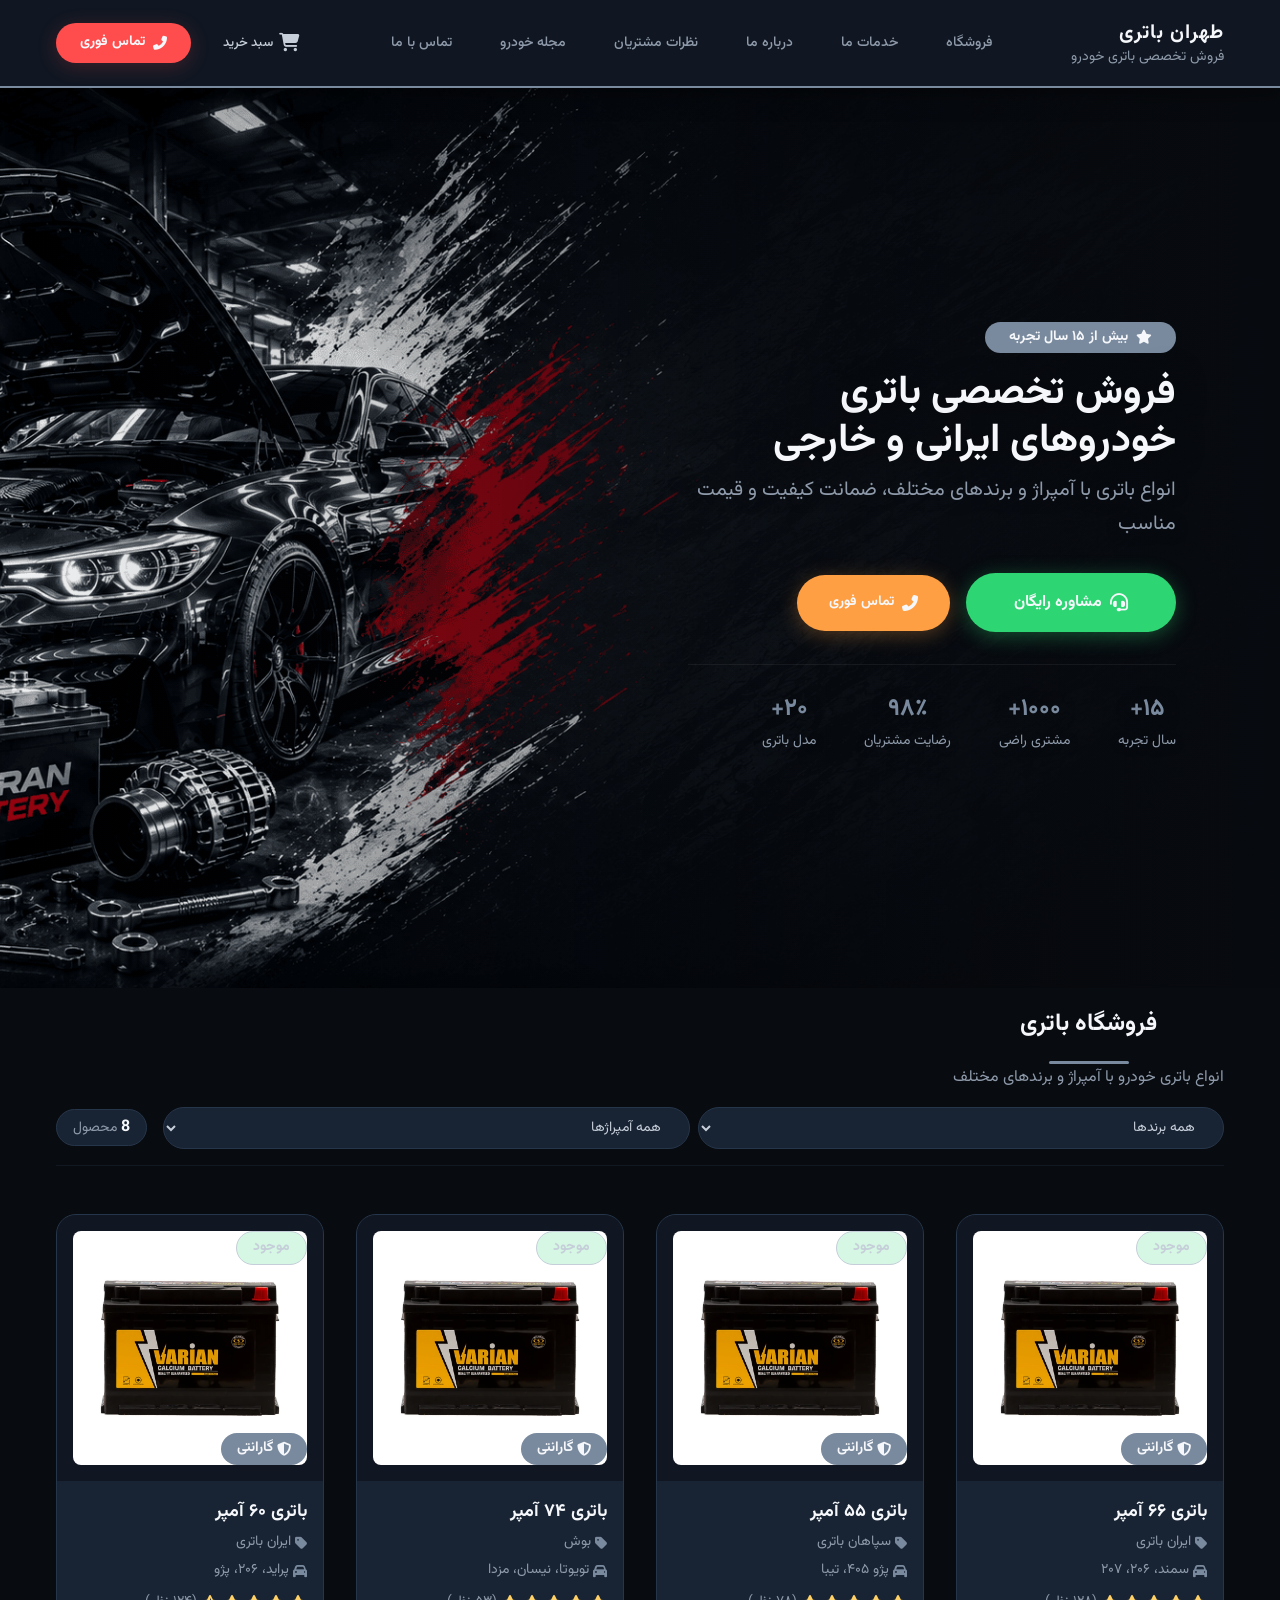
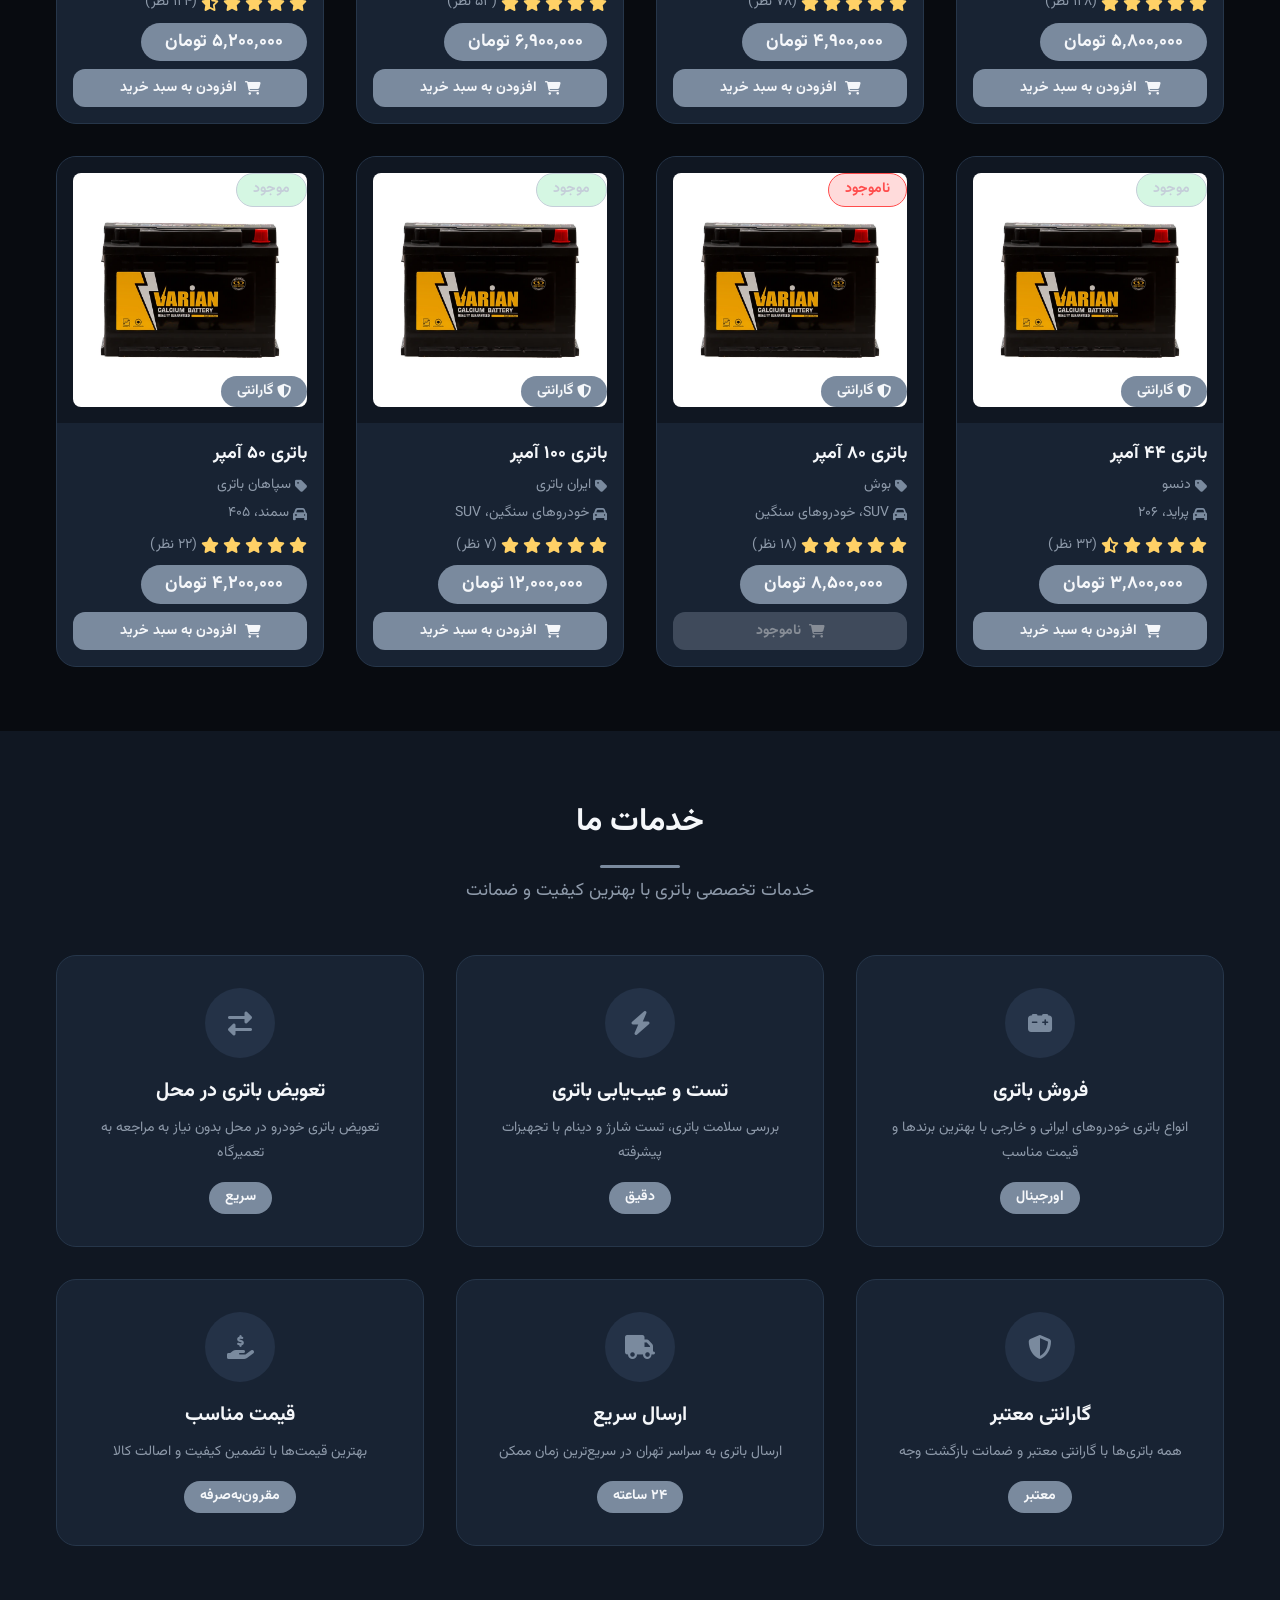
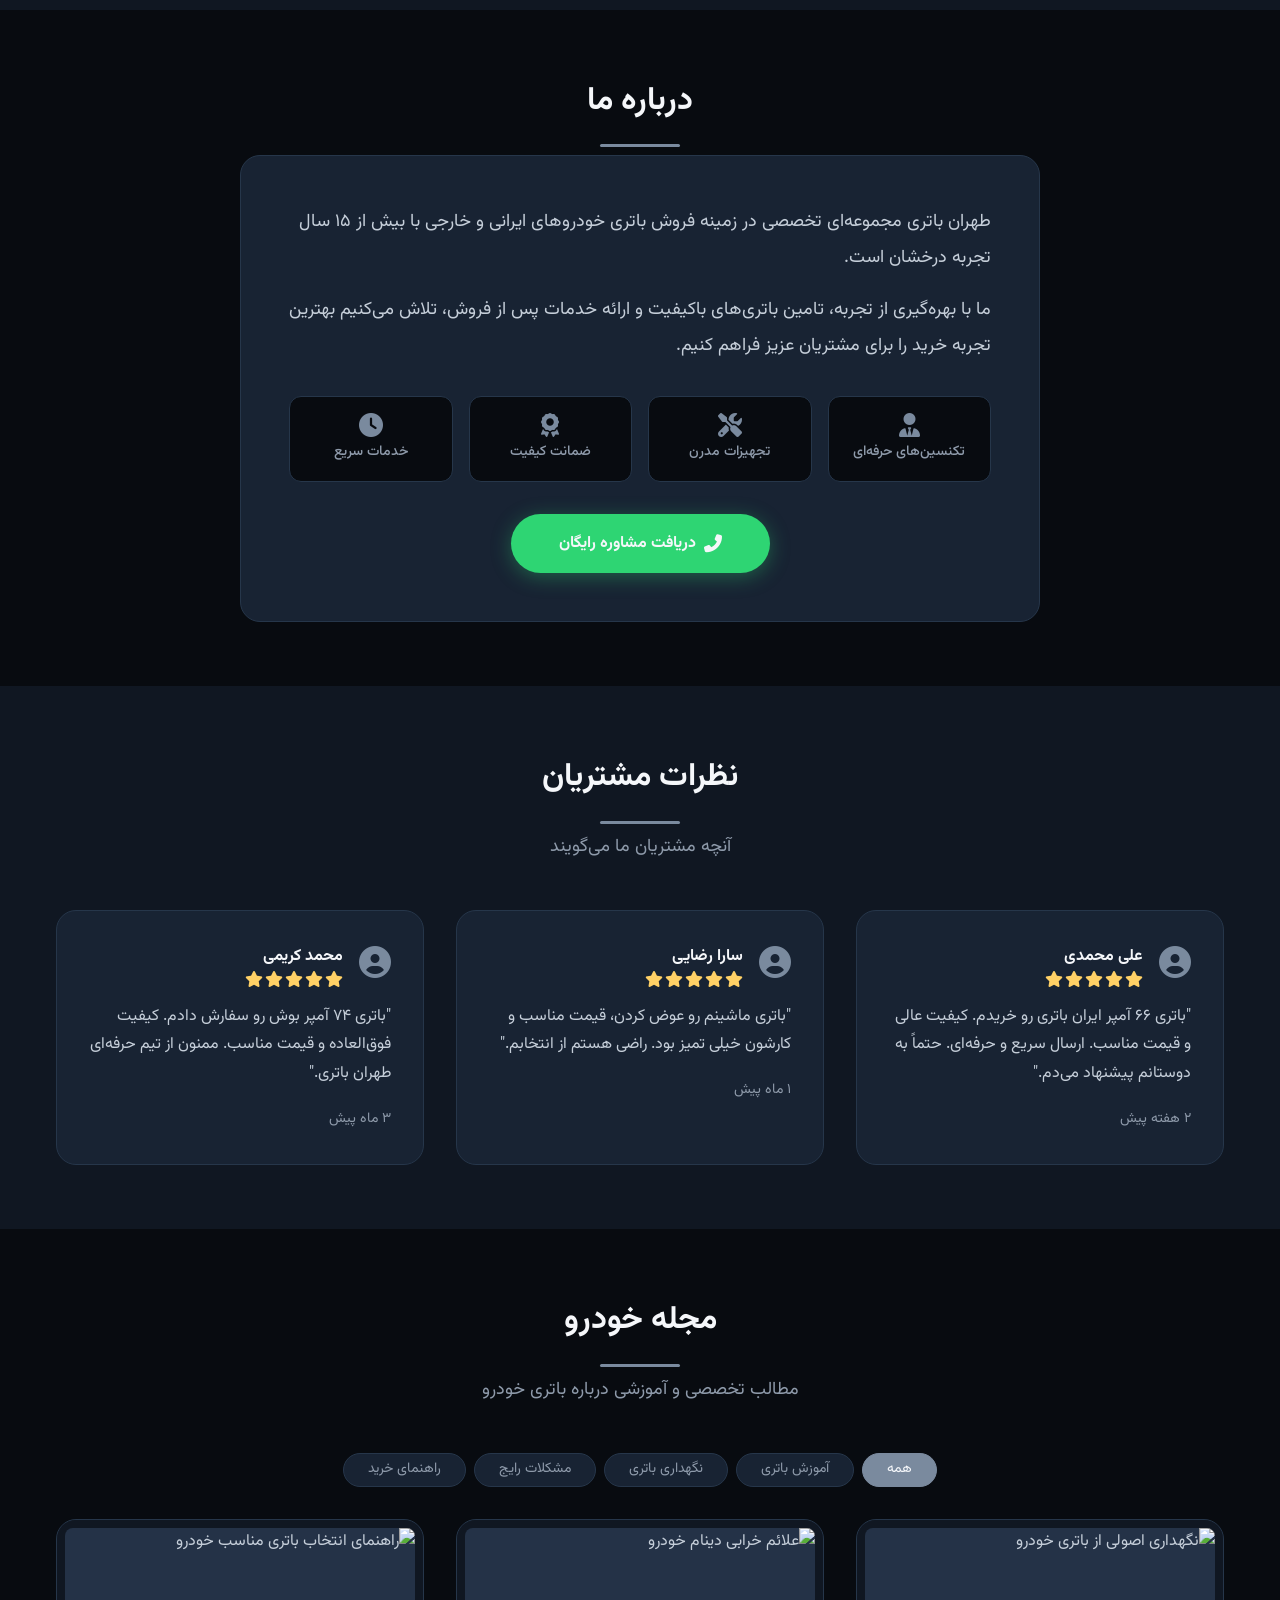
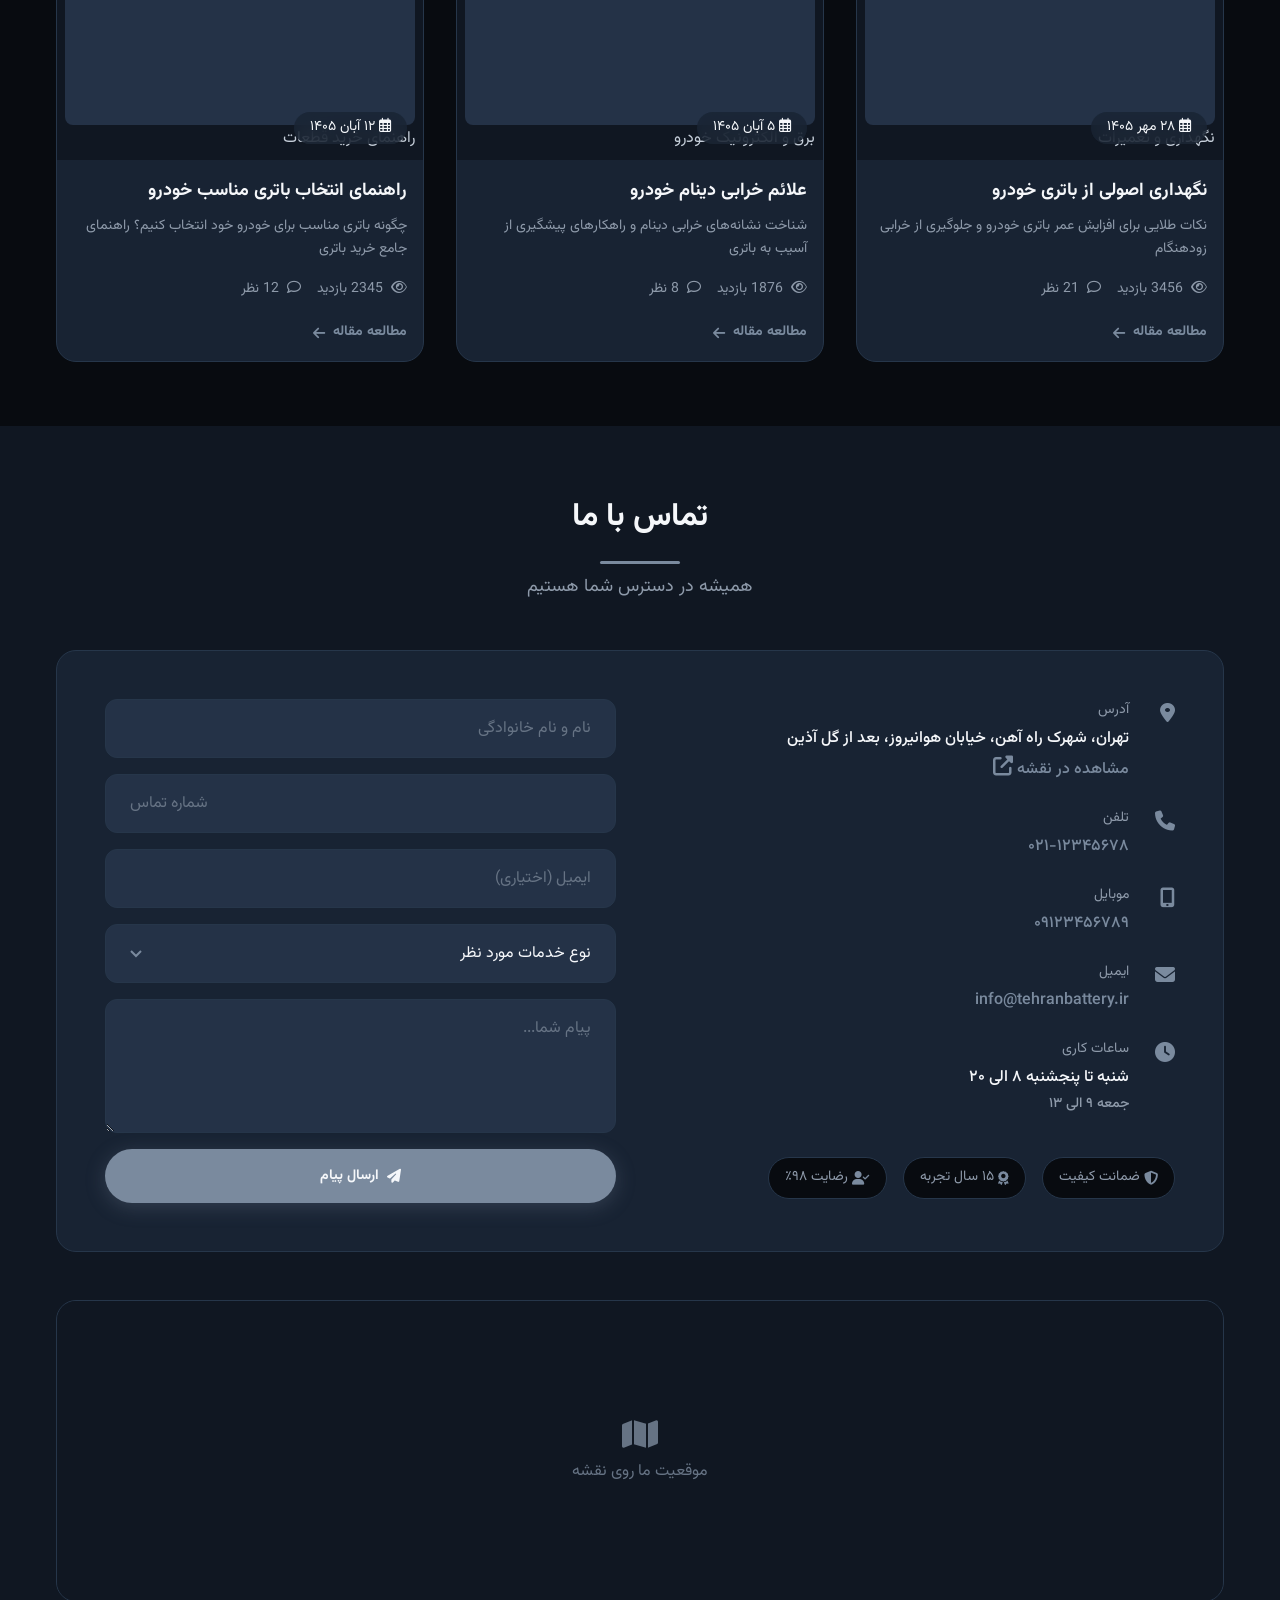
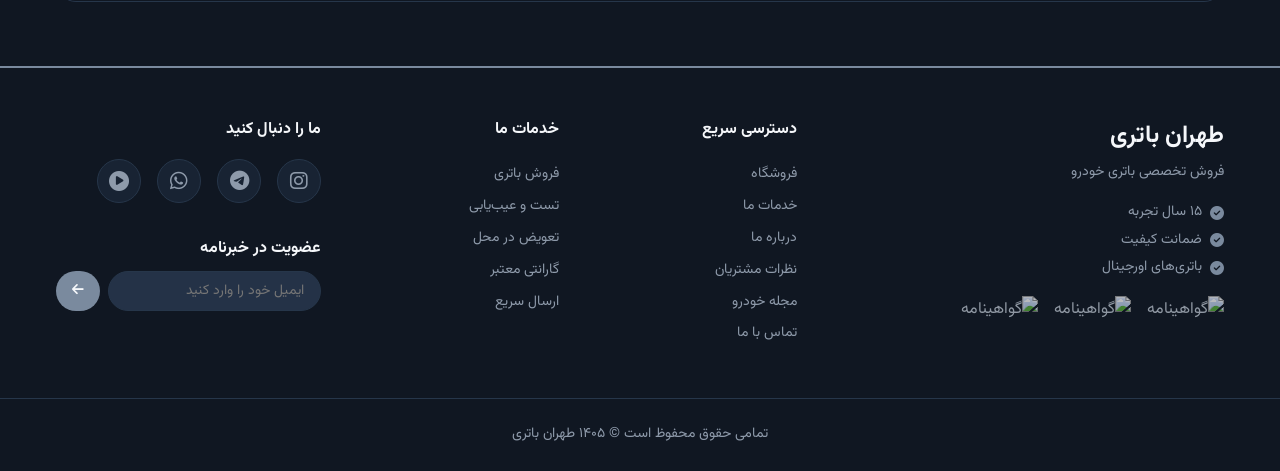
==== commit 02d6a35c: "Update index.html" ====
--- a/index.html
+++ b/index.html
@@ -6,7 +6,7 @@
     
     <!-- ===== SEO Meta Tags ===== -->
     <title>طهران باتری | فروش تخصصی باتری خودرو</title>
-    <meta name="description" content="فروش تخصصی باتری خودروهای ایرانی و خارجی، انواع باتری با آمپراژ و برندهای مختلف، ضمانت کیفیت و قیمت مناسب">
+    <meta name="description" content="فروش تخصصی باتری خودروهای ایرانی و خارجی، انواع باتری با آمپراژ و برندهای مختلف، ضمانت کیفیت و قیمت">
     <meta name="keywords" content="باتری خودرو, فروش باتری, باتری ماشین, باتری ایرانی, باتری خارجی, آمپراژ باتری">
     
     <!-- ===== Open Graph ===== -->
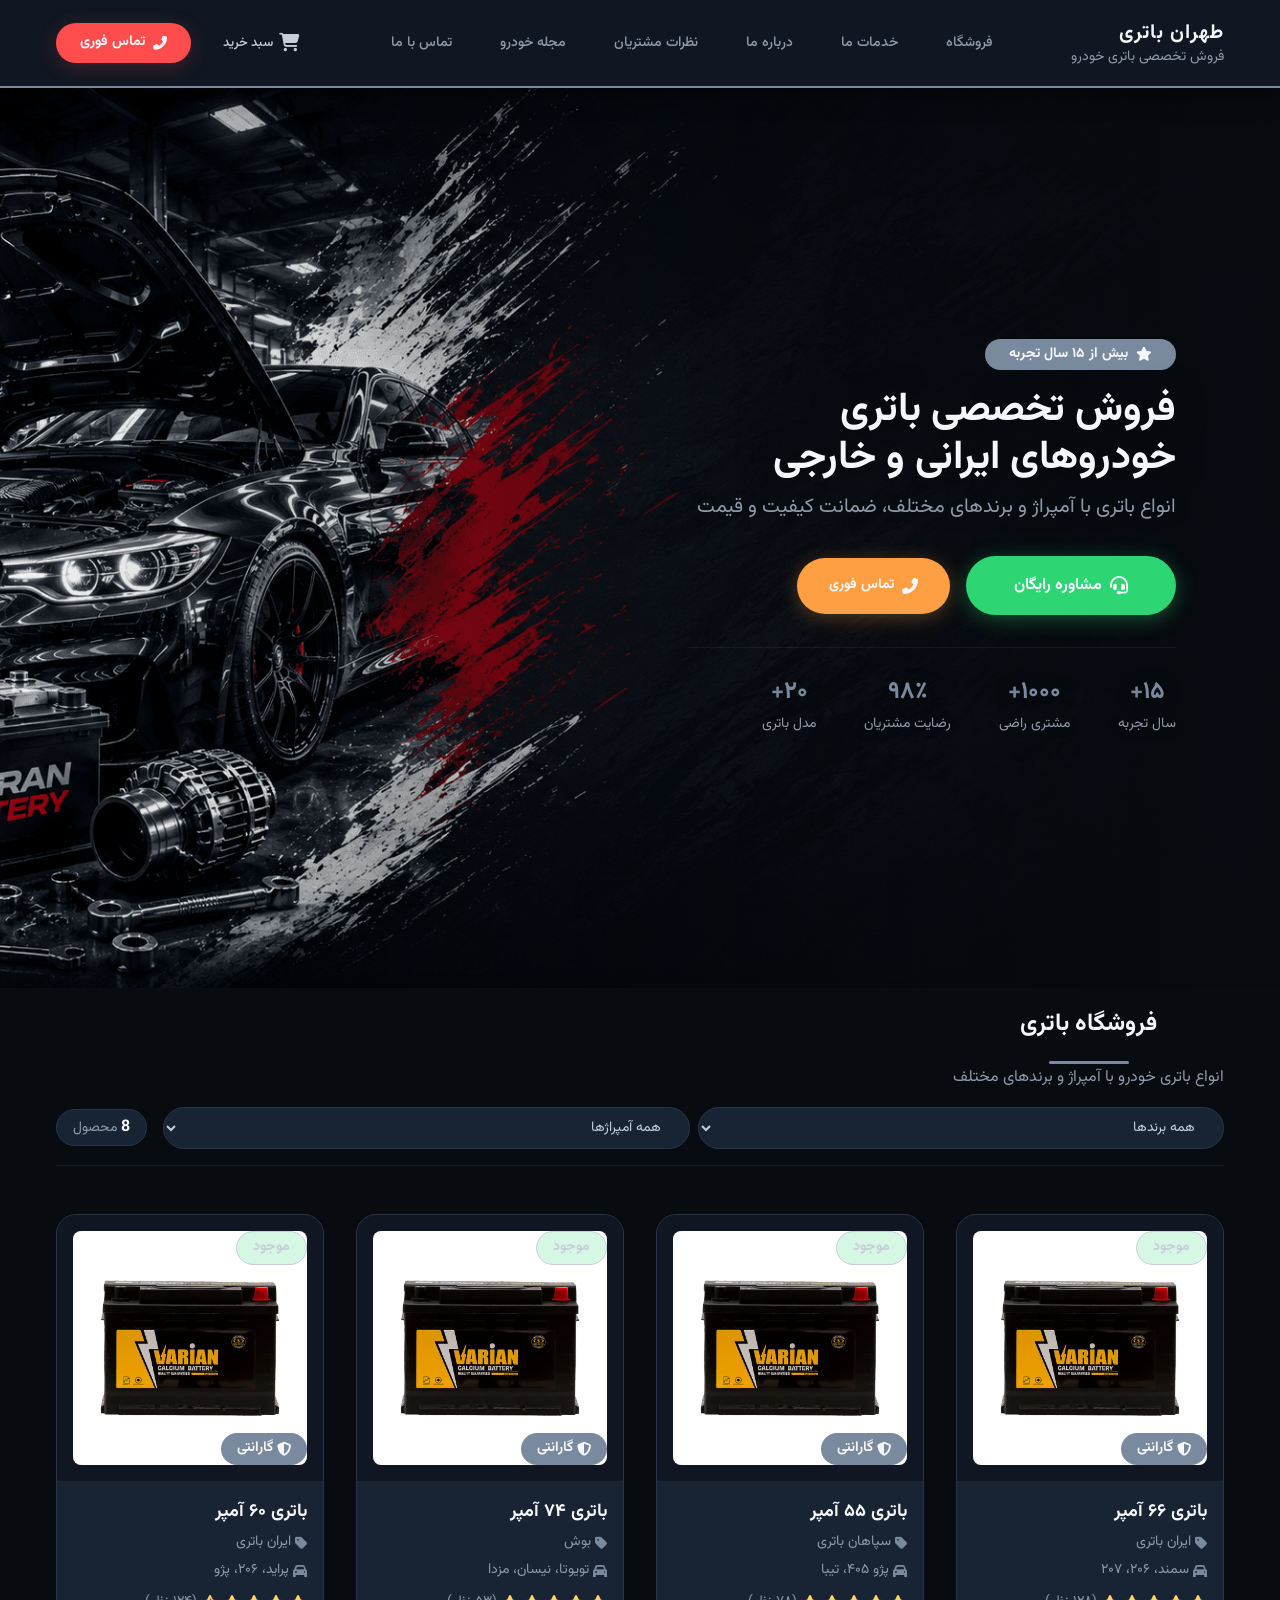
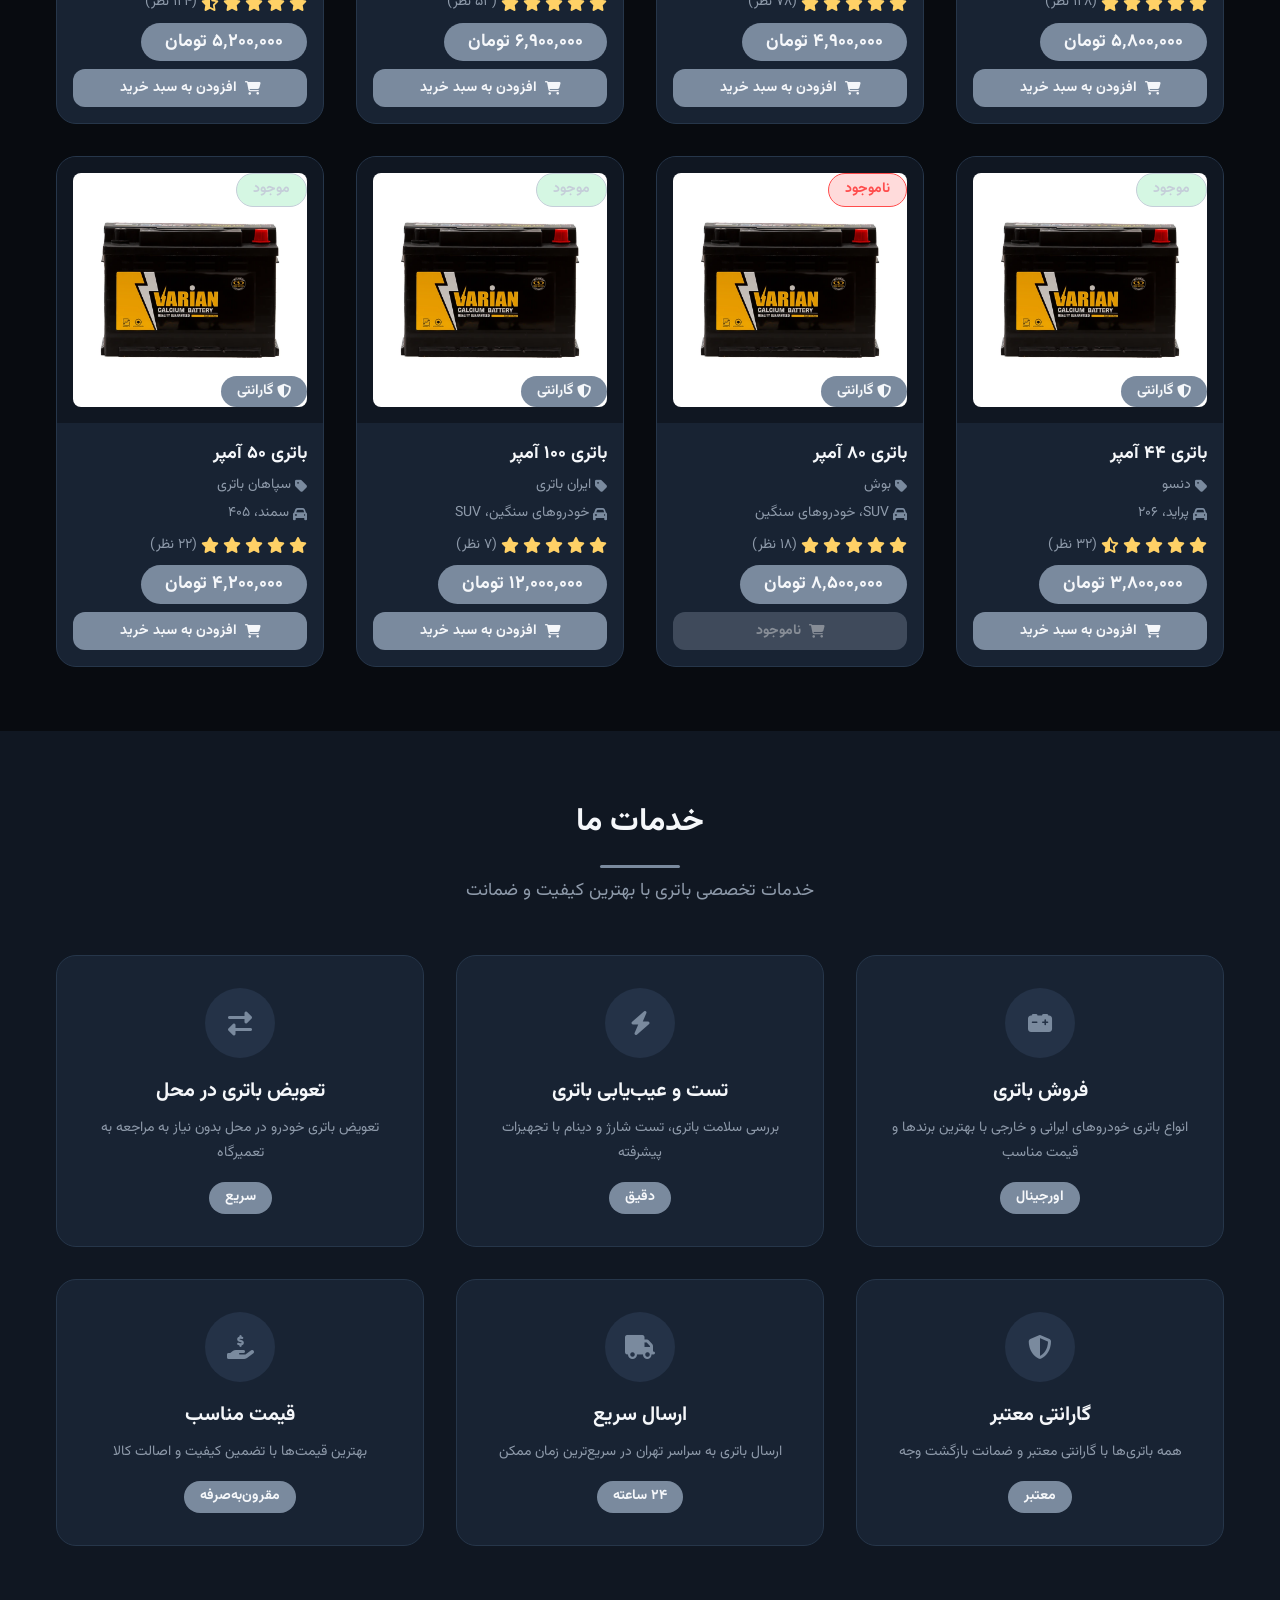
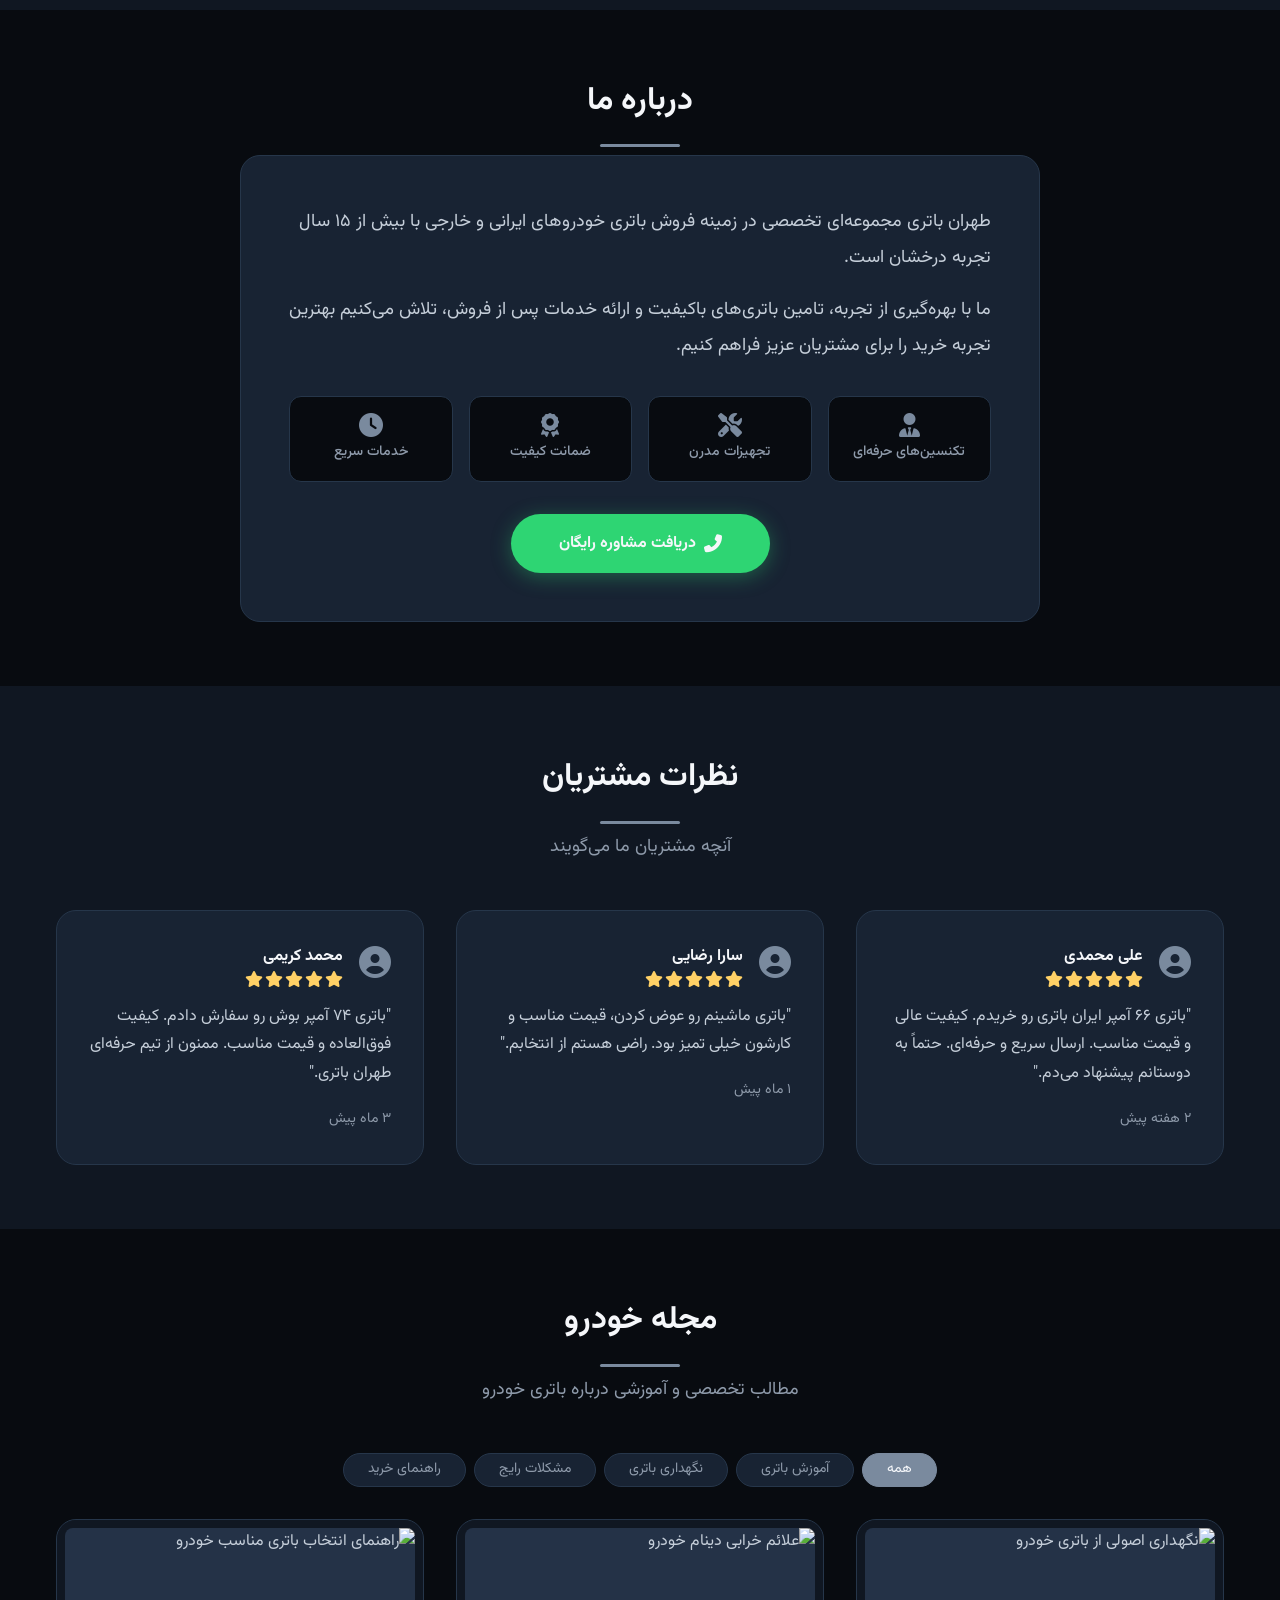
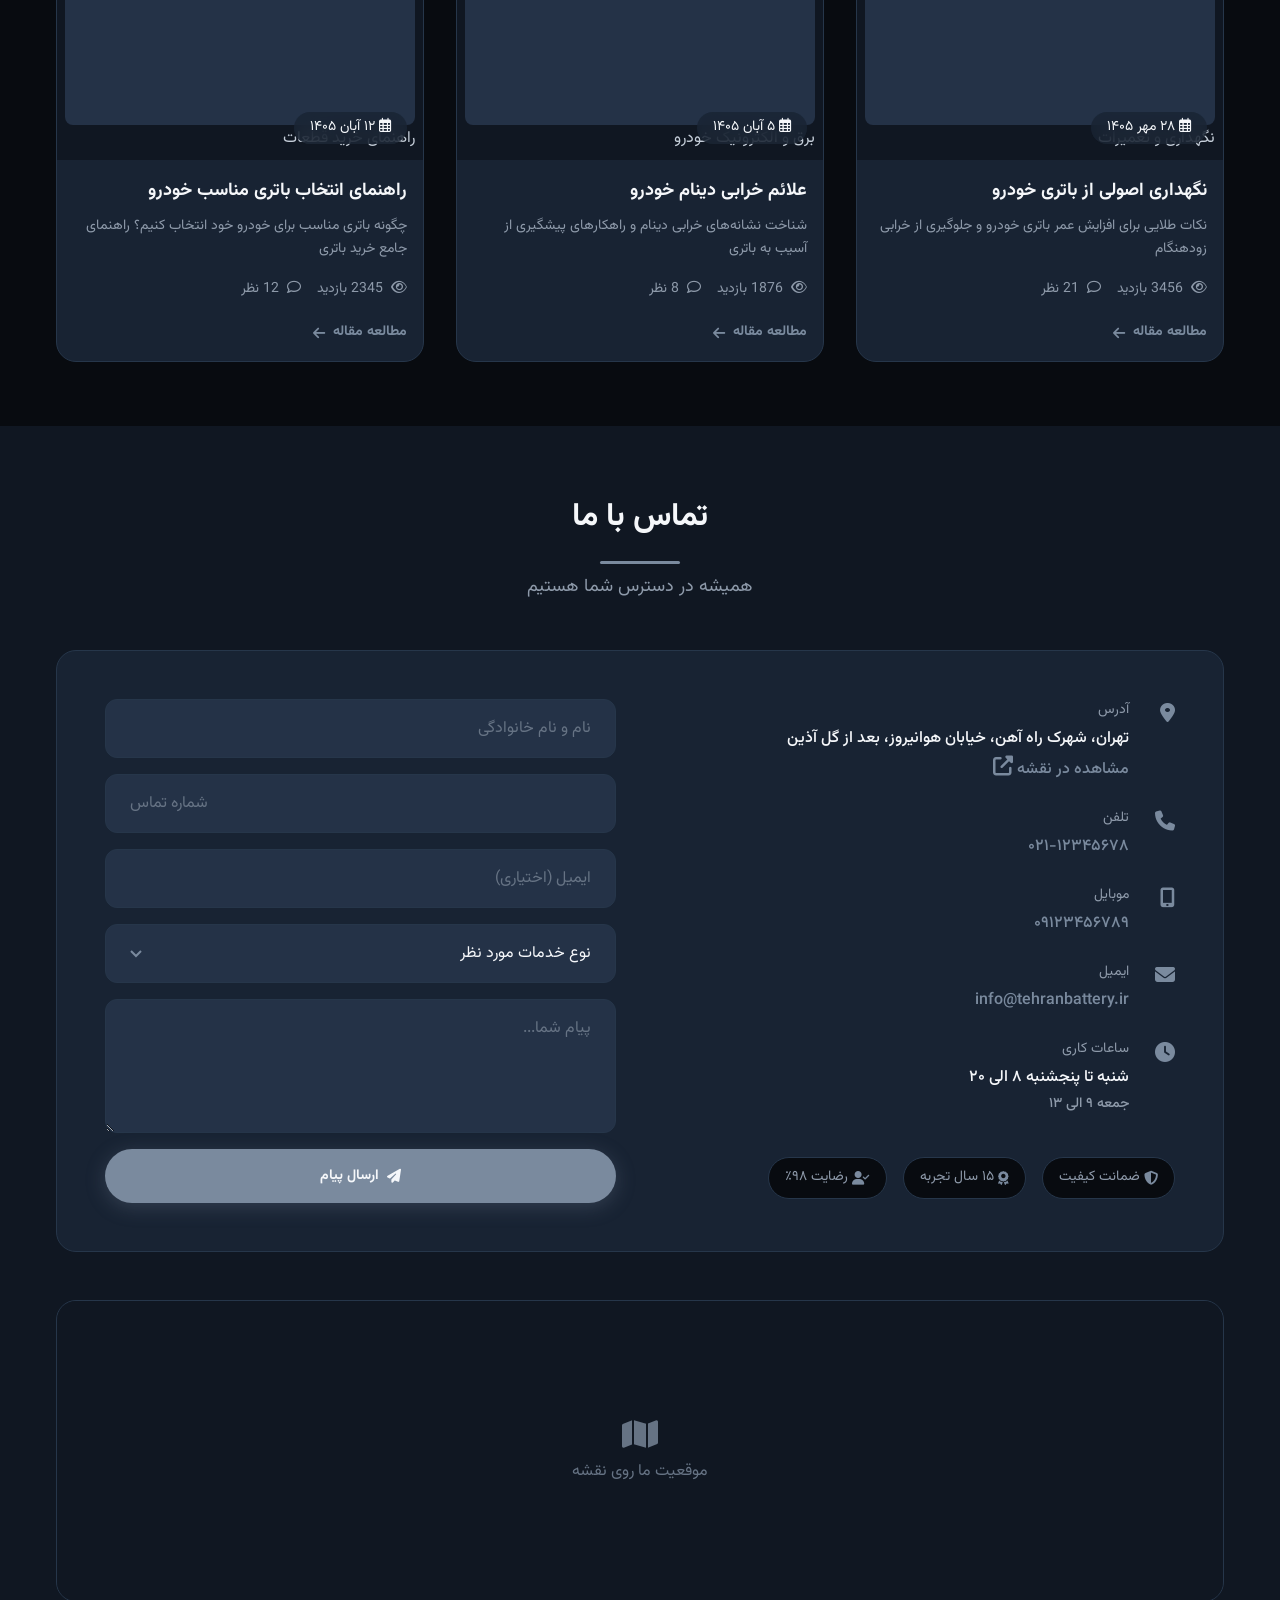
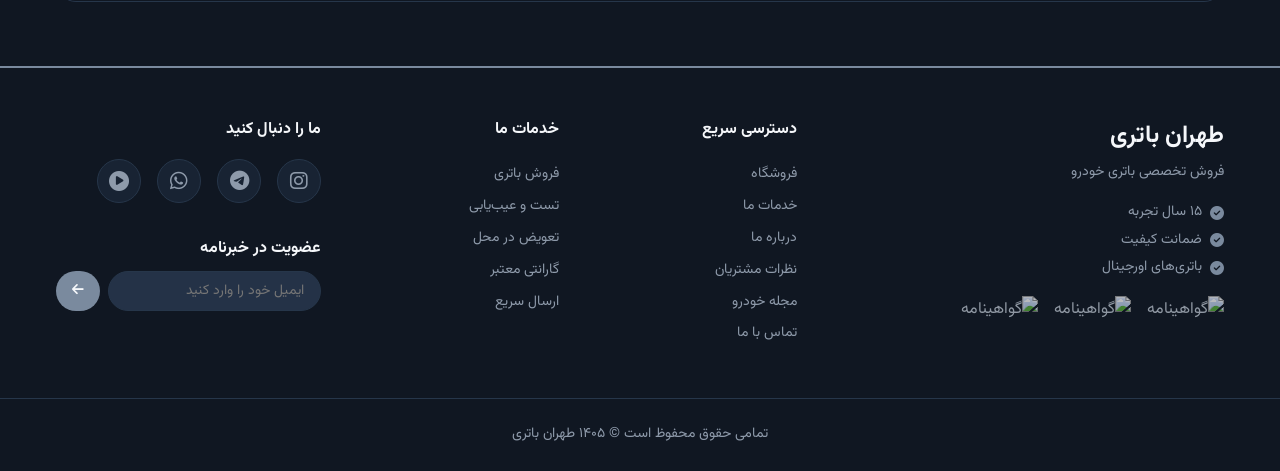
==== commit 353ec9ef: "Update index.html" ====
--- a/index.html
+++ b/index.html
@@ -273,7 +273,7 @@
                 <span>بیش از ۱۵ سال تجربه</span>
             </div>
             <h1>فروش تخصصی باتری خودروهای ایرانی و خارجی</h1>
-            <p class="subtitle">انواع باتری با آمپراژ و برندهای مختلف، ضمانت کیفیت و قیمت مناسب</p>
+            <p class="subtitle">انواع باتری با آمپراژ و برندهای مختلف، ضمانت کیفیت و قیمت</p>
             <div class="hero-cta">
                 <!-- ✅ دکمه اصلی - مشاوره رایگان (سبز) -->
                 <a href="#contact" class="btn-primary btn-consulting">
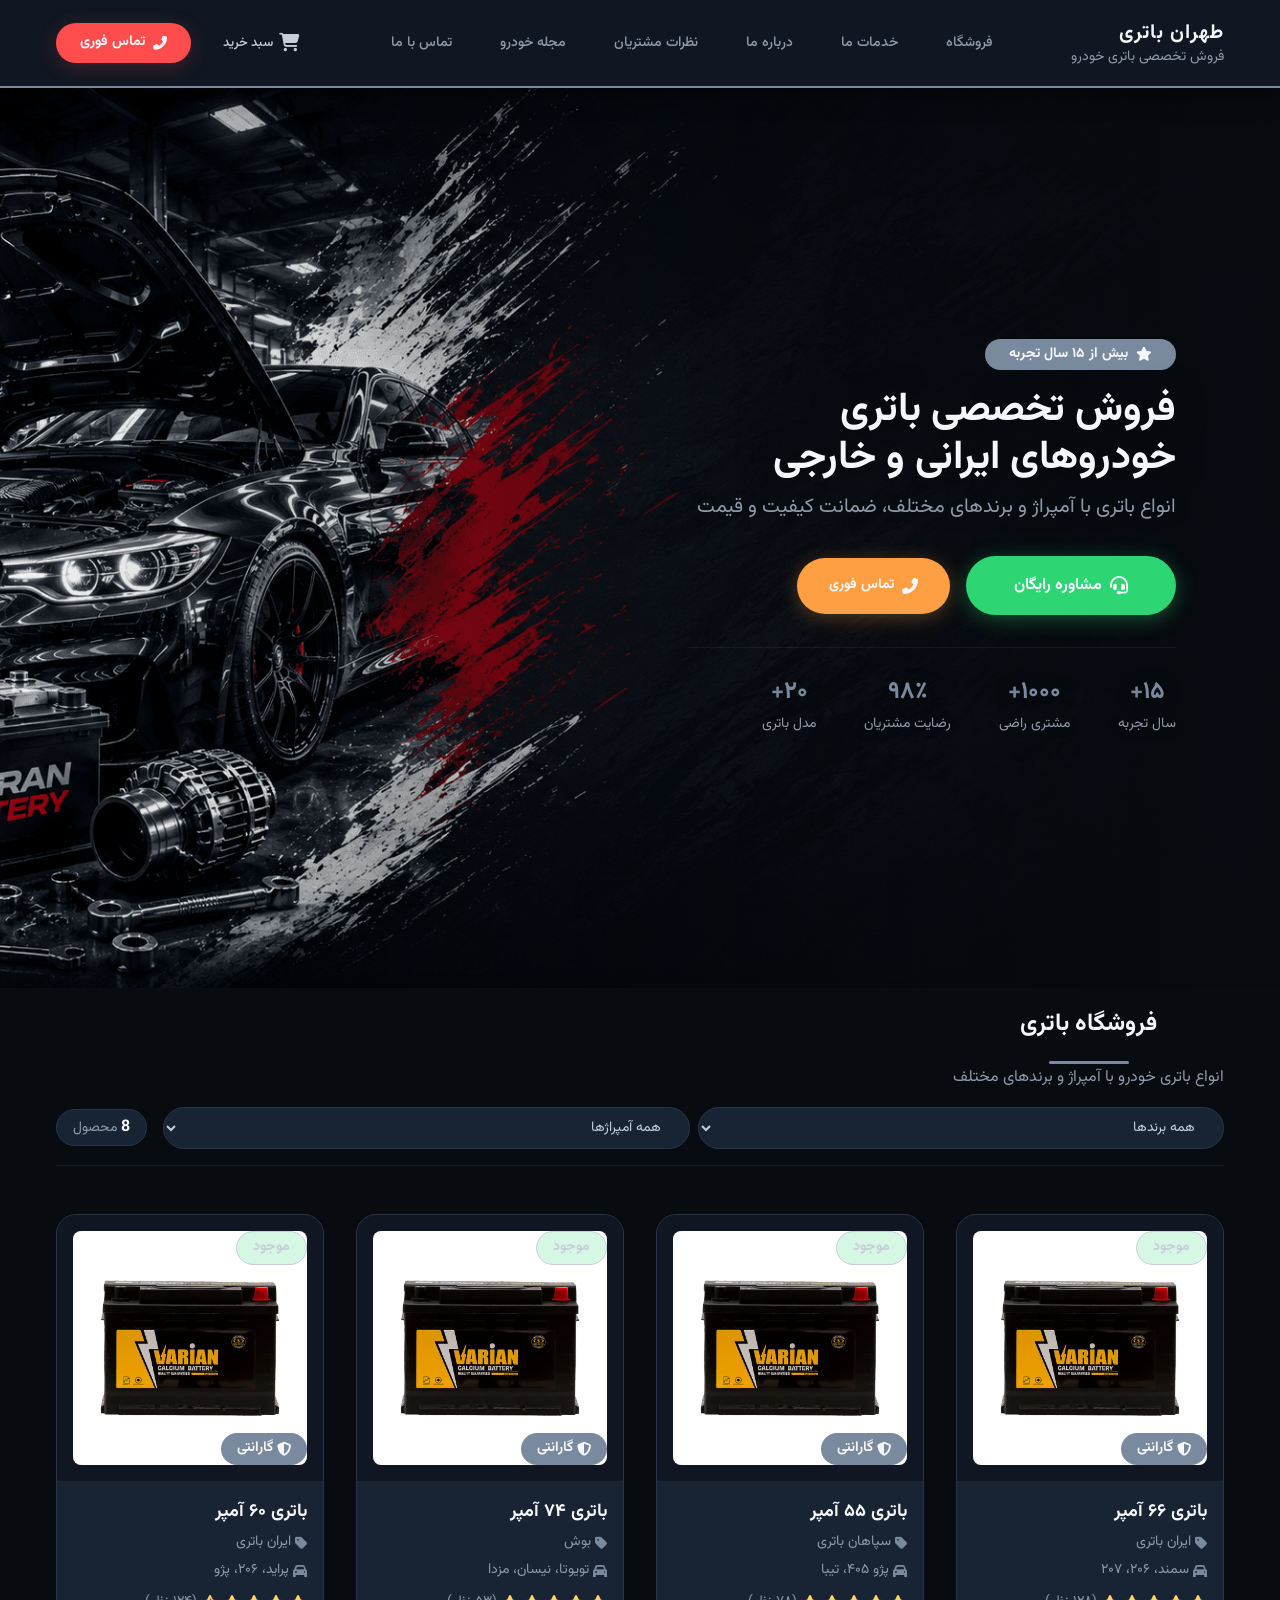
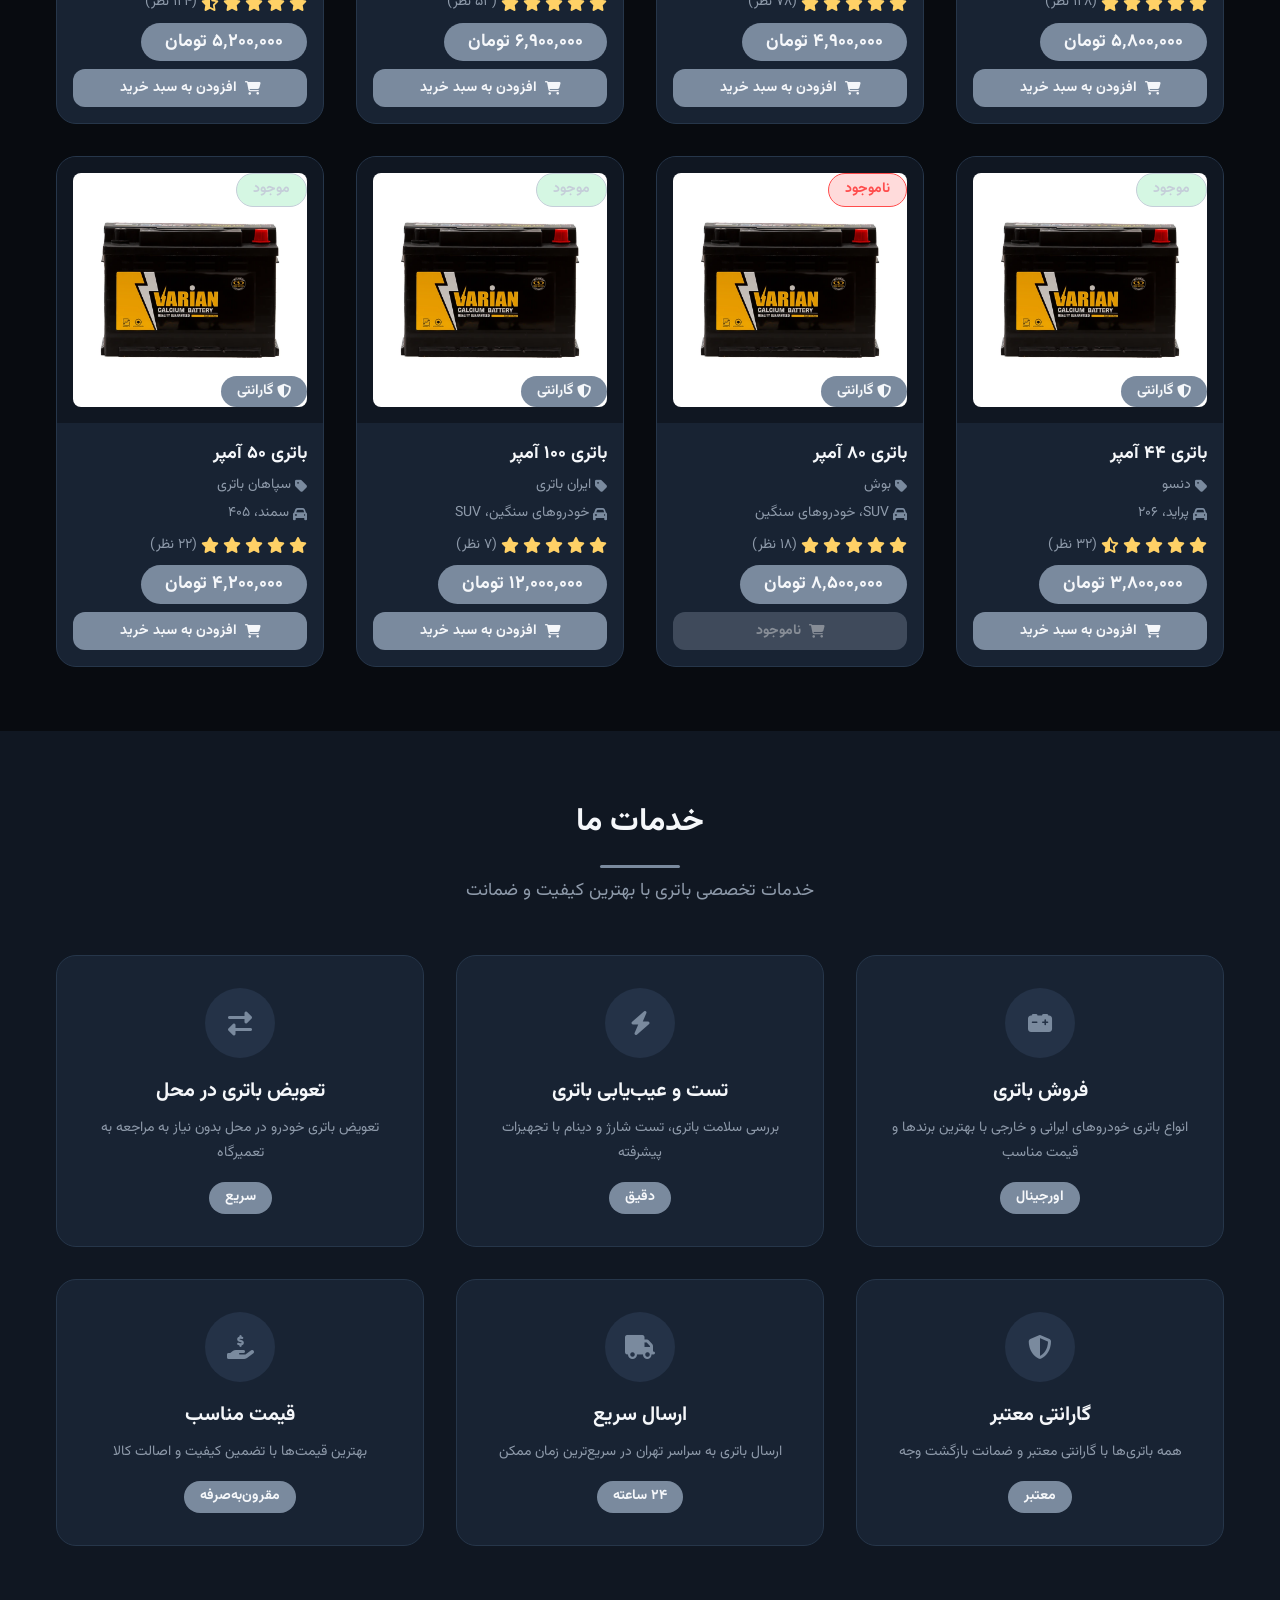
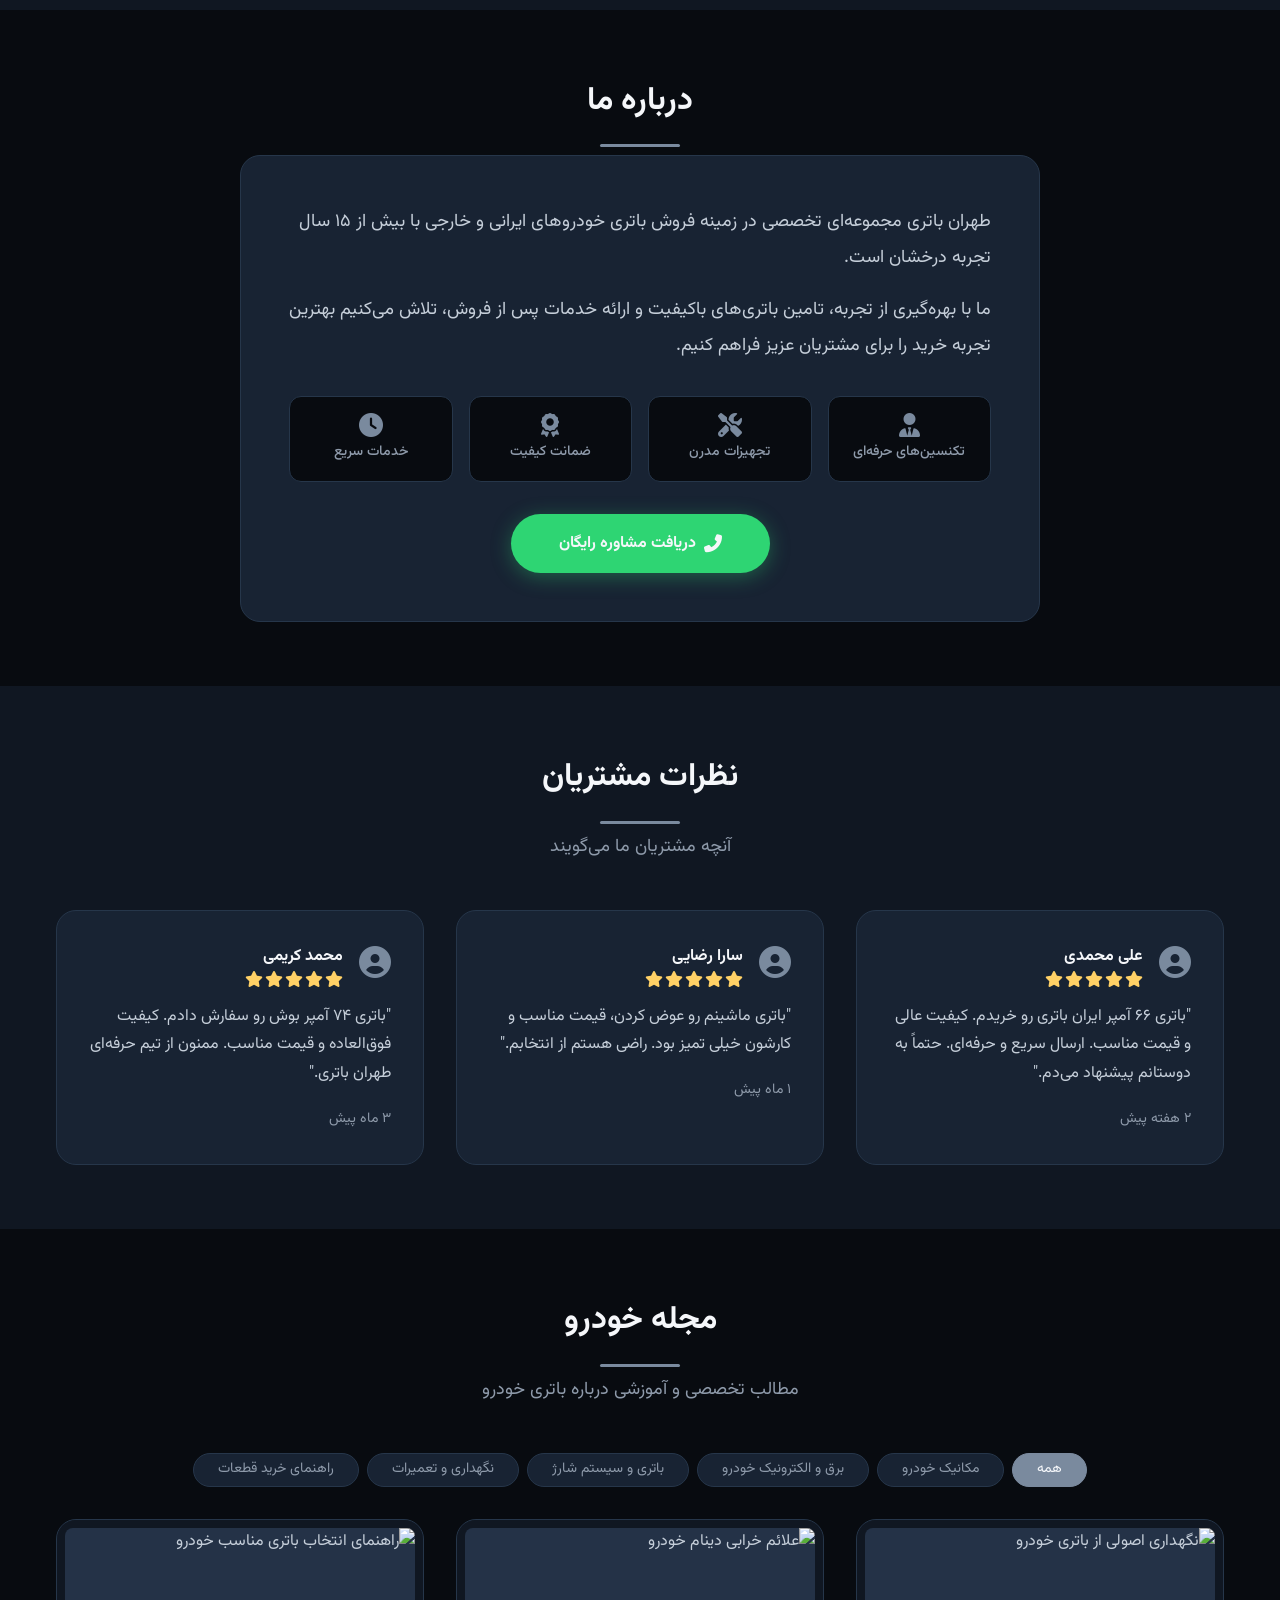
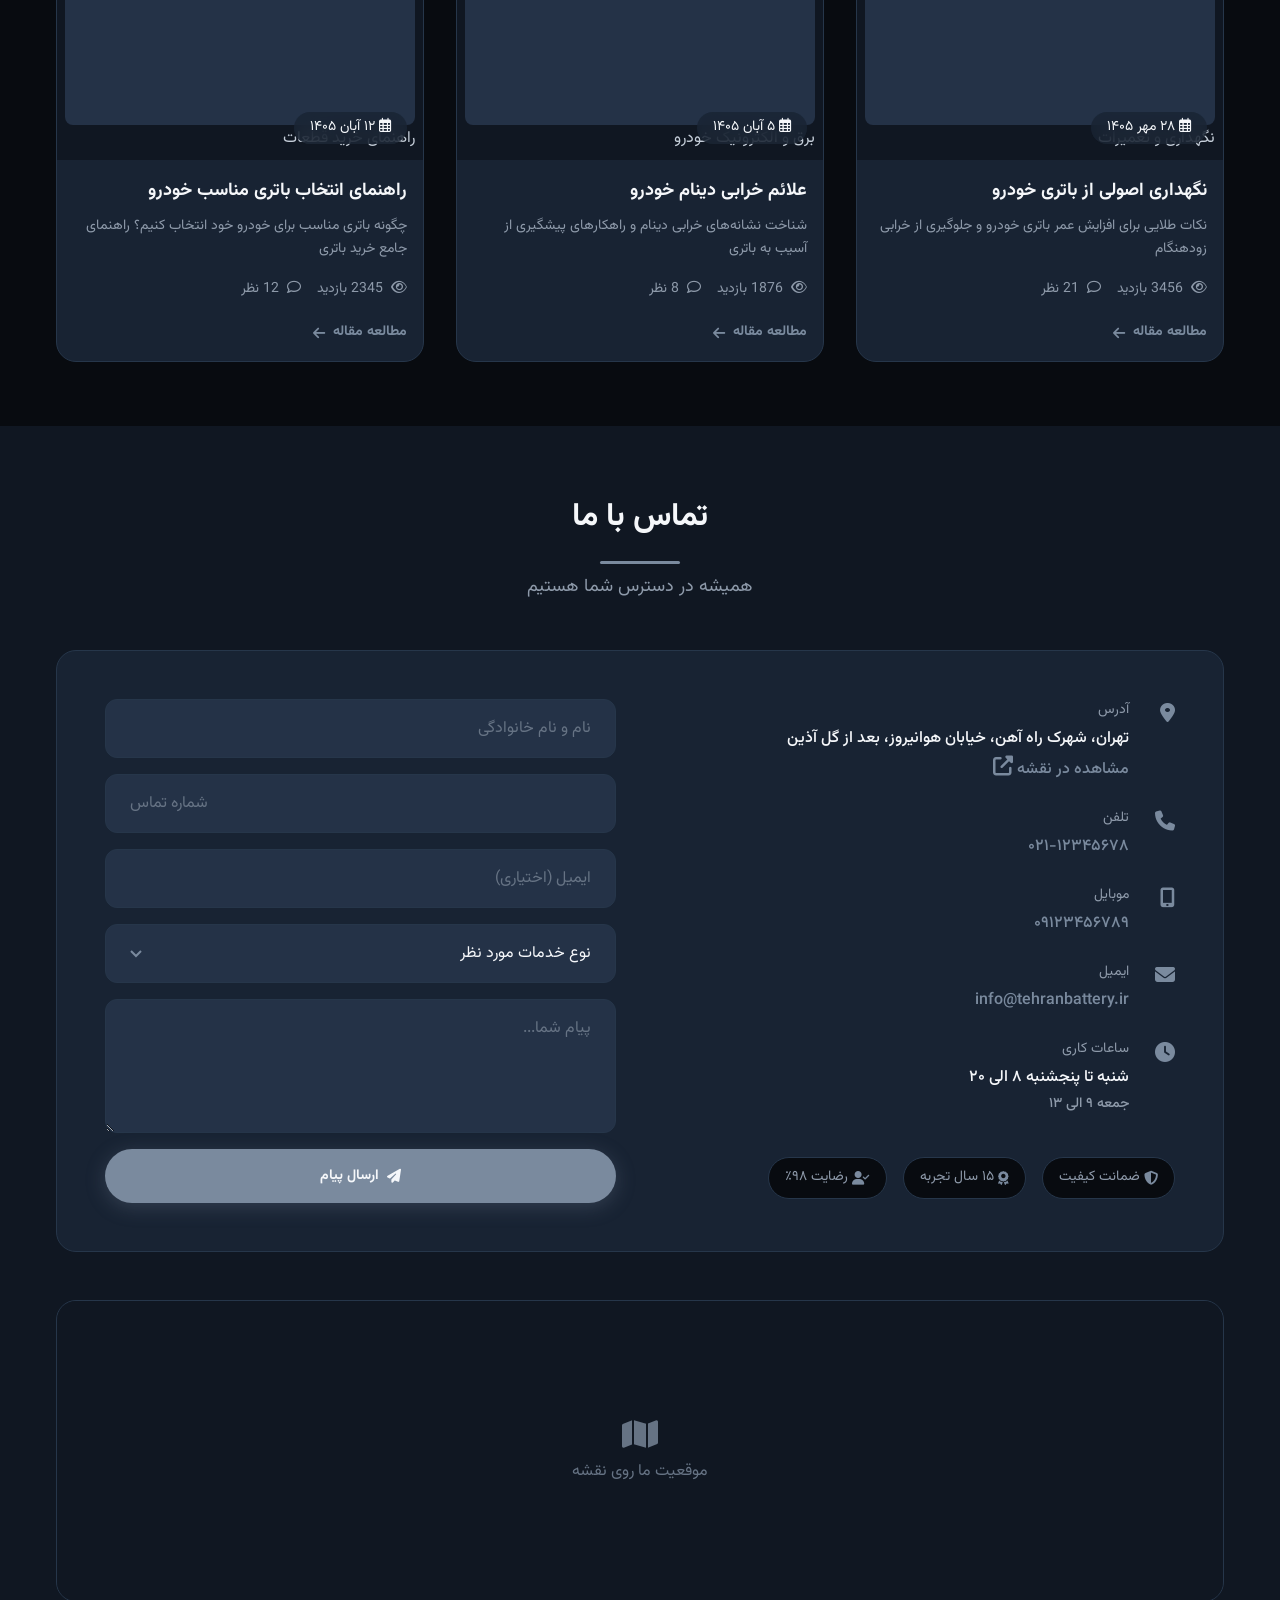
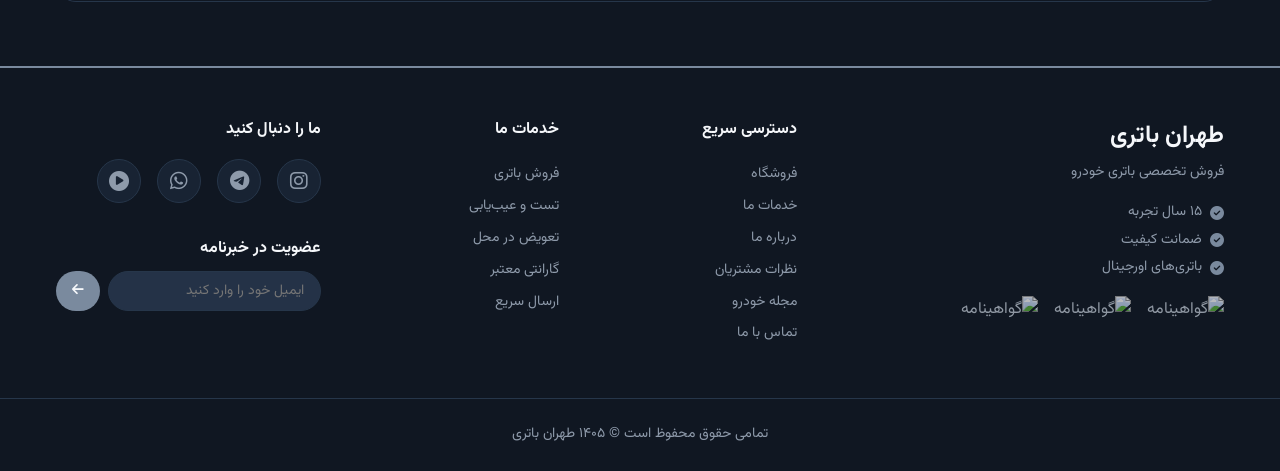
==== commit 3f0506b4: "Update index.html" ====
--- a/index.html
+++ b/index.html
@@ -513,71 +513,29 @@
         </section>
 
         <!-- ===== BLOG ===== -->
-        <section id="blog" class="section">
-            <div class="container">
-                <h2 class="section-title">مجله خودرو</h2>
-                <p class="section-subtitle">مطالب تخصصی و آموزشی درباره باتری خودرو</p>
-                
-                <div class="blog-categories">
-                    <span class="category-tag active">همه</span>
-                    <span class="category-tag">آموزش باتری</span>
-                    <span class="category-tag">نگهداری باتری</span>
-                    <span class="category-tag">مشکلات رایج</span>
-                    <span class="category-tag">راهنمای خرید</span>
-                </div>
-                
-                <div class="blog-grid">
-                    <article class="blog-card">
-                        <div class="blog-image">
-                            <img src="assets/images/blog3.jpg" alt="نگهداری از باتری خودرو" data-fallback="باتری">
-                            <span class="blog-category">نگهداری باتری</span>
-                            <span class="blog-date"><i class="far fa-calendar-alt"></i> ۲۸ مهر ۱۴۰۵</span>
-                        </div>
-                        <div class="blog-content">
-                            <h3>نگهداری اصولی از باتری خودرو</h3>
-                            <p>نکات طلایی برای افزایش عمر باتری خودرو</p>
-                            <div class="blog-meta">
-                                <span><i class="far fa-eye"></i> ۳,۴۵۶ بازدید</span>
-                                <span><i class="far fa-comment"></i> ۲۱ نظر</span>
-                            </div>
-                            <a href="#" class="blog-link">مطالعه مقاله <i class="fas fa-arrow-left"></i></a>
-                        </div>
-                    </article>
-                    <article class="blog-card">
-                        <div class="blog-image">
-                            <img src="assets/images/blog2.jpg" alt="علائم خرابی دینام خودرو" data-fallback="دینام">
-                            <span class="blog-category">مشکلات رایج</span>
-                            <span class="blog-date"><i class="far fa-calendar-alt"></i> ۵ آبان ۱۴۰۵</span>
-                        </div>
-                        <div class="blog-content">
-                            <h3>علائم خرابی دینام خودرو</h3>
-                            <p>شناخت نشانه‌های خرابی دینام و راهکارهای پیشگیری</p>
-                            <div class="blog-meta">
-                                <span><i class="far fa-eye"></i> ۱,۸۷۶ بازدید</span>
-                                <span><i class="far fa-comment"></i> ۸ نظر</span>
-                            </div>
-                            <a href="#" class="blog-link">مطالعه مقاله <i class="fas fa-arrow-left"></i></a>
-                        </div>
-                    </article>
-                    <article class="blog-card">
-                        <div class="blog-image">
-                            <img src="assets/images/blog1.jpg" alt="راهنمای انتخاب باتری مناسب" data-fallback="راهنما">
-                            <span class="blog-category">راهنمای خرید</span>
-                            <span class="blog-date"><i class="far fa-calendar-alt"></i> ۱۲ آبان ۱۴۰۵</span>
-                        </div>
-                        <div class="blog-content">
-                            <h3>راهنمای انتخاب باتری مناسب خودرو</h3>
-                            <p>چگونه باتری مناسب برای خودرو خود انتخاب کنیم؟</p>
-                            <div class="blog-meta">
-                                <span><i class="far fa-eye"></i> ۲,۳۴۵ بازدید</span>
-                                <span><i class="far fa-comment"></i> ۱۲ نظر</span>
-                            </div>
-                            <a href="#" class="blog-link">مطالعه مقاله <i class="fas fa-arrow-left"></i></a>
-                        </div>
-                    </article>
-                </div>
-            </div>
-        </section>
+<section id="blog" class="section">
+    <div class="container">
+        <h2 class="section-title">مجله خودرو</h2>
+        <p class="section-subtitle">مطالب تخصصی و آموزشی درباره باتری خودرو</p>
+        
+        <div class="blog-categories">
+            <span class="category-tag active">همه</span>
+            <span class="category-tag">مکانیک خودرو</span>
+            <span class="category-tag">برق و الکترونیک خودرو</span>
+            <span class="category-tag">باتری و سیستم شارژ</span>
+            <span class="category-tag">نگهداری و تعمیرات</span>
+            <span class="category-tag">راهنمای خرید قطعات</span>
+        </div>
+        
+        <div class="blog-grid" id="blogGrid">
+            <!-- مقالات توسط JavaScript بارگذاری می‌شوند -->
+            <div style="grid-column: 1/-1; text-align: center; padding: 40px 20px; color: var(--text-muted);">
+                <i class="fas fa-spinner fa-spin" style="font-size: 32px;"></i>
+                <p style="margin-top: 12px;">در حال بارگذاری مقالات...</p>
+            </div>
+        </div>
+    </div>
+</section>
 
         <!-- ===== CONTACT ===== -->
 <section id="contact" class="section alt-bg">
